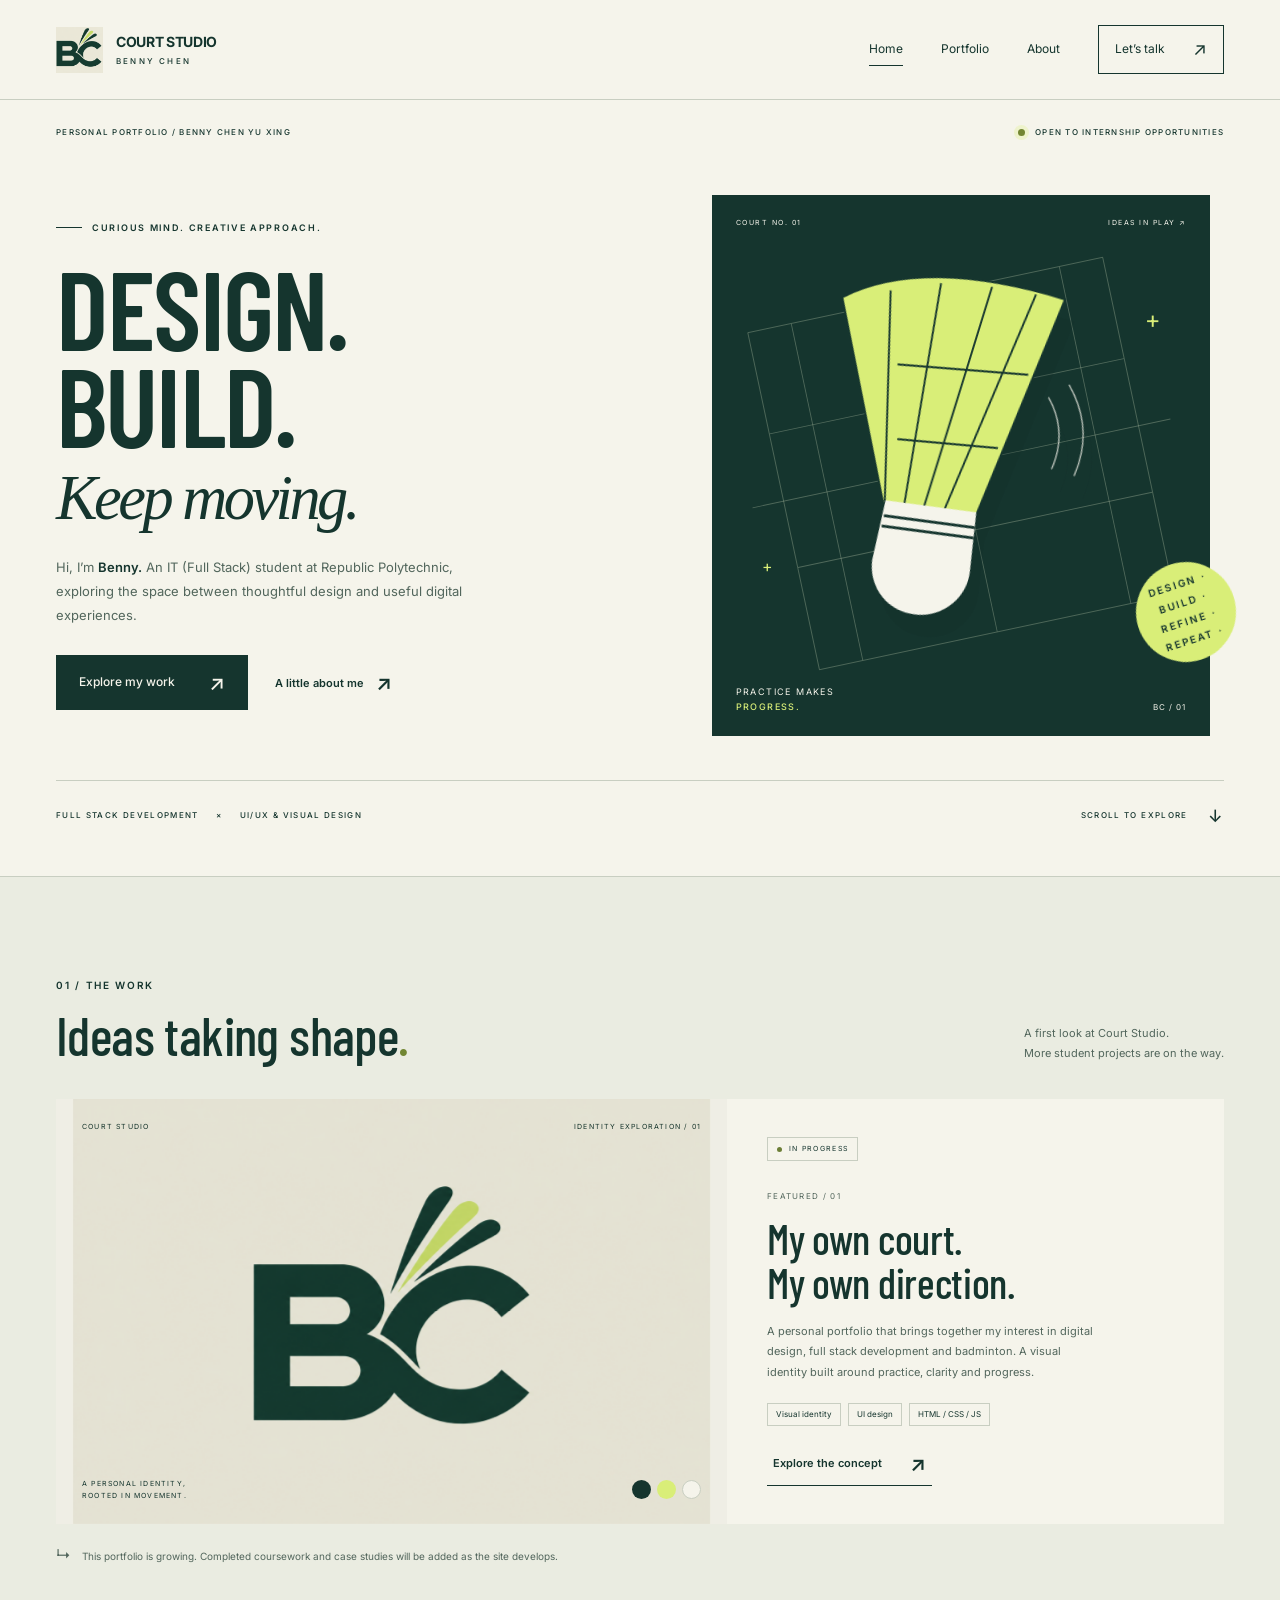
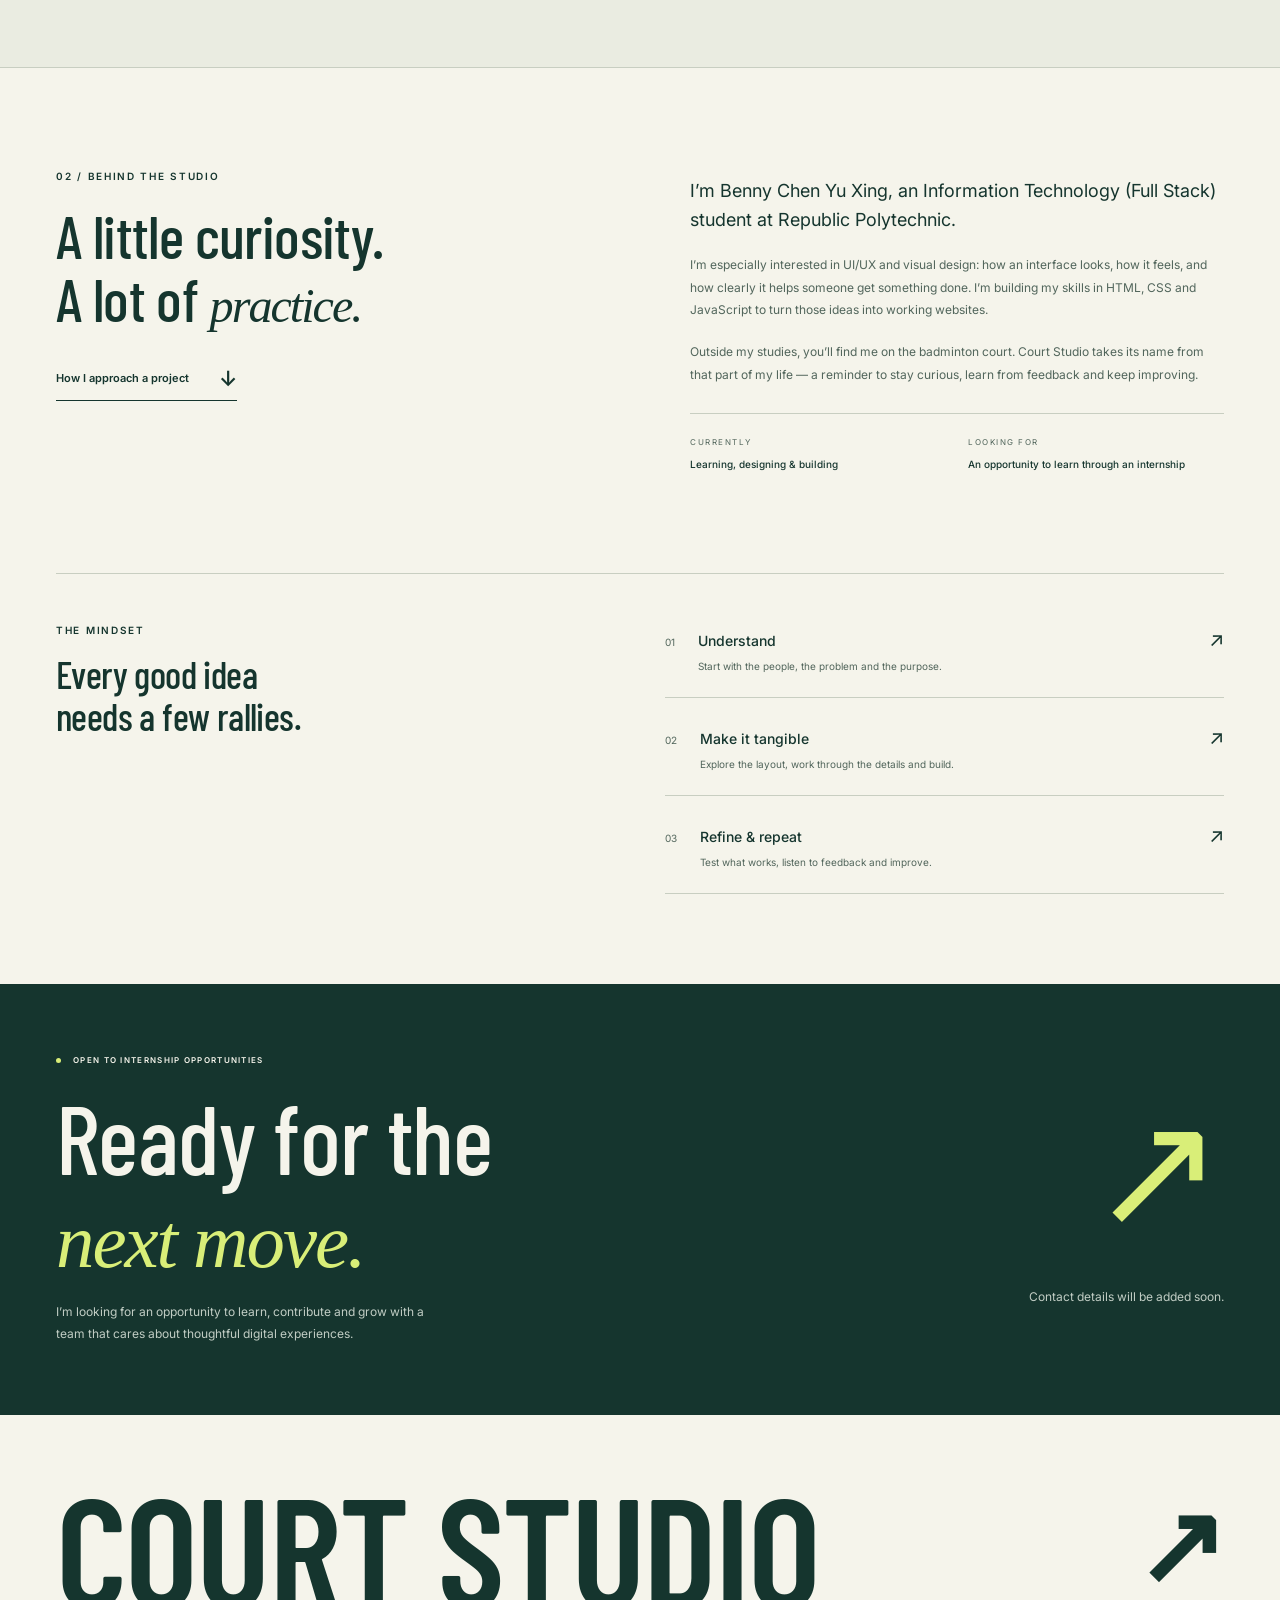
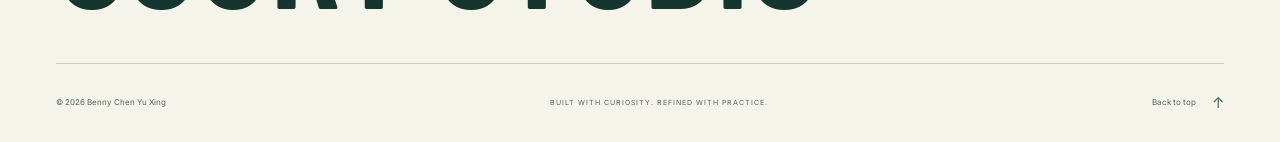
==== index.html @ bcc705fa "Add files via upload" ====
<!DOCTYPE html>
<html lang="en">
<head>
  <meta charset="UTF-8">
  <meta name="viewport" content="width=device-width, initial-scale=1">
  <meta name="theme-color" content="#15352e">
  <meta name="description" content="Meet Benny Chen Yu Xing, an Information Technology (Full Stack) student at Republic Polytechnic with an interest in UI/UX and visual design. Welcome to Court Studio.">
  <title>Benny Chen | Court Studio</title>
  <link rel="icon" href="favicon.svg" type="image/svg+xml">
  <link rel="preconnect" href="https://fonts.googleapis.com">
  <link rel="preconnect" href="https://fonts.gstatic.com" crossorigin>
  <link href="https://fonts.googleapis.com/css2?family=Barlow+Condensed:wght@500;600;700&family=Inter:wght@400;500;600;700&display=swap" rel="stylesheet">
  <link rel="stylesheet" href="styles.css">
  <script src="main.js" defer></script>
</head>
<body>
  <a class="skip-link" href="#main">Skip to content</a>

  <header class="site-header">
    <div class="container header-inner">
      <a class="brand" href="#home" aria-label="Court Studio, home">
        <span class="logo-crop"><img src="benny-chen-logo.png" alt="" width="1536" height="1024"></span>
        <span class="brand-name">COURT STUDIO<span>BENNY CHEN</span></span>
      </a>
      <button class="menu-toggle" type="button" aria-expanded="false" aria-controls="primary-nav">
        <span class="menu-label">Menu</span><span class="menu-icon" aria-hidden="true"></span>
      </button>
      <nav class="primary-nav" id="primary-nav" aria-label="Main navigation">
        <a href="#home" aria-current="location">Home</a>
        <a href="#work">Portfolio</a>
        <a href="#about">About</a>
        <a class="nav-contact" href="#contact">Let’s talk <span aria-hidden="true">↗</span></a>
      </nav>
    </div>
  </header>

  <main id="main">
    <section class="hero container" id="home" aria-labelledby="hero-title">
      <div class="hero-topline"><p>PERSONAL PORTFOLIO / BENNY CHEN YU XING</p><p><span class="status-dot" aria-hidden="true"></span> OPEN TO INTERNSHIP OPPORTUNITIES</p></div>
      <div class="hero-grid">
        <div class="hero-copy">
          <p class="eyebrow"><span class="small-rule"></span> CURIOUS MIND. CREATIVE APPROACH.</p>
          <h1 id="hero-title">DESIGN.<br>BUILD.<br><span>Keep moving.</span></h1>
          <p class="hero-description">Hi, I’m <strong>Benny.</strong> An IT (Full Stack) student at Republic Polytechnic, exploring the space between thoughtful design and useful digital experiences.</p>
          <div class="hero-actions">
            <a class="button button-dark" href="#work">Explore my work <span aria-hidden="true">↗</span></a>
            <a class="text-link" href="#about">A little about me <span aria-hidden="true">↗</span></a>
          </div>
        </div>

        <div class="hero-art" role="img" aria-label="An abstract shuttlecock above a badminton court, representing ideas and continuous practice">
          <div class="art-label"><span>COURT NO. 01</span><span>IDEAS IN PLAY ↗</span></div>
          <div class="court-lines" aria-hidden="true"><span class="court-center"></span><span class="court-service top"></span><span class="court-service bottom"></span><span class="court-net"></span></div>
          <svg class="shuttle" viewBox="0 0 360 420" fill="none" aria-hidden="true">
            <path d="M143 292 34 89Q104 22 261 22L236 286Z" fill="#D9EE78"/>
            <path d="M143 292 34 89Q104 22 261 22L236 286Z" stroke="#15352E" stroke-width="2"/>
            <path d="m143 292-62-225m82 226L130 44m52 246 1-258m19 257 28-263m-96 190 105-22m-128-54 136-30" stroke="#15352E" stroke-width="2"/>
            <path d="m141 282 96-16 12 63c5 29-16 56-44 60-28 5-54-14-59-42Z" fill="#F5F4EB"/>
            <path d="m144 298 96-16m-95 27 97-16" stroke="#15352E" stroke-width="3"/>
            <path d="M275 127q30 29 25 71M292 108q39 37 33 90" stroke="#F5F4EB" stroke-width="1.5" stroke-linecap="round" opacity=".7"/>
          </svg>
          <span class="art-cross cross-one" aria-hidden="true">+</span><span class="art-cross cross-two" aria-hidden="true">+</span>
          <div class="art-caption"><span>PRACTICE MAKES<br><strong>PROGRESS.</strong></span><span class="art-index">BC / 01</span></div>
          <span class="orbit-label" aria-hidden="true">DESIGN · BUILD · REFINE · REPEAT ·</span>
        </div>
      </div>
      <div class="hero-bottom"><p>FULL STACK DEVELOPMENT <span>×</span> UI/UX & VISUAL DESIGN</p><a href="#work">SCROLL TO EXPLORE <span aria-hidden="true">↓</span></a></div>
    </section>

    <section class="work-section section-pad" id="work" aria-labelledby="work-title">
      <div class="container">
        <div class="section-heading"><div><p class="eyebrow">01 / THE WORK</p><h2 id="work-title">Ideas taking shape<span class="accent-period">.</span></h2></div><p class="section-intro">A first look at Court Studio.<br>More student projects are on the way.</p></div>
        <article class="featured-project">
          <div class="project-visual">
            <div class="project-visual-top"><span>COURT STUDIO</span><span>IDENTITY EXPLORATION / 01</span></div>
            <img class="project-logo" src="benny-chen-logo.png" alt="Court Studio identity: a BC monogram with three shuttlecock-inspired feather strokes" width="1536" height="1024" loading="lazy">
            <div class="project-visual-bottom"><span>A PERSONAL IDENTITY,<br>ROOTED IN MOVEMENT.</span><span class="colour-swatches" aria-label="Forest green, lime and ivory palette"><i></i><i></i><i></i></span></div>
          </div>
          <div class="project-copy"><span class="project-status"><span aria-hidden="true"></span> IN PROGRESS</span><p class="project-number">FEATURED / 01</p><h3>My own court.<br>My own direction.</h3><p>A personal portfolio that brings together my interest in digital design, full stack development and badminton. A visual identity built around practice, clarity and progress.</p><ul class="tags" aria-label="Project areas"><li>Visual identity</li><li>UI design</li><li>HTML / CSS / JS</li></ul><button class="text-link project-button" type="button" data-open-project>Explore the concept <span aria-hidden="true">↗</span></button></div>
        </article>
        <p class="work-note"><span aria-hidden="true">↳</span> This portfolio is growing. Completed coursework and case studies will be added as the site develops.</p>
      </div>
    </section>

    <section class="about-section section-pad container" id="about" aria-labelledby="about-title">
      <div class="about-heading"><p class="eyebrow">02 / BEHIND THE STUDIO</p><h2 id="about-title">A little curiosity.<br>A lot of <em>practice.</em></h2><a class="text-link" href="#approach">How I approach a project <span aria-hidden="true">↓</span></a></div>
      <div class="about-copy"><p class="lead">I’m Benny Chen Yu Xing, an Information Technology (Full Stack) student at Republic Polytechnic.</p><p>I’m especially interested in UI/UX and visual design: how an interface looks, how it feels, and how clearly it helps someone get something done. I’m building my skills in HTML, CSS and JavaScript to turn those ideas into working websites.</p><p>Outside my studies, you’ll find me on the badminton court. Court Studio takes its name from that part of my life — a reminder to stay curious, learn from feedback and keep improving.</p><div class="about-details"><div><span>CURRENTLY</span><strong>Learning, designing & building</strong></div><div><span>LOOKING FOR</span><strong>An opportunity to learn through an internship</strong></div></div></div>
    </section>

    <section class="approach-section container" id="approach" aria-labelledby="approach-title">
      <div class="approach-heading"><p class="eyebrow">THE MINDSET</p><h2 id="approach-title">Every good idea<br>needs a few rallies.</h2></div>
      <ol class="approach-steps"><li><span class="step-number">01</span><div><h3>Understand</h3><p>Start with the people, the problem and the purpose.</p></div><span aria-hidden="true">↗</span></li><li><span class="step-number">02</span><div><h3>Make it tangible</h3><p>Explore the layout, work through the details and build.</p></div><span aria-hidden="true">↗</span></li><li><span class="step-number">03</span><div><h3>Refine & repeat</h3><p>Test what works, listen to feedback and improve.</p></div><span aria-hidden="true">↗</span></li></ol>
    </section>

    <section class="contact-section" id="contact" aria-labelledby="contact-title"><div class="container contact-inner"><div><p class="eyebrow"><span class="status-dot" aria-hidden="true"></span> OPEN TO INTERNSHIP OPPORTUNITIES</p><h2 id="contact-title">Ready for the<br><em>next move.</em></h2><p>I’m looking for an opportunity to learn, contribute and grow with a team that cares about thoughtful digital experiences.</p></div><div class="contact-action"><span class="contact-arrow" aria-hidden="true">↗</span><p class="contact-pending">Contact details will be added soon.</p></div></div></section>
  </main>

  <footer class="site-footer container"><a class="footer-wordmark" href="#home" aria-label="Court Studio, back to top">COURT STUDIO<span aria-hidden="true">↗</span></a><div class="footer-bottom"><p>© <span data-year>2026</span> Benny Chen Yu Xing</p><p>BUILT WITH CURIOSITY. REFINED WITH PRACTICE.</p><a href="#home">Back to top <span aria-hidden="true">↑</span></a></div></footer>

  <dialog class="project-dialog" aria-labelledby="dialog-title"><div class="dialog-content"><button class="dialog-close" type="button" data-close-project aria-label="Close project concept">Close <span aria-hidden="true">×</span></button><p class="eyebrow">COURT STUDIO / CONCEPT IN PROGRESS</p><h2 id="dialog-title">A personal identity.<br>A clear purpose.</h2><p class="lead">An internship portfolio that connects my technical studies with my interest in UI/UX and visual design.</p><div class="concept-details"><div><h3>The idea</h3><p>“Court” comes from my interest in badminton. “Studio” represents a space to explore ideas, make things and keep improving.</p></div><div><h3>The visual direction</h3><p>Forest green, ivory and a lime accent. Court lines create structure, while a BC monogram gives the portfolio a personal signature.</p></div><div><h3>The build</h3><p>This first home page is built with HTML, CSS and JavaScript. Project case studies and the remaining portfolio pages are the next stage.</p></div></div><p class="dialog-note">Current stage: home page and visual identity. Coursework examples will be added separately.</p></div></dialog>
</body>
</html>
---- styles.css ----
/* Court Studio: shared colours and type. Change these first to adjust the look. */
:root {
  --ivory: #f5f4eb;
  --pine: #15352e;
  --lime: #d9ee78;
  --muted: #52665c;
  --line: #c8cec1;
  --pale: #e4e8d7;
  --body-font: 'Inter', Arial, sans-serif;
  --heading-font: 'Barlow Condensed', 'Arial Narrow', Impact, sans-serif;
}

* { box-sizing: border-box; }
html { scroll-behavior: smooth; scroll-padding-top: 100px; }
body { margin: 0; color: var(--pine); background: var(--ivory); font-family: var(--body-font); font-size: 15px; line-height: 1.7; -webkit-font-smoothing: antialiased; }
::selection { background: var(--lime); color: var(--pine); }
button, a { -webkit-tap-highlight-color: transparent; }
button { font: inherit; color: inherit; cursor: pointer; }
a { color: inherit; text-decoration: none; }
button, a { touch-action: manipulation; }
button:focus-visible, a:focus-visible { outline: 3px solid #6f8326; outline-offset: 6px; }
img, svg { display: block; max-width: 100%; }
p, h1, h2, h3 { margin: 0; }
button { border-radius: 0; }
[hidden] { display: none !important; }
.container { width: min(1280px, calc(100% - 112px)); margin-inline: auto; }
.section-pad { padding-block: 100px; }
.skip-link { position: fixed; z-index: 20; top: 10px; left: 10px; width: 1px; height: 1px; overflow: hidden; clip-path: inset(50%); white-space: nowrap; background: var(--pine); color: var(--ivory); }
.skip-link:focus { width: auto; height: auto; padding: 10px 18px; clip-path: none; }
.eyebrow { font-size: 10px; font-weight: 600; letter-spacing: 1.7px; line-height: 1.6; }
.status-dot { width: 7px; height: 7px; display: inline-block; flex-shrink: 0; border-radius: 50%; background: #738632; box-shadow: 0 0 0 4px #d9ee7845; }
.text-link { display: inline-flex; align-items: center; gap: 26px; min-height: 44px; padding-block: 8px; border: 0; border-bottom: 1px solid var(--pine); background: transparent; font-size: 12px; font-weight: 600; line-height: 1.5; }
.text-link span, .button span { font-size: 21px; line-height: 1; transition: transform .2s; }
.text-link:hover span, .button:hover span { transform: translate(3px, -3px); }
.button { min-height: 52px; display: inline-flex; align-items: center; justify-content: space-between; gap: 34px; padding: 16px 22px; font-size: 12px; font-weight: 500; line-height: 1.4; transition: background .2s, color .2s; }
.button-dark { color: var(--ivory); background: var(--pine); border: 1px solid var(--pine); }
.button-dark:hover { color: var(--pine); background: var(--lime); }

/* Header: the original logo is framed with CSS to remove the excess canvas. */
.site-header { background: var(--ivory); border-bottom: 1px solid var(--line); position: relative; z-index: 10; }
.header-inner { min-height: 99px; display: flex; justify-content: space-between; align-items: center; gap: 24px; }
.brand { display: inline-flex; align-items: center; gap: 13px; }
.logo-crop { display: block; position: relative; width: 47px; height: 46px; overflow: hidden; mix-blend-mode: multiply; }
.logo-crop img { width: 104px; max-width: none; height: auto; position: absolute; left: -29px; top: -13px; }
.brand-name { display: block; font-size: 14px; font-weight: 700; line-height: 1.3; letter-spacing: -.35px; }
.brand-name > span { display: block; font-size: 8px; font-weight: 500; letter-spacing: 2.2px; margin-top: 5px; }
.primary-nav { display: flex; align-items: center; gap: 38px; font-size: 12px; }
.primary-nav a { min-height: 44px; display: inline-flex; align-items: center; position: relative; }
.primary-nav a:not(.nav-contact)::after { content: ''; position: absolute; left: 0; bottom: 6px; width: 100%; height: 1px; background: var(--pine); transform: scaleX(0); transform-origin: left; transition: transform .2s; }
.primary-nav a:hover::after, .primary-nav a[aria-current]::after { transform: scaleX(1); }
.primary-nav .nav-contact { gap: 28px; border: 1px solid var(--pine); padding: 8px 16px; }
.nav-contact:hover { background: var(--lime); }
.nav-contact span { font-size: 18px; }
.menu-toggle { display: none; }

/* Home: editorial type paired with a court illustration drawn in SVG/CSS. */
.hero { padding-top: 26px; }
.hero-topline { display: flex; justify-content: space-between; gap: 20px; font-size: 8px; font-weight: 500; letter-spacing: 1.25px; }
.hero-topline p:last-child { display: flex; align-items: center; gap: 10px; }
.hero-grid { display: grid; grid-template-columns: 1.13fr 1fr; gap: clamp(35px, 6vw, 88px); padding-block: 55px 44px; align-items: center; }
.hero-copy .eyebrow { display: flex; align-items: center; gap: 10px; font-size: 9px; }
.small-rule { width: 26px; height: 1px; background: var(--pine); }
h1 { font-family: var(--heading-font); font-size: clamp(80px, 8.7vw, 126px); font-weight: 600; line-height: .87; letter-spacing: -1.8px; margin: 24px 0 25px; }
h1 > span { display: block; margin-top: 12px; font-family: Georgia, 'Times New Roman', serif; font-size: .56em; font-style: italic; font-weight: 400; line-height: 1.05; letter-spacing: -3.5px; white-space: nowrap; }
.hero-description { max-width: 410px; color: var(--muted); font-size: 13px; line-height: 1.85; }
.hero-description strong { color: var(--pine); font-weight: 600; }
.hero-actions { display: flex; align-items: center; gap: 27px; margin-top: 28px; }
.hero-actions .text-link { font-size: 11px; border: 0; gap: 12px; }
.hero-art { aspect-ratio: .92; background: var(--pine); color: var(--ivory); position: relative; isolation: isolate; min-width: 0; margin-right: 14px; }
.art-label { position: absolute; inset: 22px 24px auto; display: flex; justify-content: space-between; gap: 10px; font-size: 7px; letter-spacing: 1.5px; }
.court-lines { position: absolute; inset: 70px 40px 75px; border: 1px solid #b7c6a85c; transform: rotate(-12deg) scale(.87); }
.court-lines::before, .court-lines::after { content: ''; position: absolute; top: 0; bottom: 0; border-left: 1px solid #b7c6a85c; }
.court-lines::before { left: 12%; }.court-lines::after { right: 12%; }
.court-center { position: absolute; left: 50%; top: 0; bottom: 0; border-left: 1px solid #b7c6a85c; }
.court-service { position: absolute; left: 0; right: 0; border-top: 1px solid #b7c6a85c; }.court-service.top { top: 30%; }.court-service.bottom { bottom: 30%; }
.court-net { position: absolute; left: -9%; right: -9%; top: 50%; border-top: 1px solid #b7c6a85c; }
.shuttle { width: 68%; height: 81%; position: absolute; top: 6%; left: 12%; transform: rotate(17deg); filter: drop-shadow(15px 19px 0 #0d292338); animation: shuttle-entry .9s ease both; }
.art-cross { position: absolute; font-size: 24px; font-weight: 400; line-height: 1; color: var(--lime); }.cross-one { top: 21%; right: 10%; }.cross-two { bottom: 30%; left: 10%; font-size: 16px; }
.art-caption { position: absolute; inset: auto 24px 22px; display: flex; align-items: end; justify-content: space-between; font-size: 9px; line-height: 1.6; letter-spacing: 1.4px; }.art-caption strong { font-weight: 500; color: var(--lime); }.art-index { font-size: 8px; letter-spacing: 1px; }
.orbit-label { position: absolute; bottom: 74px; right: -26px; width: 100px; height: 100px; padding: 22px 16px; display: flex; align-items: center; text-align: center; border-radius: 50%; background: var(--lime); color: var(--pine); font-size: 10px; font-weight: 600; line-height: 1.9; letter-spacing: 2px; transform: rotate(-18deg); }
.hero-bottom { display: flex; justify-content: space-between; align-items: center; gap: 24px; border-top: 1px solid var(--line); padding-block: 20px; font-size: 8px; font-weight: 500; letter-spacing: 1.35px; }.hero-bottom p span { padding-inline: 14px; }.hero-bottom a { display: inline-flex; align-items: center; gap: 20px; min-height: 30px; }.hero-bottom a span { font-size: 17px; }
@keyframes shuttle-entry { from { opacity: 0; transform: translate(15px, 20px) rotate(23deg); } to { opacity: 1; transform: translate(0, 0) rotate(17deg); } }

/* Current work: a real concept in progress rather than invented case studies. */
.work-section { margin-top: 25px; background: #eaece1; border-block: 1px solid var(--line); }
.section-heading { display: flex; justify-content: space-between; align-items: end; gap: 30px; margin-bottom: 35px; }
h2 { font-family: var(--heading-font); font-size: clamp(40px, 4.2vw, 60px); font-weight: 500; line-height: 1.05; letter-spacing: -.6px; }.section-heading h2 { margin-top: 14px; }.accent-period { color: #718632; }
.section-intro { max-width: 300px; color: var(--muted); font-size: 11px; line-height: 1.8; }
.featured-project { display: grid; grid-template-columns: 1.35fr 1fr; background: var(--ivory); }
.project-visual { position: relative; min-height: 392px; background: #efeee5; overflow: hidden; display: flex; align-items: center; justify-content: center; }
.project-logo { width: 95%; height: auto; mix-blend-mode: multiply; }
.project-visual-top, .project-visual-bottom { position: absolute; left: 26px; right: 26px; display: flex; justify-content: space-between; align-items: center; gap: 20px; font-size: 7px; letter-spacing: 1.2px; line-height: 1.7; }.project-visual-top { top: 22px; }.project-visual-bottom { bottom: 22px; }
.colour-swatches { display: flex; gap: 6px; }.colour-swatches i { width: 19px; height: 19px; border-radius: 50%; background: var(--pine); }.colour-swatches i:nth-child(2) { background: var(--lime); }.colour-swatches i:nth-child(3) { background: var(--ivory); border: 1px solid var(--line); }
.project-copy { padding: 35px 40px; position: relative; }.project-status { display: inline-flex; align-items: center; gap: 7px; font-size: 7px; letter-spacing: 1.3px; border: 1px solid var(--line); padding: 5px 9px; }.project-status > span { width: 5px; height: 5px; background: #6c7e36; border-radius: 50%; }.project-number { margin-top: 29px; font-size: 8px; letter-spacing: 1.3px; color: var(--muted); }.project-copy h3 { font-family: var(--heading-font); font-weight: 500; font-size: 42px; line-height: 1.05; margin: 12px 0 17px; letter-spacing: -.3px; }.project-copy > p:not(.project-number) { color: var(--muted); font-size: 11px; line-height: 1.85; max-width: 330px; }
.tags { display: flex; flex-wrap: wrap; list-style: none; gap: 7px; padding: 0; margin: 21px 0 16px; }.tags li { padding: 4px 8px; border: 1px solid var(--line); font-size: 8px; line-height: 1.6; }.project-button { font-size: 11px; gap: 28px; }.work-note { font-size: 10px; color: var(--muted); margin-top: 18px; }.work-note > span { padding-right: 8px; font-size: 15px; }

/* Personal background and working approach. */
.about-section { display: grid; grid-template-columns: 1fr 1fr; gap: 100px; }
.about-heading h2 { margin-block: 20px 25px; font-size: clamp(42px, 4.7vw, 67px); }.about-heading em, .contact-inner em { font-family: Georgia, 'Times New Roman', serif; font-weight: 400; letter-spacing: -2px; font-size: .8em; }.about-heading .text-link { font-size: 11px; gap: 30px; }
.about-copy { padding-top: 9px; }.about-copy > p { font-size: 12px; color: var(--muted); margin-top: 19px; line-height: 1.9; }.about-copy > .lead, .lead { color: var(--pine); font-size: 18px; line-height: 1.6; margin-top: 0; }.about-details { margin-top: 26px; padding-top: 22px; border-top: 1px solid var(--line); display: grid; grid-template-columns: 1fr 1fr; gap: 22px; }.about-details span { display: block; font-size: 8px; letter-spacing: 1.5px; margin-bottom: 6px; color: var(--muted); }.about-details strong { display: block; font-size: 10px; font-weight: 500; line-height: 1.8; }
.approach-section { border-top: 1px solid var(--line); padding-block: 48px 90px; display: grid; grid-template-columns: 1fr 1.1fr; gap: 100px; }.approach-heading h2 { margin-top: 16px; font-size: 38px; line-height: 1.1; }.approach-steps { list-style: none; padding: 0; margin: 0; }.approach-steps li { display: flex; gap: 23px; align-items: baseline; padding: 22px 0; border-bottom: 1px solid var(--line); }.approach-steps li:first-child { padding-top: 0; }.step-number { font-size: 10px; color: var(--muted); }.approach-steps li > span:last-child { margin-left: auto; font-size: 20px; }.approach-steps h3 { font-size: 14px; font-weight: 500; }.approach-steps p { font-size: 10px; color: var(--muted); margin-top: 5px; }

/* Contact is ready for a real email; no fictional details or inactive button. */
.contact-section { background: var(--pine); color: var(--ivory); }.contact-inner { display: grid; grid-template-columns: 1fr .65fr; align-items: center; gap: 70px; padding-block: 70px; }.contact-inner .eyebrow { display: flex; align-items: center; gap: 12px; font-size: 8px; letter-spacing: 1.3px; }.contact-inner .status-dot { background: var(--lime); box-shadow: none; width: 5px; height: 5px; }.contact-inner h2 { margin: 25px 0 22px; font-size: clamp(65px, 7.5vw, 104px); font-weight: 500; line-height: .95; }.contact-inner em { color: var(--lime); font-size: .8em; }.contact-inner > div > p:last-child { max-width: 390px; color: #c1cdc4; font-size: 12px; line-height: 1.85; }.contact-action { justify-self: end; text-align: right; }.contact-arrow { display: block; font-family: Arial, sans-serif; font-size: 160px; font-weight: 400; line-height: 1; color: var(--lime); }.contact-pending { margin-top: 35px; color: #c1cdc4; font-size: 11px; }.button-lime { background: var(--lime); color: var(--pine); margin-top: 25px; }.button-lime:hover { background: var(--ivory); }.social-links { display: flex; justify-content: end; gap: 24px; margin-top: 18px; }.social-links a { font-size: 12px; border-bottom: 1px solid #7e9b8b; padding-block: 6px; }

/* Footer and project detail dialog. */
.site-footer { padding-top: 42px; }.footer-wordmark { display: flex; justify-content: space-between; align-items: center; gap: 20px; font-family: var(--heading-font); font-weight: 600; font-size: clamp(70px, 12.2vw, 173px); letter-spacing: -2px; line-height: 1.15; }.footer-wordmark span { font-family: Arial, sans-serif; font-size: .7em; }.footer-bottom { display: flex; align-items: center; justify-content: space-between; gap: 20px; border-top: 1px solid var(--line); margin-top: 26px; padding-block: 24px; font-size: 8px; color: var(--muted); }.footer-bottom p:nth-child(2) { letter-spacing: 1px; font-size: 7px; }.footer-bottom a { display: flex; align-items: center; gap: 16px; min-height: 30px; }.footer-bottom a span { font-size: 15px; }
.dialog-open { overflow: hidden; }.project-dialog { width: min(760px, calc(100% - 36px)); max-height: 85dvh; border: 1px solid var(--line); padding: 0; background: var(--ivory); color: var(--pine); }.project-dialog::backdrop { background: #0b241dcc; backdrop-filter: blur(4px); }.dialog-content { padding: 50px; }.dialog-close { display: flex; align-items: center; gap: 22px; margin: -20px -20px 32px auto; padding: 6px 12px; border: 1px solid var(--line); background: transparent; font-size: 11px; min-height: 44px; }.dialog-close span { font-size: 24px; }.dialog-content h2 { font-size: 52px; margin-block: 15px 22px; }.dialog-content .lead { font-size: 16px; }.concept-details { display: grid; gap: 22px; margin-top: 28px; }.concept-details h3 { font-size: 13px; margin-bottom: 6px; }.concept-details p { font-size: 12px; color: var(--muted); }.dialog-note { padding-top: 20px; margin-top: 28px; border-top: 1px solid var(--line); color: var(--muted); font-size: 10px; }

/* Tablet sizes. */
@media (min-width: 1600px) { .hero-grid { gap: 115px; } }
@media (max-width: 1100px) {
  .container { width: calc(100% - 72px); }.primary-nav { gap: 28px; }.hero-grid { gap: 35px; padding-top: 45px; }h1 { font-size: 100px; }.hero-actions { gap: 16px; }.hero-art { margin-right: 10px; }.hero-topline { font-size: 7px; letter-spacing: .9px; }.hero-copy .eyebrow { font-size: 8px; }.hero-description { font-size: 12px; }.hero-actions .button { padding-inline: 17px; gap: 24px; }.hero-actions .text-link { font-size: 10px; }.orbit-label { width: 82px; height: 82px; padding: 14px 12px; font-size: 8px; }.project-copy { padding: 30px; }.project-visual { min-height: 380px; }.about-section, .approach-section { gap: 60px; }.section-pad { padding-block: 75px; }
}
@media (min-width: 761px) and (max-width: 900px) {
  .hero-topline p:first-child { max-width: 200px; }.hero-grid { gap: 25px; }h1 { font-size: 84px; }.hero-copy .eyebrow { letter-spacing: 1px; }.hero-actions { gap: 12px; flex-wrap: wrap; margin-top: 20px; }.hero-art { aspect-ratio: .7; }.art-label { inset-inline: 18px; font-size: 6px; letter-spacing: .7px; }.art-caption { inset-inline: 18px; }.hero-bottom { font-size: 6px; }.project-copy h3 { font-size: 35px; }.project-copy { padding: 26px; }.project-visual { min-height: 410px; }.project-logo { width: 125%; max-width: none; }.project-visual-top span:last-child { display: none; }.about-section, .approach-section { gap: 35px; }.about-details { grid-template-columns: 1fr; gap: 15px; }
}

/* Mobile: navigation stays usable even if JavaScript is unavailable. */
@media (max-width: 760px) {
  html { scroll-padding-top: 28px; }.container { width: calc(100% - 40px); }.section-pad { padding-block: 58px; }.header-inner { min-height: 82px; flex-wrap: wrap; }.brand { gap: 9px; }.brand-name { font-size: 12px; }.brand-name > span { font-size: 7px; }.logo-crop { width: 39px; height: 42px; }.logo-crop img { width: 93px; left: -27px; top: -10px; }.primary-nav { width: 100%; justify-content: space-between; gap: 15px; padding-bottom: 18px; font-size: 11px; }.primary-nav .nav-contact { gap: 12px; padding-inline: 11px; }.js .menu-toggle { display: inline-flex; align-items: center; gap: 13px; min-height: 44px; padding: 5px 0 5px 12px; background: transparent; border: 0; font-size: 11px; }.menu-icon { width: 21px; height: 12px; position: relative; }.menu-icon::before, .menu-icon::after { content: ''; position: absolute; width: 21px; height: 1px; background: var(--pine); left: 0; transition: transform .2s; }.menu-icon::before { top: 2px; }.menu-icon::after { bottom: 2px; }.menu-toggle[aria-expanded="true"] .menu-icon::before { transform: translateY(3.5px) rotate(45deg); }.menu-toggle[aria-expanded="true"] .menu-icon::after { transform: translateY(-3.5px) rotate(-45deg); }.js .primary-nav { display: none; }.js .primary-nav.is-open { display: flex; }
  .hero { padding-top: 22px; }.hero-topline { font-size: 6px; line-height: 1.7; gap: 18px; letter-spacing: .7px; }.hero-topline p { max-width: 46%; }.hero-topline p:last-child { gap: 9px; }.status-dot { width: 5px; height: 5px; }.hero-grid { grid-template-columns: 1fr; gap: 38px; padding-block: 37px 28px; }.hero-copy .eyebrow { font-size: 8px; letter-spacing: 1.4px; }h1 { font-size: clamp(93px, 19vw, 140px); line-height: .85; letter-spacing: -1.5px; margin: 25px 0 25px; }h1 > span { font-size: .53em; letter-spacing: -2.4px; margin-top: 14px; }.hero-description { font-size: 12px; max-width: 410px; }.hero-actions { gap: 22px; margin-top: 24px; }.hero-actions .text-link { font-size: 10px; gap: 9px; }.hero-actions .button { padding: 15px 17px; font-size: 11px; gap: 23px; }.hero-art { aspect-ratio: 1.12; margin-right: 14px; width: calc(100% - 14px); }.shuttle { width: 58%; height: 93%; top: -5%; left: 19%; }.court-lines { inset: 55px 60px; }.art-label { font-size: 6px; }.art-caption { font-size: 8px; inset-inline: 22px; }.art-index { font-size: 7px; }.orbit-label { bottom: 45px; right: -23px; }.hero-bottom { gap: 14px; padding-block: 15px; font-size: 6px; letter-spacing: .7px; align-items: start; }.hero-bottom p { max-width: 200px; }.hero-bottom p span { padding-inline: 5px; }.hero-bottom a { gap: 7px; min-height: 28px; margin-top: -5px; flex-shrink: 0; font-size: 6px; }.hero-bottom a span { font-size: 14px; }
  .work-section { margin-top: 15px; }.section-heading { display: block; margin-bottom: 25px; }.eyebrow { font-size: 8px; letter-spacing: 1.5px; }h2 { font-size: 43px; }.section-heading h2 { margin-top: 12px; }.section-intro { margin-top: 14px; font-size: 11px; }.section-intro br { display: none; }.featured-project { grid-template-columns: 1fr; }.project-visual { min-height: 0; aspect-ratio: 1.17; }.project-logo { width: 100%; }.project-visual-top, .project-visual-bottom { inset-inline: 21px; font-size: 6px; }.project-visual-top { top: 19px; }.project-visual-bottom { bottom: 19px; }.project-copy { padding: 28px; }.project-number { margin-top: 23px; }.project-copy h3 { font-size: 39px; margin-top: 12px; }.project-copy > p:not(.project-number) { max-width: none; font-size: 12px; }.tags li { font-size: 9px; }.project-button { font-size: 11px; }.work-note { font-size: 9px; line-height: 1.8; }
  .about-section { grid-template-columns: 1fr; gap: 30px; }.about-heading h2 { font-size: 53px; margin-block: 16px; }.about-heading .text-link { font-size: 10px; }.about-copy { padding-top: 0; }.about-copy > .lead { font-size: 18px; }.about-copy > p { font-size: 12px; }.about-details { gap: 20px; margin-top: 23px; }.about-details strong { font-size: 10px; }.approach-section { padding-block: 35px 55px; grid-template-columns: 1fr; gap: 30px; }.approach-heading h2 { font-size: 36px; }.approach-steps li { gap: 18px; padding-block: 20px; }.approach-steps h3 { font-size: 14px; }.approach-steps p { font-size: 11px; }.approach-steps li > span:last-child { font-size: 18px; }
  .contact-inner { grid-template-columns: 1fr; padding-block: 50px; gap: 26px; }.contact-inner .eyebrow { font-size: 7px; letter-spacing: 1px; }.contact-inner h2 { font-size: 76px; margin-block: 23px; }.contact-inner > div > p:last-child { font-size: 12px; }.contact-action { justify-self: start; text-align: left; }.contact-arrow { display: none; }.contact-pending { margin-top: 0; font-size: 11px; }.social-links { justify-content: start; }.site-footer { padding-top: 27px; }.footer-wordmark { font-size: clamp(53px, 13.4vw, 95px); letter-spacing: -1px; gap: 12px; }.footer-bottom { flex-wrap: wrap; gap: 12px; margin-top: 22px; padding-block: 18px; font-size: 7px; }.footer-bottom p:nth-child(2) { order: 3; width: 100%; font-size: 6px; letter-spacing: .8px; }.footer-bottom a { margin-left: auto; }
  .dialog-content { padding: 30px 24px; }.dialog-close { margin: -10px -6px 25px auto; }.dialog-content h2 { font-size: 40px; }.dialog-content .lead { font-size: 14px; }.concept-details p { font-size: 11px; }
}
@media (max-width: 360px) {
  .container { width: calc(100% - 32px); }.hero-actions { gap: 15px; }.hero-actions .button { gap: 17px; padding-inline: 13px; }.hero-actions .text-link { font-size: 9px; }.hero-topline { font-size: 5.5px; }.hero-bottom p { max-width: 160px; }h1 { font-size: 88px; }.project-copy { padding: 24px; }.project-visual-top span:last-child { max-width: 100px; text-align: right; }.contact-inner h2 { font-size: 68px; }
}
@media (prefers-reduced-motion: reduce) {
  html { scroll-behavior: auto; }*, *::before, *::after { animation: none !important; transition: none !important; }
}
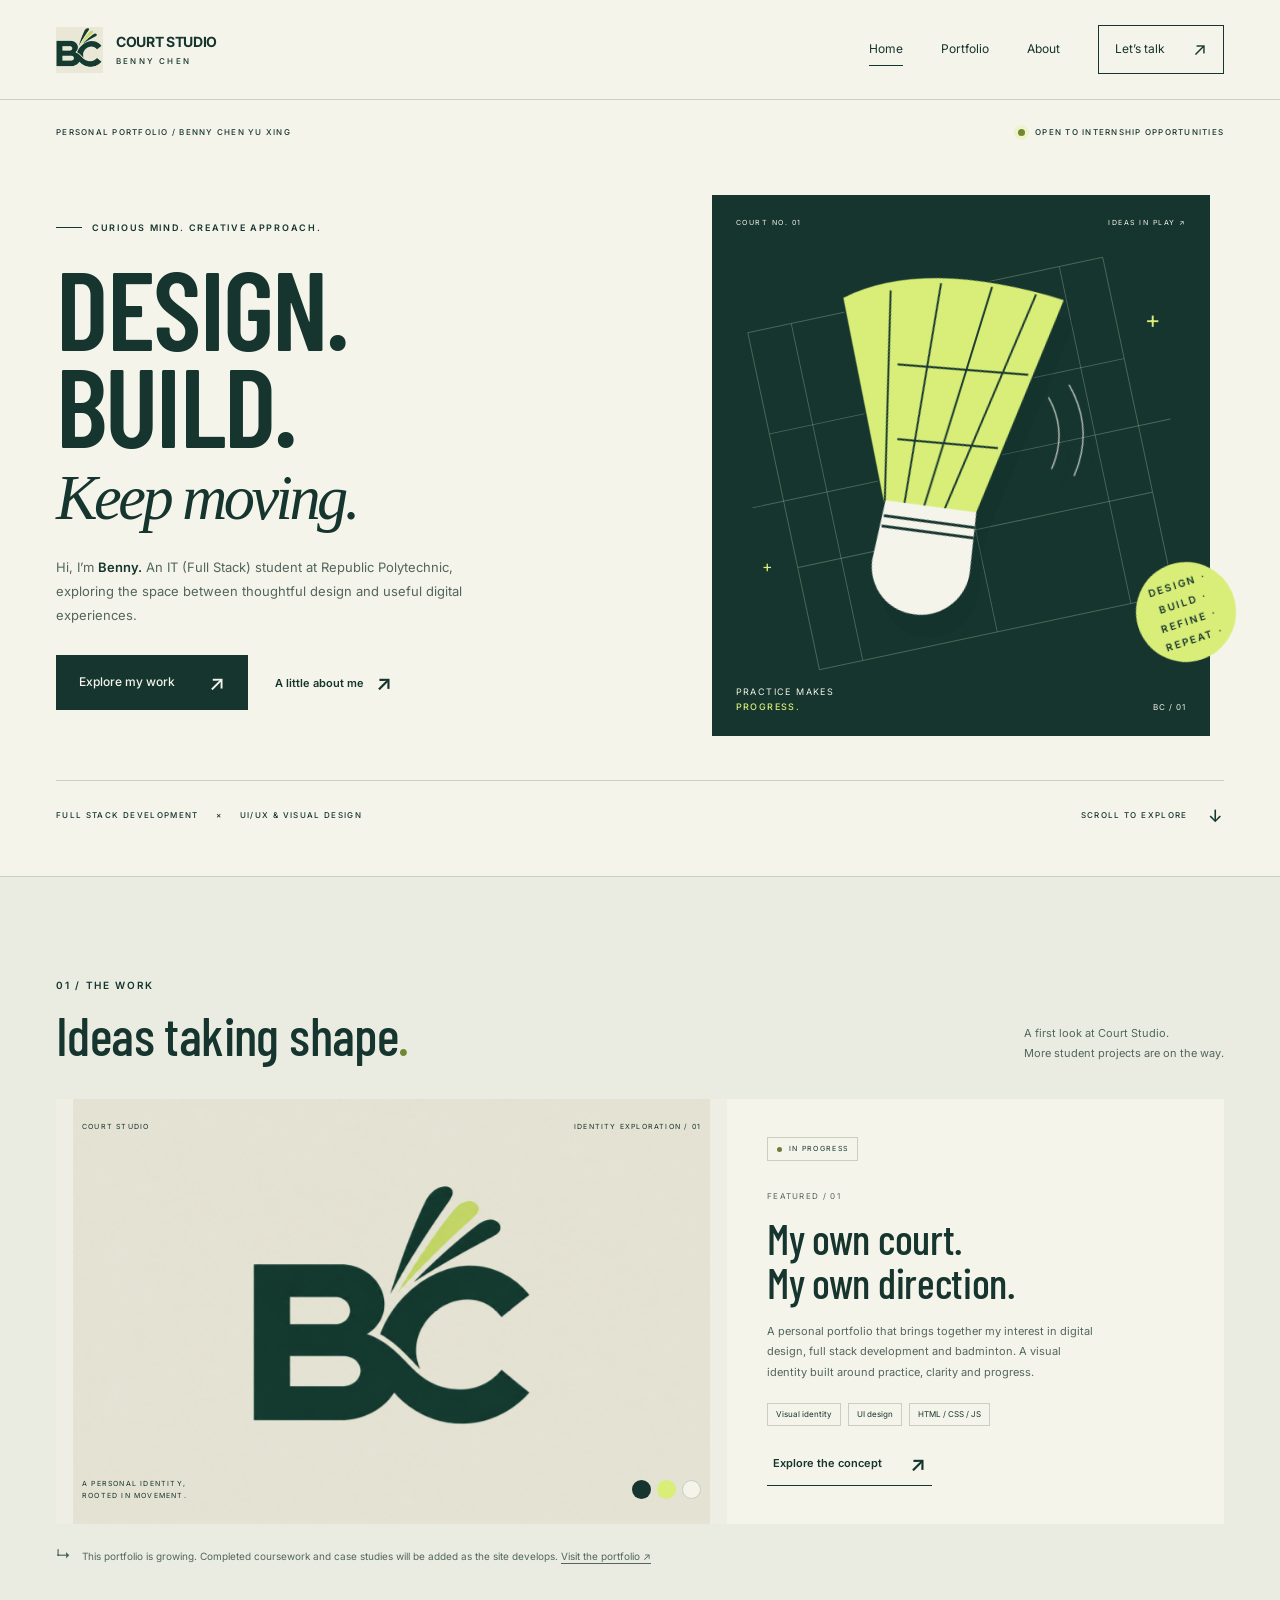
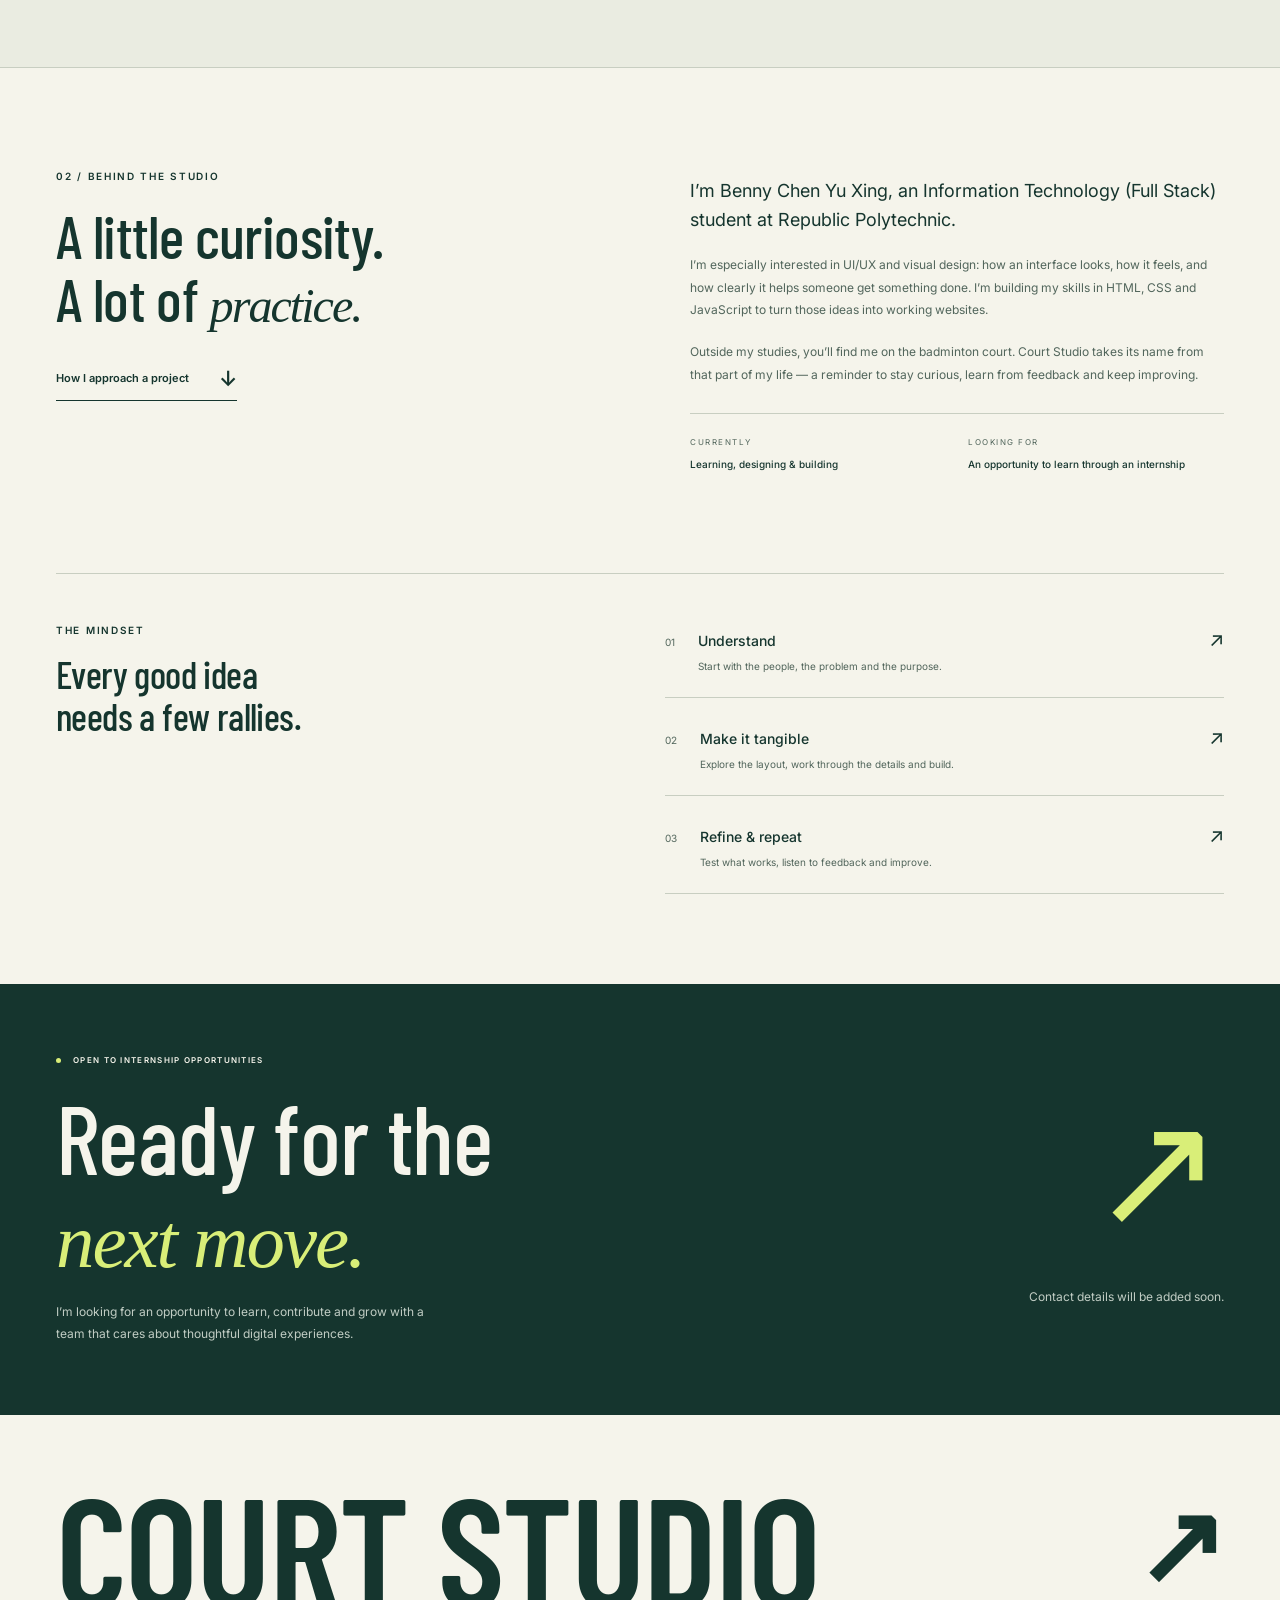
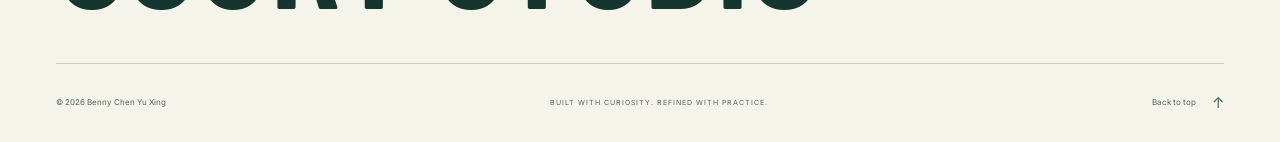
==== commit 2b730bbf: "Add files via upload" ====
--- a/index.html
+++ b/index.html
@@ -11,7 +11,7 @@
   <link rel="preconnect" href="https://fonts.gstatic.com" crossorigin>
   <link href="https://fonts.googleapis.com/css2?family=Barlow+Condensed:wght@500;600;700&family=Inter:wght@400;500;600;700&display=swap" rel="stylesheet">
   <link rel="stylesheet" href="styles.css">
-  <script src="main.js" defer></script>
+  <script src="main.js?v=20261026-portfolio" defer></script>
 </head>
 <body>
   <a class="skip-link" href="#main">Skip to content</a>
@@ -26,8 +26,8 @@
         <span class="menu-label">Menu</span><span class="menu-icon" aria-hidden="true"></span>
       </button>
       <nav class="primary-nav" id="primary-nav" aria-label="Main navigation">
-        <a href="#home" aria-current="location">Home</a>
-        <a href="#work">Portfolio</a>
+        <a href="index.html" aria-current="page">Home</a>
+        <a href="portfolio.html">Portfolio</a>
         <a href="#about">About</a>
         <a class="nav-contact" href="#contact">Let’s talk <span aria-hidden="true">↗</span></a>
       </nav>
@@ -43,7 +43,7 @@
           <h1 id="hero-title">DESIGN.<br>BUILD.<br><span>Keep moving.</span></h1>
           <p class="hero-description">Hi, I’m <strong>Benny.</strong> An IT (Full Stack) student at Republic Polytechnic, exploring the space between thoughtful design and useful digital experiences.</p>
           <div class="hero-actions">
-            <a class="button button-dark" href="#work">Explore my work <span aria-hidden="true">↗</span></a>
+            <a class="button button-dark" href="portfolio.html">Explore my work <span aria-hidden="true">↗</span></a>
             <a class="text-link" href="#about">A little about me <span aria-hidden="true">↗</span></a>
           </div>
         </div>
@@ -78,7 +78,7 @@
           </div>
           <div class="project-copy"><span class="project-status"><span aria-hidden="true"></span> IN PROGRESS</span><p class="project-number">FEATURED / 01</p><h3>My own court.<br>My own direction.</h3><p>A personal portfolio that brings together my interest in digital design, full stack development and badminton. A visual identity built around practice, clarity and progress.</p><ul class="tags" aria-label="Project areas"><li>Visual identity</li><li>UI design</li><li>HTML / CSS / JS</li></ul><button class="text-link project-button" type="button" data-open-project>Explore the concept <span aria-hidden="true">↗</span></button></div>
         </article>
-        <p class="work-note"><span aria-hidden="true">↳</span> This portfolio is growing. Completed coursework and case studies will be added as the site develops.</p>
+        <p class="work-note"><span aria-hidden="true">↳</span> This portfolio is growing. Completed coursework and case studies will be added as the site develops. <a href="portfolio.html" style="text-decoration:underline;text-underline-offset:3px">Visit the portfolio ↗</a></p>
       </div>
     </section>
 
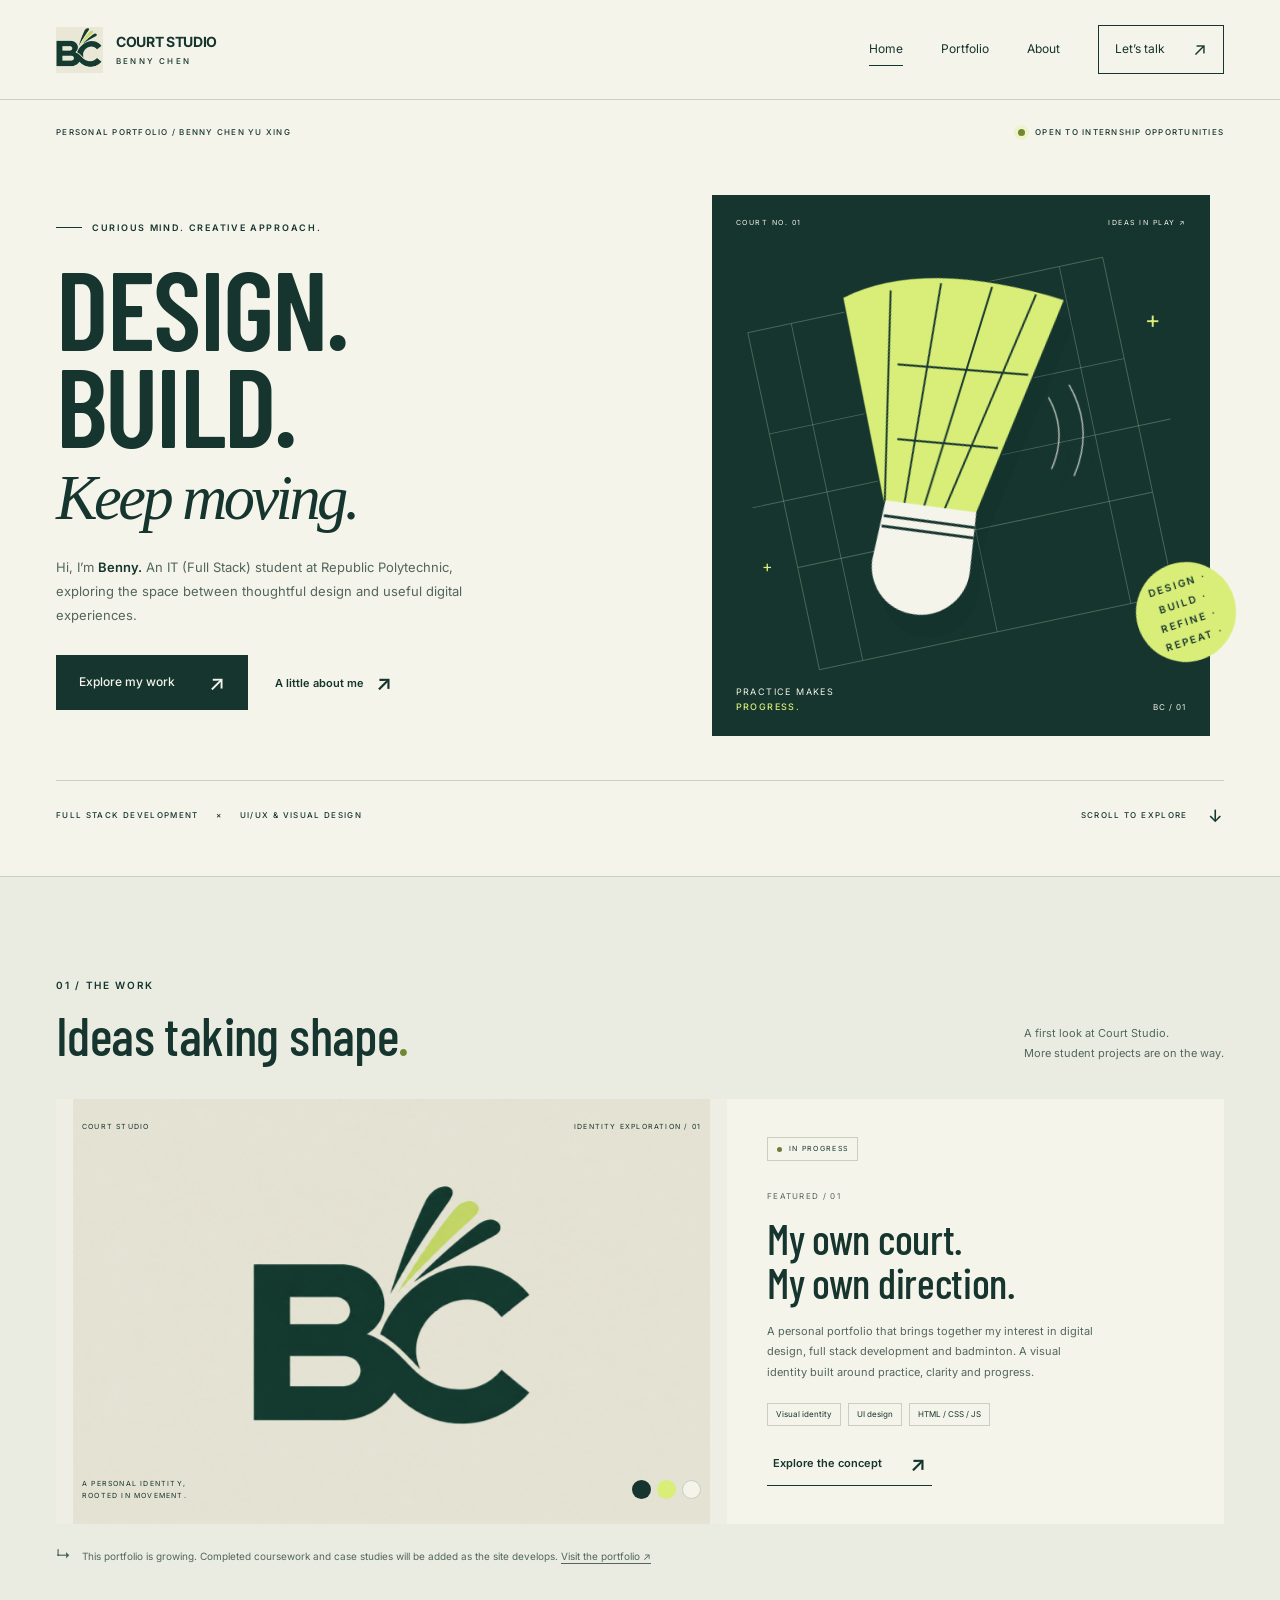
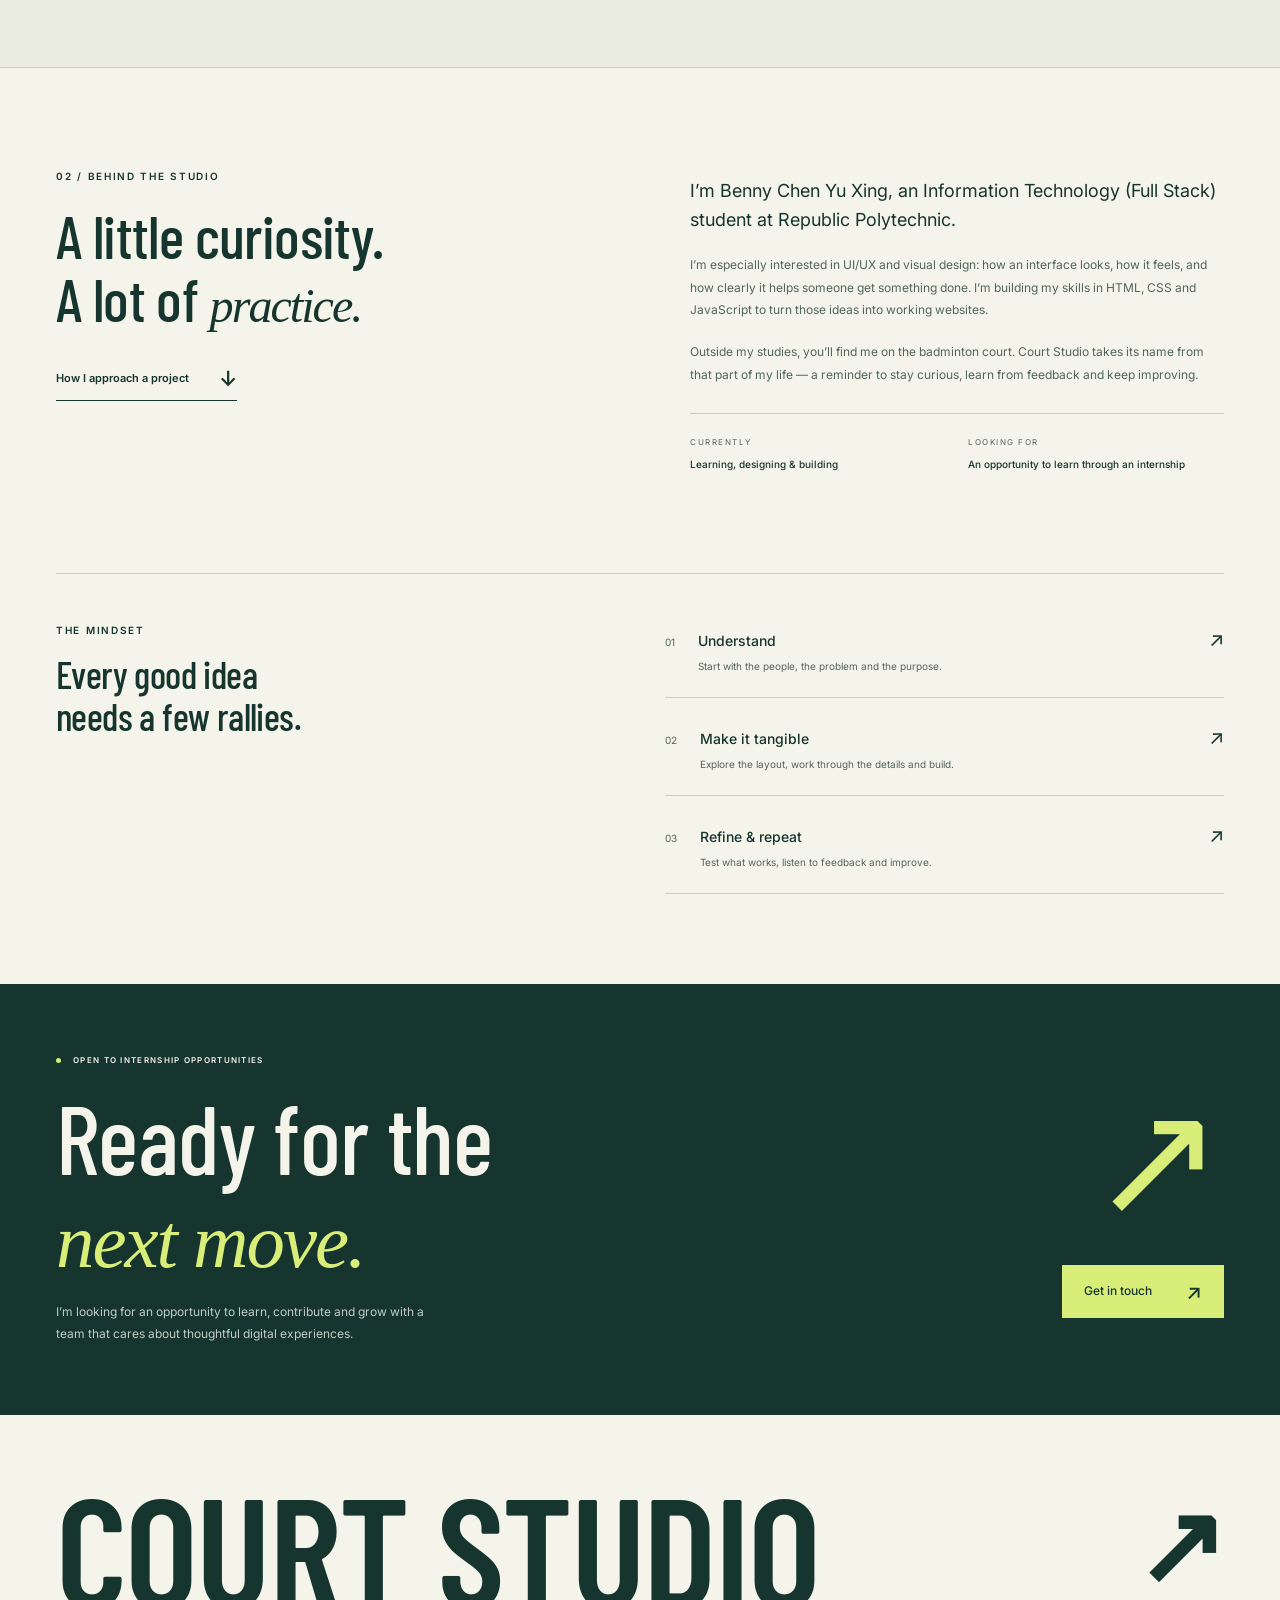
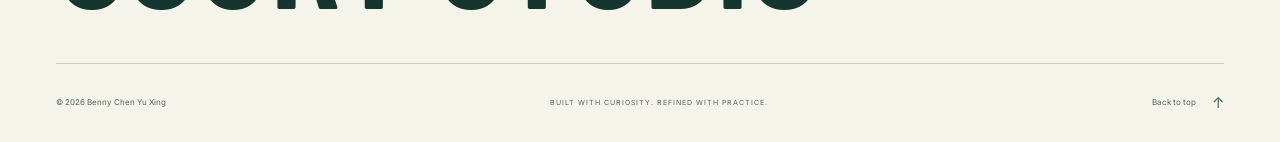
==== commit af22fe23: "Add files via upload" ====
--- a/index.html
+++ b/index.html
@@ -28,8 +28,8 @@
       <nav class="primary-nav" id="primary-nav" aria-label="Main navigation">
         <a href="index.html" aria-current="page">Home</a>
         <a href="portfolio.html">Portfolio</a>
-        <a href="#about">About</a>
-        <a class="nav-contact" href="#contact">Let’s talk <span aria-hidden="true">↗</span></a>
+        <a href="about.html">About</a>
+        <a class="nav-contact" href="contact.html">Let’s talk <span aria-hidden="true">↗</span></a>
       </nav>
     </div>
   </header>
@@ -44,7 +44,7 @@
           <p class="hero-description">Hi, I’m <strong>Benny.</strong> An IT (Full Stack) student at Republic Polytechnic, exploring the space between thoughtful design and useful digital experiences.</p>
           <div class="hero-actions">
             <a class="button button-dark" href="portfolio.html">Explore my work <span aria-hidden="true">↗</span></a>
-            <a class="text-link" href="#about">A little about me <span aria-hidden="true">↗</span></a>
+            <a class="text-link" href="about.html">A little about me <span aria-hidden="true">↗</span></a>
           </div>
         </div>
 
@@ -92,12 +92,12 @@
       <ol class="approach-steps"><li><span class="step-number">01</span><div><h3>Understand</h3><p>Start with the people, the problem and the purpose.</p></div><span aria-hidden="true">↗</span></li><li><span class="step-number">02</span><div><h3>Make it tangible</h3><p>Explore the layout, work through the details and build.</p></div><span aria-hidden="true">↗</span></li><li><span class="step-number">03</span><div><h3>Refine & repeat</h3><p>Test what works, listen to feedback and improve.</p></div><span aria-hidden="true">↗</span></li></ol>
     </section>
 
-    <section class="contact-section" id="contact" aria-labelledby="contact-title"><div class="container contact-inner"><div><p class="eyebrow"><span class="status-dot" aria-hidden="true"></span> OPEN TO INTERNSHIP OPPORTUNITIES</p><h2 id="contact-title">Ready for the<br><em>next move.</em></h2><p>I’m looking for an opportunity to learn, contribute and grow with a team that cares about thoughtful digital experiences.</p></div><div class="contact-action"><span class="contact-arrow" aria-hidden="true">↗</span><p class="contact-pending">Contact details will be added soon.</p></div></div></section>
+    <section class="contact-section" id="contact" aria-labelledby="contact-title"><div class="container contact-inner"><div><p class="eyebrow"><span class="status-dot" aria-hidden="true"></span> OPEN TO INTERNSHIP OPPORTUNITIES</p><h2 id="contact-title">Ready for the<br><em>next move.</em></h2><p>I’m looking for an opportunity to learn, contribute and grow with a team that cares about thoughtful digital experiences.</p></div><div class="contact-action"><span class="contact-arrow" aria-hidden="true">↗</span><a class="button button-lime" href="contact.html">Get in touch <span aria-hidden="true">↗</span></a></div></div></section>
   </main>
 
   <footer class="site-footer container"><a class="footer-wordmark" href="#home" aria-label="Court Studio, back to top">COURT STUDIO<span aria-hidden="true">↗</span></a><div class="footer-bottom"><p>© <span data-year>2026</span> Benny Chen Yu Xing</p><p>BUILT WITH CURIOSITY. REFINED WITH PRACTICE.</p><a href="#home">Back to top <span aria-hidden="true">↑</span></a></div></footer>
 
-  <dialog class="project-dialog" aria-labelledby="dialog-title"><div class="dialog-content"><button class="dialog-close" type="button" data-close-project aria-label="Close project concept">Close <span aria-hidden="true">×</span></button><p class="eyebrow">COURT STUDIO / CONCEPT IN PROGRESS</p><h2 id="dialog-title">A personal identity.<br>A clear purpose.</h2><p class="lead">An internship portfolio that connects my technical studies with my interest in UI/UX and visual design.</p><div class="concept-details"><div><h3>The idea</h3><p>“Court” comes from my interest in badminton. “Studio” represents a space to explore ideas, make things and keep improving.</p></div><div><h3>The visual direction</h3><p>Forest green, ivory and a lime accent. Court lines create structure, while a BC monogram gives the portfolio a personal signature.</p></div><div><h3>The build</h3><p>This first home page is built with HTML, CSS and JavaScript. Project case studies and the remaining portfolio pages are the next stage.</p></div></div><p class="dialog-note">Current stage: home page and visual identity. Coursework examples will be added separately.</p></div></dialog>
+  <dialog class="project-dialog" aria-labelledby="dialog-title"><div class="dialog-content"><button class="dialog-close" type="button" data-close-project aria-label="Close project concept">Close <span aria-hidden="true">×</span></button><p class="eyebrow">COURT STUDIO / CONCEPT IN PROGRESS</p><h2 id="dialog-title">A personal identity.<br>A clear purpose.</h2><p class="lead">An internship portfolio that connects my technical studies with my interest in UI/UX and visual design.</p><div class="concept-details"><div><h3>The idea</h3><p>“Court” comes from my interest in badminton. “Studio” represents a space to explore ideas, make things and keep improving.</p></div><div><h3>The visual direction</h3><p>Forest green, ivory and a lime accent. Court lines create structure, while a BC monogram gives the portfolio a personal signature.</p></div><div><h3>The build</h3><p>This portfolio is built with HTML, CSS and JavaScript. The Home, Portfolio, About and Contact pages share a consistent visual identity. Coursework case studies and personal content are being added.</p></div></div><p class="dialog-note">Current stage: developing the portfolio and adding coursework. More project examples will be added separately.</p></div></dialog>
 </body>
 </html>
 
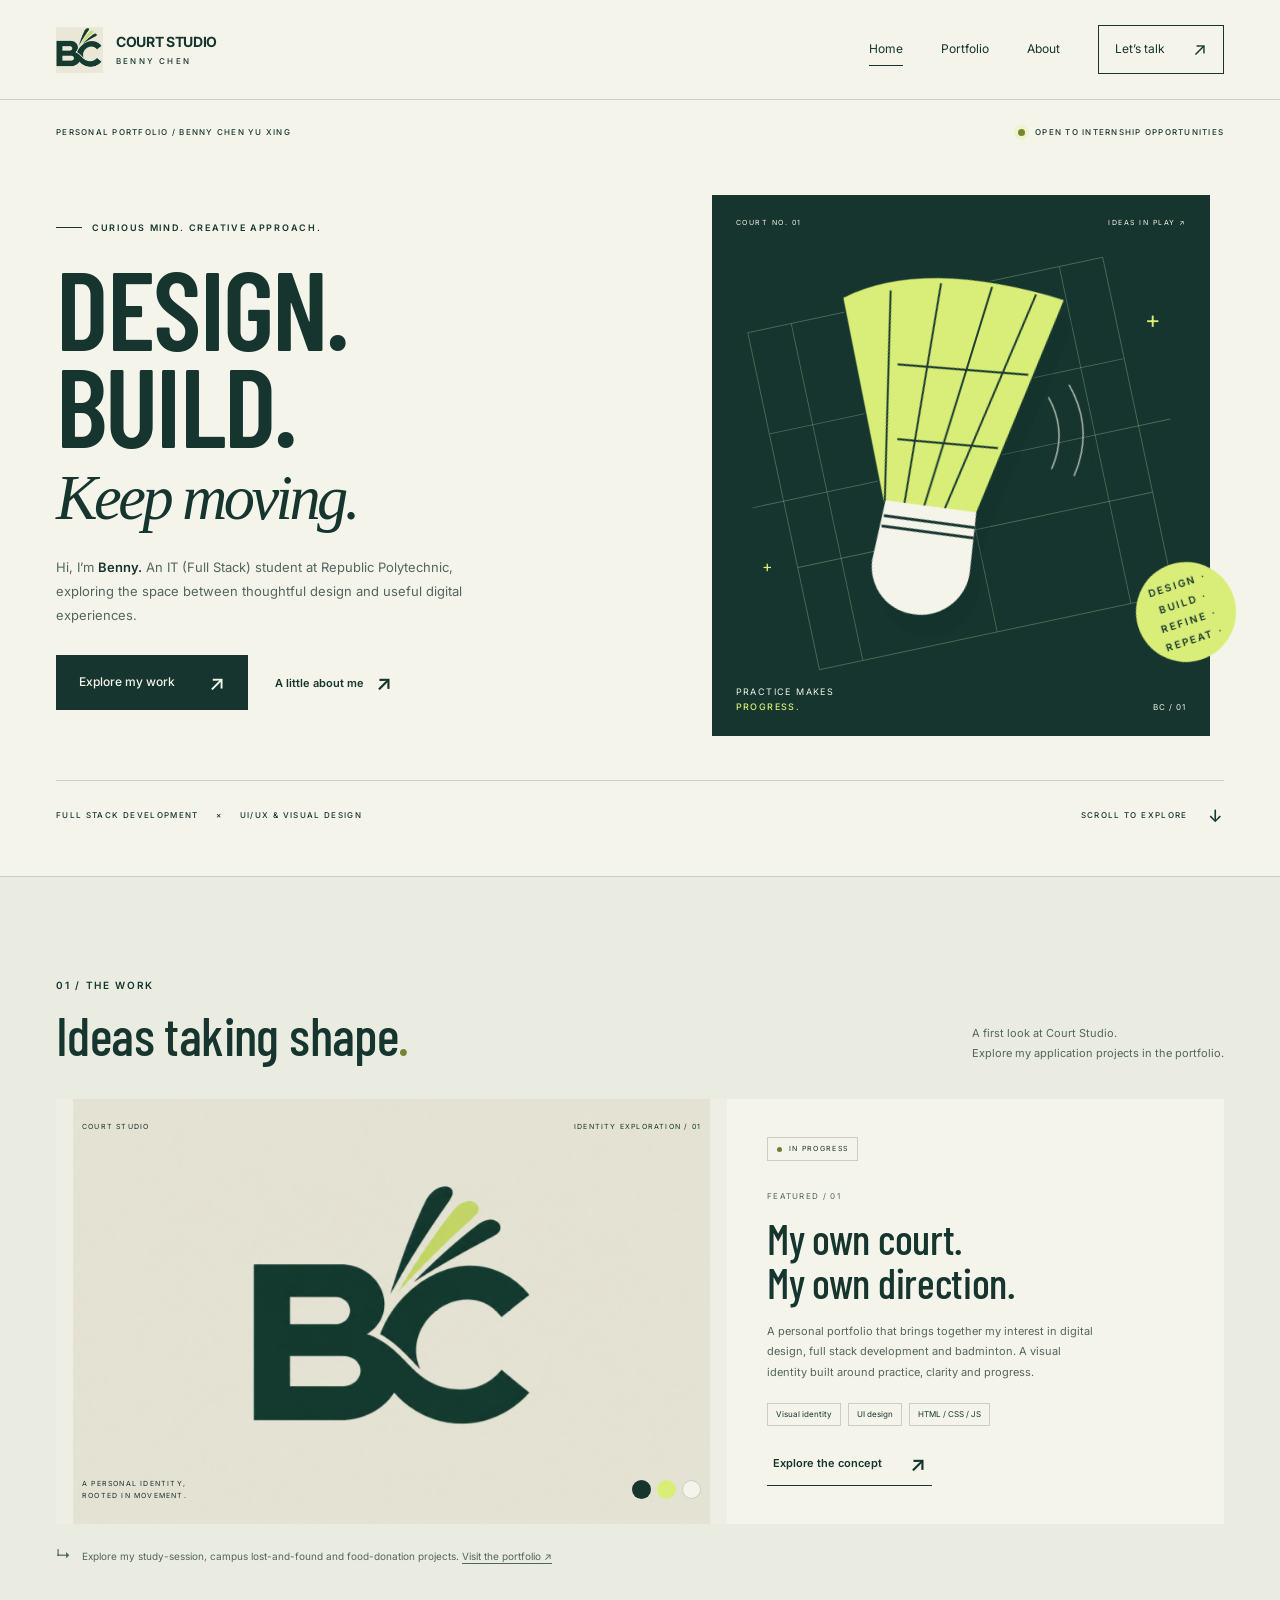
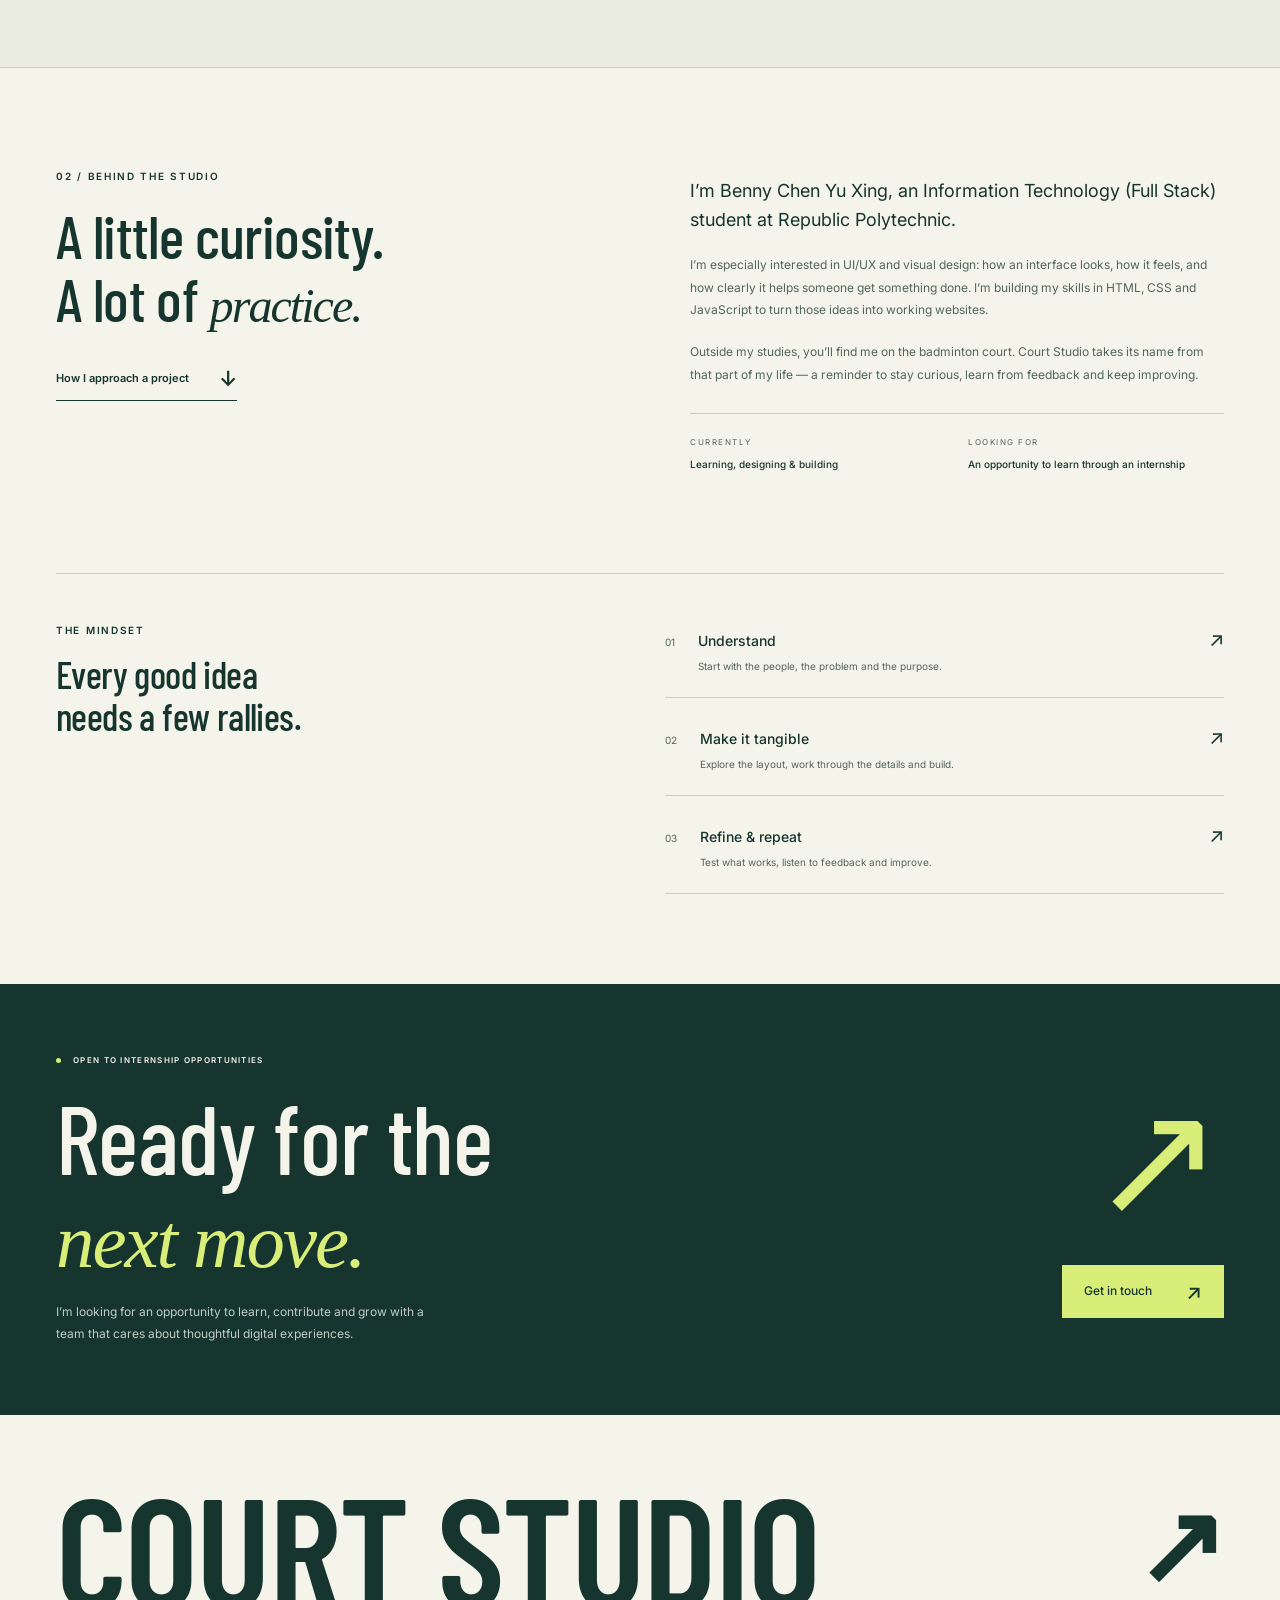
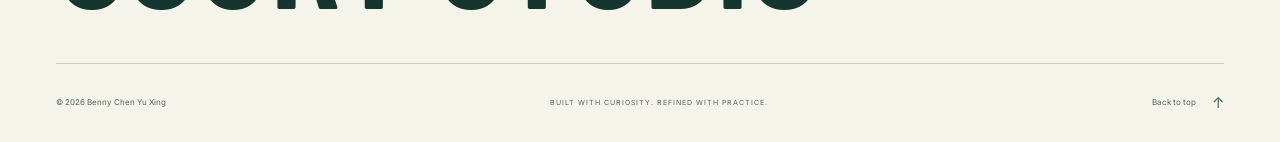
==== commit 348732c8: "Add files via upload" ====
--- a/index.html
+++ b/index.html
@@ -11,7 +11,7 @@
   <link rel="preconnect" href="https://fonts.gstatic.com" crossorigin>
   <link href="https://fonts.googleapis.com/css2?family=Barlow+Condensed:wght@500;600;700&family=Inter:wght@400;500;600;700&display=swap" rel="stylesheet">
   <link rel="stylesheet" href="styles.css">
-  <script src="main.js?v=20261026-portfolio" defer></script>
+  <script src="main.js?v=20261027-projects" defer></script>
 </head>
 <body>
   <a class="skip-link" href="#main">Skip to content</a>
@@ -69,7 +69,7 @@
 
     <section class="work-section section-pad" id="work" aria-labelledby="work-title">
       <div class="container">
-        <div class="section-heading"><div><p class="eyebrow">01 / THE WORK</p><h2 id="work-title">Ideas taking shape<span class="accent-period">.</span></h2></div><p class="section-intro">A first look at Court Studio.<br>More student projects are on the way.</p></div>
+        <div class="section-heading"><div><p class="eyebrow">01 / THE WORK</p><h2 id="work-title">Ideas taking shape<span class="accent-period">.</span></h2></div><p class="section-intro">A first look at Court Studio.<br>Explore my application projects in the portfolio.</p></div>
         <article class="featured-project">
           <div class="project-visual">
             <div class="project-visual-top"><span>COURT STUDIO</span><span>IDENTITY EXPLORATION / 01</span></div>
@@ -78,7 +78,7 @@
           </div>
           <div class="project-copy"><span class="project-status"><span aria-hidden="true"></span> IN PROGRESS</span><p class="project-number">FEATURED / 01</p><h3>My own court.<br>My own direction.</h3><p>A personal portfolio that brings together my interest in digital design, full stack development and badminton. A visual identity built around practice, clarity and progress.</p><ul class="tags" aria-label="Project areas"><li>Visual identity</li><li>UI design</li><li>HTML / CSS / JS</li></ul><button class="text-link project-button" type="button" data-open-project>Explore the concept <span aria-hidden="true">↗</span></button></div>
         </article>
-        <p class="work-note"><span aria-hidden="true">↳</span> This portfolio is growing. Completed coursework and case studies will be added as the site develops. <a href="portfolio.html" style="text-decoration:underline;text-underline-offset:3px">Visit the portfolio ↗</a></p>
+        <p class="work-note"><span aria-hidden="true">↳</span> Explore my study-session, campus lost-and-found and food-donation projects. <a href="portfolio.html" style="text-decoration:underline;text-underline-offset:3px">Visit the portfolio ↗</a></p>
       </div>
     </section>
 
@@ -97,7 +97,7 @@
 
   <footer class="site-footer container"><a class="footer-wordmark" href="#home" aria-label="Court Studio, back to top">COURT STUDIO<span aria-hidden="true">↗</span></a><div class="footer-bottom"><p>© <span data-year>2026</span> Benny Chen Yu Xing</p><p>BUILT WITH CURIOSITY. REFINED WITH PRACTICE.</p><a href="#home">Back to top <span aria-hidden="true">↑</span></a></div></footer>
 
-  <dialog class="project-dialog" aria-labelledby="dialog-title"><div class="dialog-content"><button class="dialog-close" type="button" data-close-project aria-label="Close project concept">Close <span aria-hidden="true">×</span></button><p class="eyebrow">COURT STUDIO / CONCEPT IN PROGRESS</p><h2 id="dialog-title">A personal identity.<br>A clear purpose.</h2><p class="lead">An internship portfolio that connects my technical studies with my interest in UI/UX and visual design.</p><div class="concept-details"><div><h3>The idea</h3><p>“Court” comes from my interest in badminton. “Studio” represents a space to explore ideas, make things and keep improving.</p></div><div><h3>The visual direction</h3><p>Forest green, ivory and a lime accent. Court lines create structure, while a BC monogram gives the portfolio a personal signature.</p></div><div><h3>The build</h3><p>This portfolio is built with HTML, CSS and JavaScript. The Home, Portfolio, About and Contact pages share a consistent visual identity. Coursework case studies and personal content are being added.</p></div></div><p class="dialog-note">Current stage: developing the portfolio and adding coursework. More project examples will be added separately.</p></div></dialog>
+  <dialog class="project-dialog" aria-labelledby="dialog-title"><div class="dialog-content"><button class="dialog-close" type="button" data-close-project aria-label="Close project concept">Close <span aria-hidden="true">×</span></button><p class="eyebrow">COURT STUDIO / CONCEPT IN PROGRESS</p><h2 id="dialog-title">A personal identity.<br>A clear purpose.</h2><p class="lead">An internship portfolio that connects my technical studies with my interest in UI/UX and visual design.</p><div class="concept-details"><div><h3>The idea</h3><p>“Court” comes from my interest in badminton. “Studio” represents a space to explore ideas, make things and keep improving.</p></div><div><h3>The visual direction</h3><p>Forest green, ivory and a lime accent. Court lines create structure, while a BC monogram gives the portfolio a personal signature.</p></div><div><h3>The build</h3><p>This portfolio is built with HTML, CSS and JavaScript. The Home, Portfolio, About and Contact pages share a consistent visual identity. The Portfolio page presents my application development coursework and contributions.</p></div></div><p class="dialog-note">Current stage: expanding the project case studies and adding personal content.</p></div></dialog>
 </body>
 </html>
 
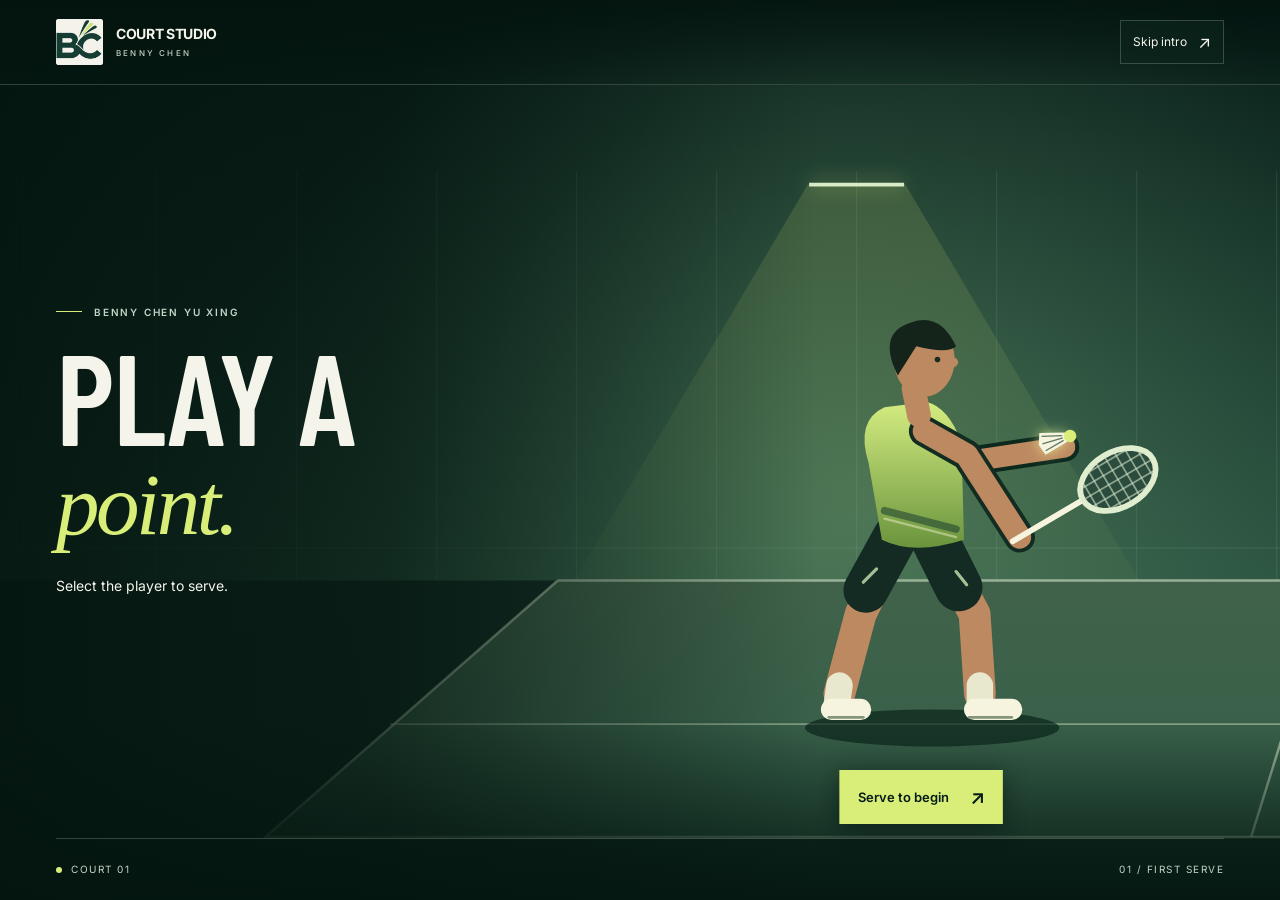
==== commit 46f94730: "Add files via upload" ====
--- a/index.html
+++ b/index.html
@@ -1,5 +1,5 @@
 <!DOCTYPE html>
-<html lang="en">
+<html lang="en" class="court-tour">
 <head>
   <meta charset="UTF-8">
   <meta name="viewport" content="width=device-width, initial-scale=1">
@@ -11,93 +11,425 @@
   <link rel="preconnect" href="https://fonts.gstatic.com" crossorigin>
   <link href="https://fonts.googleapis.com/css2?family=Barlow+Condensed:wght@500;600;700&family=Inter:wght@400;500;600;700&display=swap" rel="stylesheet">
   <link rel="stylesheet" href="styles.css">
+  <link rel="stylesheet" href="portfolio.css?v=scroll-tour">
+  <link rel="stylesheet" href="court-scenes.css?v=scroll-tour">
+  <link rel="stylesheet" href="rally-home.css?v=play-the-rally">
   <script src="main.js?v=20261027-projects" defer></script>
+  <script src="court-scenes.js?v=scroll-tour" defer></script>
+  <script src="rally-home.js?v=play-the-rally" defer></script>
+  <script src="court-tour.js?v=play-the-rally" defer></script>
 </head>
-<body>
-  <a class="skip-link" href="#main">Skip to content</a>
-
-  <header class="site-header">
+<body class="rally-page scene-page">
+  <a class="skip-link" href="#profile-title" data-rally-skip-link>Skip to content</a>
+
+  <header class="site-header rally-header">
     <div class="container header-inner">
       <a class="brand" href="#home" aria-label="Court Studio, home">
         <span class="logo-crop"><img src="benny-chen-logo.png" alt="" width="1536" height="1024"></span>
         <span class="brand-name">COURT STUDIO<span>BENNY CHEN</span></span>
       </a>
+      <button class="rally-skip" type="button" data-rally-skip hidden>Skip intro <span aria-hidden="true">↗</span></button>
       <button class="menu-toggle" type="button" aria-expanded="false" aria-controls="primary-nav">
         <span class="menu-label">Menu</span><span class="menu-icon" aria-hidden="true"></span>
       </button>
-      <nav class="primary-nav" id="primary-nav" aria-label="Main navigation">
-        <a href="index.html" aria-current="page">Home</a>
-        <a href="portfolio.html">Portfolio</a>
-        <a href="about.html">About</a>
-        <a class="nav-contact" href="contact.html">Let’s talk <span aria-hidden="true">↗</span></a>
+      <nav class="primary-nav" id="primary-nav" aria-label="Main navigation" data-tour-nav>
+        <a href="#home" aria-current="location">Home</a>
+        <a href="#work">Portfolio</a>
+        <a href="#about">About</a>
+        <a class="nav-contact" href="#contact">Let’s talk <span aria-hidden="true">↗</span></a>
       </nav>
     </div>
   </header>
 
   <main id="main">
-    <section class="hero container" id="home" aria-labelledby="hero-title">
-      <div class="hero-topline"><p>PERSONAL PORTFOLIO / BENNY CHEN YU XING</p><p><span class="status-dot" aria-hidden="true"></span> OPEN TO INTERNSHIP OPPORTUNITIES</p></div>
-      <div class="hero-grid">
-        <div class="hero-copy">
-          <p class="eyebrow"><span class="small-rule"></span> CURIOUS MIND. CREATIVE APPROACH.</p>
-          <h1 id="hero-title">DESIGN.<br>BUILD.<br><span>Keep moving.</span></h1>
-          <p class="hero-description">Hi, I’m <strong>Benny.</strong> An IT (Full Stack) student at Republic Polytechnic, exploring the space between thoughtful design and useful digital experiences.</p>
-          <div class="hero-actions">
-            <a class="button button-dark" href="portfolio.html">Explore my work <span aria-hidden="true">↗</span></a>
-            <a class="text-link" href="about.html">A little about me <span aria-hidden="true">↗</span></a>
-          </div>
-        </div>
-
-        <div class="hero-art" role="img" aria-label="An abstract shuttlecock above a badminton court, representing ideas and continuous practice">
-          <div class="art-label"><span>COURT NO. 01</span><span>IDEAS IN PLAY ↗</span></div>
-          <div class="court-lines" aria-hidden="true"><span class="court-center"></span><span class="court-service top"></span><span class="court-service bottom"></span><span class="court-net"></span></div>
-          <svg class="shuttle" viewBox="0 0 360 420" fill="none" aria-hidden="true">
-            <path d="M143 292 34 89Q104 22 261 22L236 286Z" fill="#D9EE78"/>
-            <path d="M143 292 34 89Q104 22 261 22L236 286Z" stroke="#15352E" stroke-width="2"/>
-            <path d="m143 292-62-225m82 226L130 44m52 246 1-258m19 257 28-263m-96 190 105-22m-128-54 136-30" stroke="#15352E" stroke-width="2"/>
-            <path d="m141 282 96-16 12 63c5 29-16 56-44 60-28 5-54-14-59-42Z" fill="#F5F4EB"/>
-            <path d="m144 298 96-16m-95 27 97-16" stroke="#15352E" stroke-width="3"/>
-            <path d="M275 127q30 29 25 71M292 108q39 37 33 90" stroke="#F5F4EB" stroke-width="1.5" stroke-linecap="round" opacity=".7"/>
-          </svg>
-          <span class="art-cross cross-one" aria-hidden="true">+</span><span class="art-cross cross-two" aria-hidden="true">+</span>
-          <div class="art-caption"><span>PRACTICE MAKES<br><strong>PROGRESS.</strong></span><span class="art-index">BC / 01</span></div>
-          <span class="orbit-label" aria-hidden="true">DESIGN · BUILD · REFINE · REPEAT ·</span>
+    <section class="rally-hero" id="home" data-court-scene data-rally-hero aria-label="Court Studio badminton court" tabindex="-1">
+      <canvas data-rally-court aria-hidden="true" hidden></canvas>
+      <div class="container rally-inner">
+        <div class="rally-copy rally-opening" data-rally-opening hidden>
+          <p class="eyebrow rally-kicker"><span aria-hidden="true"></span> BENNY CHEN YU XING</p>
+          <h1>PLAY A<span>point.</span></h1>
+          <p class="rally-description">Select the player to serve.</p>
+        </div>
+        <div class="rally-copy rally-profile" data-rally-profile>
+          <p class="eyebrow rally-kicker"><span aria-hidden="true"></span> ABOUT ME</p>
+          <h1 id="profile-title" tabindex="-1">HI, I’M<span>Benny.</span></h1>
+          <p class="rally-description">I’m an Information Technology (Full Stack) student at Republic Polytechnic with an interest in UI/UX and visual design.</p>
+          <p class="rally-hint" data-rally-hint hidden>Click the waiting player to return the shuttle.</p>
+          <div class="rally-actions">
+            <a class="text-link rally-about-link" href="#work">View portfolio <span aria-hidden="true">↗</span></a>
+            <a class="text-link rally-about-link" href="#about">More about me <span aria-hidden="true">↗</span></a>
+          </div>
+        </div>
+        <div class="rally-copy rally-shot-copy" data-rally-shot-copy hidden>
+          <p class="eyebrow rally-kicker"><span aria-hidden="true"></span><span data-rally-destination>RALLY / PORTFOLIO</span></p>
+          <h2><span data-rally-cue-title>YOUR</span> <em data-rally-cue-accent>shot.</em></h2>
+          <p class="rally-description" data-rally-instruction>Click the player to return the shuttle.</p>
         </div>
       </div>
-      <div class="hero-bottom"><p>FULL STACK DEVELOPMENT <span>×</span> UI/UX & VISUAL DESIGN</p><a href="#work">SCROLL TO EXPLORE <span aria-hidden="true">↓</span></a></div>
+      <button class="rally-serve" type="button" data-rally-serve hidden>
+        <span class="rally-serve-label">Serve to begin <span aria-hidden="true">↗</span></span>
+      </button>
+      <button class="rally-serve rally-return" type="button" data-rally-return hidden>
+        <span class="rally-serve-label">Return the shot <span aria-hidden="true">↗</span></span>
+      </button>
+      <a class="rally-shuttle-target" href="#work" data-rally-shuttle hidden>
+        <span class="rally-shuttle-label"><span data-rally-shuttle-text>Open Portfolio</span><span aria-hidden="true">↗</span></span>
+      </a>
+      <div class="container rally-bottom">
+        <p class="rally-court-id"><span aria-hidden="true"></span> COURT 01</p>
+        <p class="rally-chapter" data-rally-chapter hidden>01 / FIRST SERVE</p>
+        <button type="button" class="rally-replay" data-rally-replay hidden>Replay serve <span aria-hidden="true">↺</span></button>
+        <button type="button" class="rally-replay" data-rally-cancel hidden>Back to room <span aria-hidden="true">←</span></button>
+      </div>
+      <p class="rally-announcement" data-rally-status aria-live="polite"></p>
     </section>
 
-    <section class="work-section section-pad" id="work" aria-labelledby="work-title">
-      <div class="container">
-        <div class="section-heading"><div><p class="eyebrow">01 / THE WORK</p><h2 id="work-title">Ideas taking shape<span class="accent-period">.</span></h2></div><p class="section-intro">A first look at Court Studio.<br>Explore my application projects in the portfolio.</p></div>
-        <article class="featured-project">
-          <div class="project-visual">
-            <div class="project-visual-top"><span>COURT STUDIO</span><span>IDENTITY EXPLORATION / 01</span></div>
-            <img class="project-logo" src="benny-chen-logo.png" alt="Court Studio identity: a BC monogram with three shuttlecock-inspired feather strokes" width="1536" height="1024" loading="lazy">
-            <div class="project-visual-bottom"><span>A PERSONAL IDENTITY,<br>ROOTED IN MOVEMENT.</span><span class="colour-swatches" aria-label="Forest green, lime and ivory palette"><i></i><i></i><i></i></span></div>
-          </div>
-          <div class="project-copy"><span class="project-status"><span aria-hidden="true"></span> IN PROGRESS</span><p class="project-number">FEATURED / 01</p><h3>My own court.<br>My own direction.</h3><p>A personal portfolio that brings together my interest in digital design, full stack development and badminton. A visual identity built around practice, clarity and progress.</p><ul class="tags" aria-label="Project areas"><li>Visual identity</li><li>UI design</li><li>HTML / CSS / JS</li></ul><button class="text-link project-button" type="button" data-open-project>Explore the concept <span aria-hidden="true">↗</span></button></div>
-        </article>
-        <p class="work-note"><span aria-hidden="true">↳</span> Explore my study-session, campus lost-and-found and food-donation projects. <a href="portfolio.html" style="text-decoration:underline;text-underline-offset:3px">Visit the portfolio ↗</a></p>
+    <div>
+      <section id="work" data-court-scene class="room-scene gallery-room" aria-labelledby="portfolio-title" tabindex="-1">
+        <div class="container room-frame">
+          <div class="room-heading">
+            <div>
+              <p class="room-kicker"><span>02</span> PORTFOLIO / COURT STUDIO</p>
+              <h2 id="portfolio-title">THE <em>gallery.</em></h2>
+            </div>
+            <div class="room-heading-guide">
+              <p class="room-intro">Choose a project poster to see what I built, the tools I used, and my part in the work.</p>
+              <a class="room-rally-link" href="#about" data-rally-next><span>Next shot</span> Play to About <span aria-hidden="true">↗</span></a>
+            </div>
+          </div>
+          <div class="gallery-board" data-gallery>
+            <aside class="gallery-picker" aria-label="Project selection" data-gallery-picker hidden>
+              <div class="gallery-picker-head"><h3>Project lineup</h3><span aria-hidden="true">01–04</span></div>
+              <div class="room-pills gallery-filters" role="group" aria-label="Filter projects by category">
+                <button type="button" data-gallery-filter="all" aria-pressed="true" aria-controls="portfolio-grid">All</button>
+                <button type="button" data-gallery-filter="development" aria-pressed="false" aria-controls="portfolio-grid">Development</button>
+                <button type="button" data-gallery-filter="design" aria-pressed="false" aria-controls="portfolio-grid">UI/UX &amp; design</button>
+              </div>
+              <div class="poster-grid" role="group" aria-label="Project posters">
+                <button type="button" class="project-poster poster-study" data-poster="project-study" aria-controls="project-study" aria-pressed="true">
+                  <span class="poster-art" aria-hidden="true"><span>01</span><svg viewBox="0 0 120 65" fill="none"><rect x="32" y="12" width="56" height="43" rx="3"/><path d="M32 23h56m-43-16v10M75 7v10M44 34h6m8 0h6m8 0h6M44 43h6m8 0h6m8 0h6"/></svg></span>
+                  <span class="poster-caption">Study Session Tracker</span>
+                </button>
+                <button type="button" class="project-poster poster-lawn" data-poster="project-lawn" aria-controls="project-lawn" aria-pressed="false">
+                  <span class="poster-art" aria-hidden="true"><span>02</span><svg viewBox="0 0 120 65" fill="none"><path d="M25 20l23-9 25 9 23-9v34l-23 9-25-9-23 9zM48 12v32m25-24v34"/><path d="M69 33c0 6-9 13-9 13s-9-7-9-13a9 9 0 1 1 18 0z"/><circle cx="60" cy="32" r="2.5"/></svg></span>
+                  <span class="poster-caption">Lawn &amp; Found</span>
+                </button>
+                <button type="button" class="project-poster poster-share" data-poster="project-share" aria-controls="project-share" aria-pressed="false">
+                  <span class="poster-art" aria-hidden="true"><span>03</span><svg viewBox="0 0 120 65" fill="none"><circle cx="61" cy="33" r="21"/><circle cx="61" cy="33" r="14"/><path d="M31 13v38m-5-38v13c0 4 10 4 10 0V13m61 38V13c-7 5-9 14-9 22h9M56 33l4 4 7-8"/></svg></span>
+                  <span class="poster-caption">SharePlate</span>
+                </button>
+                <button type="button" class="project-poster poster-court" data-poster="project-court" aria-controls="project-court" aria-pressed="false">
+                  <span class="poster-art" aria-hidden="true"><span>04</span><svg viewBox="0 0 120 65" fill="none"><path d="M37 12h47l11 42H25zM61 12v42M31 34h58m-52-6h47m-48 12h49"/><path d="m70 17-7 10 3 4 11-6zm-7 10-5 5 3 4 5-5"/></svg></span>
+                  <span class="poster-caption">Court Studio</span>
+                </button>
+              </div>
+            </aside>
+            <div class="gallery-screen">
+              <div class="gallery-display-label"><span><i aria-hidden="true"></i> PROJECT SHOWCASE</span><p data-gallery-status role="status" aria-live="polite">Selected work</p></div>
+              <div class="portfolio-grid" id="portfolio-grid">
+                <article class="work-card work-card-featured coursework-card" id="project-study" data-work-card data-category="development" aria-labelledby="study-card-title">
+                  <div class="work-card-art coursework-art study-art" role="img" aria-label="Feature map for Study Session Tracker: add, view, edit and delete study session records">
+                    <div class="work-art-label"><span>STUDY SESSION TRACKER</span><span>FEATURE MAP / 01</span></div>
+                    <div class="study-map" aria-hidden="true">
+                      <span class="map-kicker">STUDY SESSIONS</span>
+                      <strong>A little more<br><em>structure.</em></strong>
+                      <div class="crud-grid"><span><i>01</i>ADD</span><span><i>02</i>VIEW</span><span><i>03</i>EDIT</span><span><i>04</i>DELETE</span></div>
+                      <div class="map-connection"><span></span><p>EXPRESS ROUTES <b>↔</b> EJS TEMPLATES</p></div>
+                    </div>
+                    <div class="work-art-footer"><span>INDIVIDUAL WEB APPLICATION</span><span>NODE.JS / EJS / BOOTSTRAP</span></div>
+                  </div>
+                  <div class="work-card-copy">
+                    <div class="work-card-meta"><p class="eyebrow">01 / APPLICATION DEVELOPMENT</p><span class="project-status">INDIVIDUAL PROJECT</span></div>
+                    <h3 id="study-card-title">Study Session Tracker</h3>
+                    <p class="work-card-type">A web app for organising study sessions</p>
+                    <p>I built a study session manager with the ability to add, view, edit and delete records. Express routes and EJS templates display session information, with responsive layouts styled in Bootstrap.</p>
+                    <ul class="tags" aria-label="Study Session Tracker technologies"><li>Node.js</li><li>Express.js</li><li>EJS</li><li>JavaScript</li><li>HTML</li><li>Bootstrap</li></ul>
+                    <button class="text-link" type="button" data-open-project="study-session-case">Read case study <span aria-hidden="true">↗</span></button>
+                  </div>
+                </article>
+                <article class="work-card work-card-standard coursework-card" id="project-lawn" data-work-card data-category="development" aria-labelledby="lawn-card-title">
+                  <div class="work-card-art coursework-art lost-found-art" role="img" aria-label="Feature map for Lawn and Found: lost and found reports, notifications and owner verification">
+                    <div class="work-art-label"><span>LAWN &amp; FOUND</span><span>FEATURE MAP / 02</span></div>
+                    <div class="lost-found-map" aria-hidden="true"><span class="map-kicker">CAMPUS LOST &amp; FOUND</span><strong>Lost.<br><em>Found.</em></strong><div class="report-flow"><span>REPORT</span><i>→</i><span>NOTIFY</span><i>→</i><span>RECOVER</span></div><p>REPORTS + MESSAGES + OWNER CHECKS</p></div>
+                    <div class="work-art-footer"><span>GROUP WEB APPLICATION</span><span>MYSQL / AZURE</span></div>
+                  </div>
+                  <div class="work-card-copy">
+                    <div class="work-card-meta"><p class="eyebrow">02 / APPLICATION DEVELOPMENT</p><span class="project-status">GROUP PROJECT</span></div>
+                    <h3 id="lawn-card-title">Lawn &amp; Found</h3>
+                    <p class="work-card-type">A campus lost-and-found application</p>
+                    <p>My work covered report creation and viewing, MySQL queries, found-item notifications and backend ownership checks. I also built EJS views that adapt actions to the report status and user permissions.</p>
+                    <ul class="tags" aria-label="Lawn and Found technologies"><li>Node.js</li><li>Express.js</li><li>EJS</li><li>JavaScript</li><li>MySQL (Azure)</li><li>HTML</li></ul>
+                    <div class="work-card-actions"><button class="text-link" type="button" data-open-project="lawn-found-case">Read case study <span aria-hidden="true">↗</span></button><a class="text-link" href="https://github.com/xavlkh/Lawn-n-Found" target="_blank" rel="noopener noreferrer" aria-label="Source on GitHub for Lawn &amp; Found (opens in a new tab)">Source on GitHub <span aria-hidden="true">↗</span></a></div>
+                  </div>
+                </article>
+                <article class="work-card work-card-standard coursework-card" id="project-share" data-work-card data-category="development" aria-labelledby="shareplate-card-title">
+                  <div class="work-card-art coursework-art shareplate-art" role="img" aria-label="Feature map for SharePlate: donation APIs, data validation and Jenkins security scans with Trivy">
+                    <div class="work-art-label"><span>SHAREPLATE</span><span>FEATURE MAP / 03</span></div>
+                    <div class="donation-map" aria-hidden="true"><span class="map-kicker">FOOD DONATIONS</span><strong>SharePlate<span>+</span></strong><div class="api-lines"><span><b>GET</b> /api/donations</span><span><b>POST</b> /api/donations</span></div><div class="pipeline-flow"><span>JENKINS</span><i>→</i><span>TRIVY SCANS</span></div></div>
+                    <div class="work-art-footer"><span>GROUP WEB APPLICATION</span><span>DATA / APIS / DEVSECOPS</span></div>
+                  </div>
+                  <div class="work-card-copy">
+                    <div class="work-card-meta"><p class="eyebrow">03 / APPLICATION DEVELOPMENT</p><span class="project-status">GROUP PROJECT</span></div>
+                    <h3 id="shareplate-card-title">SharePlate</h3>
+                    <p class="work-card-type">A food-donation web application</p>
+                    <p>I worked on donation schemas and REST APIs, client- and server-side validation, and automated security gates using Jenkins and Trivy to scan code, dependencies and Docker images before release.</p>
+                    <ul class="tags" aria-label="Selected SharePlate technologies"><li>React</li><li>Express.js</li><li>MongoDB Atlas</li><li>Mongoose</li><li>Jenkins</li><li>Trivy</li><li>Docker</li></ul>
+                    <div class="work-card-actions"><button class="text-link" type="button" data-open-project="shareplate-case">Read case study <span aria-hidden="true">↗</span></button><a class="text-link" href="https://github.com/25039766-AmirBak/C270-DevOps-FinalProject" target="_blank" rel="noopener noreferrer" aria-label="Source on GitHub for SharePlate (opens in a new tab)">Source on GitHub <span aria-hidden="true">↗</span></a></div>
+                  </div>
+                </article>
+                <article class="work-card work-card-featured" id="project-court" data-work-card data-category="development" aria-labelledby="court-card-title">
+                  <div class="work-card-art website-art" role="img" aria-label="A stylised preview of the Court Studio homepage with the Play a point headline and badminton court artwork">
+                    <div class="work-art-label"><span>PERSONAL PORTFOLIO</span><span>04 / WEB DEVELOPMENT</span></div>
+                    <div class="browser-preview" aria-hidden="true"><div class="browser-preview-bar"><span class="browser-dots"><i></i><i></i><i></i></span><span>court-studio / home</span><span>↗</span></div><div class="mini-page"><div class="mini-nav"><strong>COURT STUDIO</strong><span>HOME&nbsp;&nbsp; WORK&nbsp;&nbsp; ABOUT</span></div><div class="mini-hero"><div><strong>PLAY A</strong><em>point.</em><span class="mini-copy"></span><span class="mini-copy short"></span><span class="mini-button">SERVE TO BEGIN ↗</span></div><div class="mini-court"><span class="mini-court-line"></span><svg viewBox="0 0 150 200" fill="none"><path d="M40 128 12 32Q68 7 133 25L88 141Z" fill="#D9EE78"/><path d="m40 128-6-104m23 110L63 17m9 119 24-117m-9 120 35-117M30 88l72 9" stroke="#15352E" stroke-width="1.2"/><path d="m40 128 48 13-8 29c-4 15-17 22-30 18s-21-17-17-30Z" fill="#F5F4EB"/><path d="m38 136 47 13" stroke="#15352E" stroke-width="2"/></svg></div></div><div class="mini-footer">FULL STACK DEVELOPMENT × UI/UX & VISUAL DESIGN</div></div></div>
+                    <div class="work-art-footer"><span>BUILT WITH CURIOSITY.</span><span>HTML / CSS / JAVASCRIPT</span></div>
+                  </div>
+                  <div class="work-card-copy"><div class="work-card-meta"><p class="eyebrow">04 / APPLICATION DEVELOPMENT</p><span class="project-status"><span aria-hidden="true"></span> IN PROGRESS</span></div><h3 id="court-card-title">Court Studio</h3><p class="work-card-type">Personal portfolio website</p><p>My portfolio brings together full stack development, UI/UX and my interest in badminton. An animated serve on the homepage opens the portfolio.</p><ul class="tags" aria-label="Technologies used"><li>HTML</li><li>CSS</li><li>JavaScript</li><li>Responsive design</li></ul><button class="text-link" type="button" data-open-project="court-studio-case">Read case study <span aria-hidden="true">↗</span></button></div>
+                </article>
+                <div class="portfolio-empty" data-gallery-empty hidden><span class="eyebrow">UI/UX &amp; VISUAL DESIGN</span><h3>Projects coming soon.</h3><p>I’ll add design work here as I develop it.</p><button class="button button-dark" type="button" data-gallery-reset>Show all projects <span aria-hidden="true">↗</span></button></div>
+              </div>
+              <noscript><p class="portfolio-note">All projects are shown. Enable JavaScript to use the poster selector and case studies.</p></noscript>
+            </div>
+          </div>
+          <nav class="room-links" aria-label="From the gallery"><a href="#home"><span aria-hidden="true">←</span> Back to court</a><a href="#about" data-rally-next>Next shot · About <span aria-hidden="true">↗</span></a></nav>
+        </div>
+      </section>
+
+      <section id="about" data-court-scene class="room-scene locker-room" aria-labelledby="about-title" tabindex="-1" data-locker-scene>
+        <div class="container room-frame">
+          <div class="room-heading">
+            <div>
+              <p class="room-kicker"><span>03</span> ABOUT / COURT STUDIO</p>
+              <h2 id="about-title">MEET <em>Benny.</em></h2>
+            </div>
+            <div class="room-heading-guide">
+              <p class="room-intro">Open a locker tab to explore what I study, how I practise, and what I’ve achieved.</p>
+              <a class="room-rally-link" href="#contact" data-rally-next><span>Next shot</span> Play to Contact <span aria-hidden="true">↗</span></a>
+            </div>
+          </div>
+
+          <div class="locker-layout">
+            <figure class="locker-display" aria-label="Court Studio locker with a badminton jersey and racket">
+              <div class="locker-display-top"><span>PLAYER LOCKER</span><span>BC / 03</span></div>
+              <svg class="jersey-art" viewBox="0 0 430 320" fill="none" aria-hidden="true">
+                <defs>
+                  <linearGradient id="locker-wall" x1="54" y1="38" x2="373" y2="297" gradientUnits="userSpaceOnUse"><stop stop-color="#2B5544"/><stop offset="1" stop-color="#0D281E"/></linearGradient>
+                  <linearGradient id="jersey-light" x1="136" y1="80" x2="275" y2="288" gradientUnits="userSpaceOnUse"><stop stop-color="#E2F493"/><stop offset=".52" stop-color="#B3D467"/><stop offset="1" stop-color="#789A4B"/></linearGradient>
+                  <pattern id="locker-mesh" width="6" height="6" patternUnits="userSpaceOnUse"><path d="M0 0h6v6" stroke="#D5E4BF" stroke-opacity=".55" stroke-width=".7"/></pattern>
+                </defs>
+                <path d="M49 30h332v260H49z" fill="url(#locker-wall)" stroke="#7AA487" stroke-opacity=".55"/>
+                <path d="M49 30l35 22h262l35-22M49 290l35-26h262l35 26M84 52v212m262-212v212" stroke="#9AC09F" stroke-opacity=".45"/>
+                <path d="M109 53v210m36-210v210m36-210v210m36-210v210m36-210v210m36-210v210m36-210v210" stroke="#AACAB1" stroke-opacity=".12"/>
+                <path d="M105 53h220" stroke="#BDDBB0" stroke-width="4"/>
+                <path d="M113 60h203l27 178H85z" fill="#D9EE78" fill-opacity=".075"/>
+                <g transform="rotate(20 335 201)">
+                  <ellipse cx="334" cy="151" rx="21" ry="30" fill="url(#locker-mesh)" stroke="#DAE6CC" stroke-width="3"/>
+                  <path d="M334 182v76" stroke="#CFDEC3" stroke-width="3"/>
+                  <path d="M334 232v29" stroke="#C5DD70" stroke-width="8" stroke-linecap="round"/>
+                  <path d="m331 240 6-2m-6 7 6-2m-6 7 6-2" stroke="#244734"/>
+                </g>
+                <g class="locker-entrance"><g class="locker-jersey">
+                  <path d="M210 61c0-8 12-11 16-5 4 7-7 10-7 17v5l-59 29h119l-60-29" stroke="#DCE6C9" stroke-width="3" stroke-linejoin="round"/>
+                  <path d="M174 95l-43 19-24 42 33 17 15-22v110c45 11 85 11 127 0V151l16 22 33-17-24-42-43-19c-7 17-22 25-45 25-22 0-39-9-45-25Z" transform="translate(4 6)" fill="#061B13" fill-opacity=".55"/>
+                  <path d="M174 95l-43 19-24 42 33 17 15-22v110c45 11 85 11 127 0V151l16 22 33-17-24-42-43-19c-7 17-22 25-45 25-22 0-39-9-45-25Z" fill="url(#jersey-light)" stroke="#EAF5BA" stroke-width="1.5" stroke-linejoin="round"/>
+                  <path d="M115 143l32 17-7 13-33-17zm176 17 32-17 8 13-33 17z" fill="#224D34"/>
+                  <path d="M172 98c9 17 25 26 47 26 23 0 39-9 46-26M155 251c40 11 87 11 127 0" stroke="#305B3D" stroke-width="5"/>
+                  <path d="M159 222c39-1 78-14 120-32v15c-41 17-83 31-120 31z" fill="#315B3E" fill-opacity=".65"/>
+                  <text x="219" y="186" text-anchor="middle" font-family="Arial, sans-serif" font-size="46" font-weight="bold" fill="#16352B">BC</text>
+                  <text x="219" y="203" text-anchor="middle" font-family="Arial, sans-serif" font-size="8.5" letter-spacing="2.2" fill="#16352B">COURT STUDIO</text>
+                </g></g>
+                <path d="M49 290h332v9H49z" fill="#18382A" stroke="#7AA487" stroke-opacity=".55"/>
+                <path d="M75 279h38m217 0h24" stroke="#A1C1A4" stroke-opacity=".4"/>
+              </svg>
+              <figcaption><span>BENNY CHEN YU XING</span><span data-locker-plate>PROFILE</span></figcaption>
+            </figure>
+
+            <div class="locker-console" data-locker>
+              <div class="locker-tabs room-pills" role="tablist" aria-label="About Benny" data-locker-tabs hidden>
+                <button type="button" role="tab" id="tab-profile" aria-selected="true" aria-controls="education">Profile</button>
+                <button type="button" role="tab" id="tab-toolkit" aria-selected="false" aria-controls="skills" tabindex="-1">Toolkit</button>
+                <button type="button" role="tab" id="tab-off-court" aria-selected="false" aria-controls="beyond-code" tabindex="-1">Off court</button>
+                <button type="button" role="tab" id="tab-honours" aria-selected="false" aria-controls="achievements" tabindex="-1">Honours</button>
+              </div>
+
+              <section class="locker-panel" id="education" data-locker-panel aria-labelledby="education-title">
+                <p class="room-index">01 / PROFILE</p>
+                <h3 id="education-title">A little about me.</h3>
+                <p class="locker-lead">I’m Benny Chen Yu Xing, an IT student at Republic Polytechnic. I like seeing how a thoughtful design becomes a working experience.</p>
+                <dl class="locker-facts">
+                  <div><dt>Studying</dt><dd>Diploma in Information Technology (Full Stack)</dd></div>
+                  <div><dt>Exploring</dt><dd>Web development, UI/UX and visual design</dd></div>
+                  <div><dt>Looking for</dt><dd>An internship where I can contribute and learn through real projects</dd></div>
+                </dl>
+                <a class="button button-dark" href="#work">Explore my work <span aria-hidden="true">↗</span></a>
+              </section>
+
+              <section class="locker-panel" id="skills" data-locker-panel aria-labelledby="skills-title">
+                <p class="room-index">02 / TOOLKIT</p>
+                <h3 id="skills-title">What I work with.</h3>
+                <p class="locker-lead">Tools I’ve used in my studies and coursework, alongside the design interests I’m developing.</p>
+                <div class="toolkit-stack">
+                  <div><h4>Front end</h4><ul class="toolkit-tags" aria-label="Frontend tools"><li>HTML</li><li>CSS</li><li>JavaScript</li></ul></div>
+                  <div><h4>Server side</h4><ul class="toolkit-tags" aria-label="Server-side tools"><li>Node.js</li><li>Express</li><li>EJS</li></ul></div>
+                  <div><h4>Design interests</h4><ul class="toolkit-tags" aria-label="Design interests"><li>UI/UX</li><li>Visual design</li></ul></div>
+                </div>
+              </section>
+
+              <section class="locker-panel" id="beyond-code" data-locker-panel aria-labelledby="interest-title">
+                <p class="room-index">03 / OFF COURT</p>
+                <h3 id="interest-title">A different kind of practice.</h3>
+                <p class="locker-lead">Badminton is the personal inspiration behind Court Studio. “Court” comes from the sport. “Studio” is a place to explore, make things and improve.</p>
+                <p>I like learning from each attempt and making the next one better. I bring that mindset to design and development, too.</p>
+                <ol class="locker-practice" id="approach"><li>Understand who the project is for and what they need.</li><li>Explore the layout and build a working version.</li><li>Test it and refine it with feedback.</li></ol>
+                <a class="text-link" href="#home">See the opening serve <span aria-hidden="true">↗</span></a>
+              </section>
+
+              <section class="locker-panel" id="achievements" data-locker-panel aria-labelledby="achievements-title">
+                <p class="room-index">04 / HONOURS</p>
+                <h3 id="achievements-title">On the honour roll.</h3>
+                <p class="locker-lead">Recognised on the Director’s Roll of Honour in three semesters at Republic Polytechnic.</p>
+                <div class="award-book" data-award-book>
+                  <div class="room-pills award-picker" role="group" aria-label="Choose an award semester" data-award-picker hidden>
+                    <button type="button" data-award-select="award-2026-1" aria-controls="award-2026-1" aria-pressed="true">AY2026 · Sem 1</button>
+                    <button type="button" data-award-select="award-2025-2" aria-controls="award-2025-2" aria-pressed="false">AY2025 · Sem 2</button>
+                    <button type="button" data-award-select="award-2025-1" aria-controls="award-2025-1" aria-pressed="false">AY2025 · Sem 1</button>
+                  </div>
+                  <article class="award-entry" id="award-2026-1" data-award-entry aria-labelledby="award-01-title">
+                    <a class="award-image" href="director-roll-honour-2026-sem-1.pdf" target="_blank" rel="noopener noreferrer" aria-label="View AY2026 Semester 1 certificate (PDF)"><img src="director-roll-honour-2026-sem-1.jpg" alt="Director’s Roll of Honour certificate" width="849" height="1200" loading="lazy"></a>
+                    <div><p class="room-index">AY2026 / SEMESTER 1</p><h4 id="award-01-title">Director’s Roll of Honour</h4><p>Republic Polytechnic</p><a class="text-link" href="director-roll-honour-2026-sem-1.pdf" target="_blank" rel="noopener noreferrer">View certificate <span aria-hidden="true">↗</span></a></div>
+                  </article>
+                  <article class="award-entry" id="award-2025-2" data-award-entry aria-labelledby="award-02-title">
+                    <a class="award-image" href="director-roll-honour-2025-sem-2.pdf" target="_blank" rel="noopener noreferrer" aria-label="View AY2025 Semester 2 certificate (PDF)"><img src="director-roll-honour-2025-sem-2.jpg" alt="Director’s Roll of Honour certificate" width="849" height="1200" loading="lazy"></a>
+                    <div><p class="room-index">AY2025 / SEMESTER 2</p><h4 id="award-02-title">Director’s Roll of Honour</h4><p>Republic Polytechnic</p><a class="text-link" href="director-roll-honour-2025-sem-2.pdf" target="_blank" rel="noopener noreferrer">View certificate <span aria-hidden="true">↗</span></a></div>
+                  </article>
+                  <article class="award-entry" id="award-2025-1" data-award-entry aria-labelledby="award-03-title">
+                    <a class="award-image" href="director-roll-honour-2025-sem-1.pdf" target="_blank" rel="noopener noreferrer" aria-label="View AY2025 Semester 1 certificate (PDF)"><img src="director-roll-honour-2025-sem-1.jpg" alt="Director’s Roll of Honour certificate" width="849" height="1200" loading="lazy"></a>
+                    <div><p class="room-index">AY2025 / SEMESTER 1</p><h4 id="award-03-title">Director’s Roll of Honour</h4><p>Republic Polytechnic</p><a class="text-link" href="director-roll-honour-2025-sem-1.pdf" target="_blank" rel="noopener noreferrer">View certificate <span aria-hidden="true">↗</span></a></div>
+                  </article>
+                </div>
+                <p class="locker-note" id="certifications">Skills certifications will appear here as I complete them.</p>
+              </section>
+            </div>
+          </div>
+
+          <nav class="room-links" aria-label="From the locker"><a href="#work"><span aria-hidden="true">←</span> Back to the gallery</a><a href="#contact" data-rally-next>Next shot · Contact <span aria-hidden="true">↗</span></a></nav>
+        </div>
+      </section>
+
+      <section id="contact" data-court-scene class="room-scene contact-room" aria-labelledby="contact-title" tabindex="-1" data-contact-room data-topic="internship">
+        <div class="container room-frame">
+          <div class="contact-room-layout">
+            <div class="contact-court">
+              <div class="room-heading">
+                <div>
+                  <p class="room-kicker"><span>04</span> CONTACT / COURT STUDIO</p>
+                  <h2 id="contact-title">YOUR <em>turn.</em></h2>
+                </div>
+                <p class="room-intro">I’m Benny Chen Yu Xing, a Full Stack IT student at Republic Polytechnic. I’d love to learn about internship opportunities and hear what you think of my work.</p>
+              </div>
+              <svg class="contact-flight-art" viewBox="0 0 540 290" fill="none" aria-hidden="true">
+                <defs>
+                  <linearGradient id="contact-court-fill" x1="271" y1="132" x2="271" y2="284" gradientUnits="userSpaceOnUse"><stop stop-color="#437658"/><stop offset="1" stop-color="#19372D"/></linearGradient>
+                  <linearGradient id="contact-shuttle-fill" x1="29" y1="28" x2="136" y2="123" gradientUnits="userSpaceOnUse"><stop stop-color="#F3F4CE"/><stop offset="1" stop-color="#C2DC68"/></linearGradient>
+                </defs>
+                <path d="M122 147h295l100 126H20z" fill="url(#contact-court-fill)" stroke="#B5D1AA" stroke-opacity=".75"/>
+                <path d="M96 178h347M65 217h410M270 147v126M153 147l-72 126m305-126 73 126" stroke="#B5D1AA" stroke-opacity=".6"/>
+                <path d="M169 108h204v70H169z" fill="#19372D" fill-opacity=".85" stroke="#B5D1AA" stroke-opacity=".8"/>
+                <path d="M169 124h204m-204 18h204m-204 18h204m-184-51v69m21-69v69m20-69v69m21-69v69m20-69v69m21-69v69m20-69v69m21-69v69m20-69v69" stroke="#B5D1AA" stroke-opacity=".28"/>
+                <path d="M169 109h204" stroke="#DFE7C9" stroke-width="2.5"/>
+                <path class="contact-arc arc-internship" d="M83 155c47-61 135-101 208-92" stroke="#D8F381" stroke-width="2" stroke-dasharray="5 7" stroke-linecap="round"/>
+                <path class="contact-arc arc-project" d="M107 159c84-74 171-107 251-106" stroke="#D8F381" stroke-width="2" stroke-dasharray="5 7" stroke-linecap="round"/>
+                <path class="contact-arc arc-feedback" d="M108 149c65-56 133-90 225-59" stroke="#D8F381" stroke-width="2" stroke-dasharray="5 7" stroke-linecap="round"/>
+                <g class="contact-shuttle"><g class="contact-shuttle-entrance">
+                  <g transform="translate(244 4) rotate(-23 75 72)">
+                    <path d="M31 22c33-8 59-5 88 9l-20 72-40 1z" fill="url(#contact-shuttle-fill)" stroke="#EAF0BA" stroke-width="2"/>
+                    <path d="m43 21 24 82m-9-85 17 85m1-84 7 84m11-80-4 80m17-76-10 76M43 56l67 10M51 78l53 6" stroke="#3A613B" stroke-opacity=".85" stroke-width="1.5"/>
+                    <path d="M59 101h40l3 16a22 22 0 0 1-44 0z" fill="#F1F0DB"/>
+                    <path d="M59 104h41v5H58z" fill="#2C543B"/>
+                  </g>
+                </g></g>
+                <circle cx="83" cy="155" r="4" fill="#D9EE78"/>
+                <path d="M27 267h37m415 0h32" stroke="#D9EE78" stroke-opacity=".8" stroke-width="2"/>
+              </svg>
+              <p class="contact-court-note"><span aria-hidden="true"></span> OPEN TO INTERNSHIP OPPORTUNITIES</p>
+            </div>
+
+            <section class="contact-console" id="contact-details" aria-labelledby="message-heading">
+              <div class="contact-console-top"><p class="room-index">MESSAGE STATION</p><span aria-hidden="true">↗</span></div>
+              <h3 id="message-heading">Start a conversation.</h3>
+              <div data-contact-composer hidden>
+                <p class="contact-console-lead">Pick a topic, make the draft yours, then copy it.</p>
+                <fieldset class="draft-topics">
+                  <legend>What’s on your mind?</legend>
+                  <div class="draft-topic-options">
+                    <label><input type="radio" name="draft-topic" value="internship" checked><span>Internship</span></label>
+                    <label><input type="radio" name="draft-topic" value="project"><span>Project question</span></label>
+                    <label><input type="radio" name="draft-topic" value="feedback"><span>Portfolio feedback</span></label>
+                  </div>
+                </fieldset>
+                <label class="draft-label" for="draft-message">Your message draft</label>
+                <textarea id="draft-message" data-draft-message rows="6" aria-describedby="draft-hint"></textarea>
+                <p class="draft-hint" id="draft-hint" data-draft-hint></p>
+                <div class="draft-actions"><button class="button button-dark" type="button" data-copy-draft>Copy draft <span aria-hidden="true">↗</span></button><p data-draft-status role="status" aria-live="polite"></p></div>
+              </div>
+              <div class="contact-channel" id="email-contact">
+                <a href="https://github.com/25032311-BennyChen" target="_blank" rel="noopener noreferrer"><span><strong>Find me on GitHub</strong><small>25032311-BennyChen</small></span><span aria-hidden="true">↗</span></a>
+                <p>Email address to be added.</p>
+              </div>
+            </section>
+          </div>
+
+          <section class="room-faq" aria-labelledby="questions-title">
+            <h3 id="questions-title">Before we connect.</h3>
+            <details><summary>What should I include in my message?</summary><p>A quick introduction and a few details about the opportunity or project are a great starting point. For an internship, include the team, role and relevant dates.</p></details>
+            <details><summary>Where can I see your work and skills?</summary><p>Explore my <a href="#work">Portfolio</a> for project case studies or <a href="#skills">Toolkit</a> for the tools I’ve used.</p></details>
+          </section>
+          <nav class="room-links" aria-label="From the message station"><a href="#about"><span aria-hidden="true">←</span> Back to About</a><a href="#home" data-rally-next>Play back to court <span aria-hidden="true">↗</span></a></nav>
+        </div>
+      </section>
+    </div>
+  </main>
+
+  <footer class="site-footer container" data-rally-footer><a class="footer-wordmark" href="#home" aria-label="Court Studio, home">COURT STUDIO<span aria-hidden="true">↗</span></a><div class="footer-bottom"><p>© <span data-year>2026</span> Benny Chen Yu Xing</p><p>BUILT WITH CURIOSITY. REFINED WITH PRACTICE.</p><a href="#home" data-room-top>Back to top <span aria-hidden="true">↑</span></a></div></footer>
+
+  <dialog class="project-dialog portfolio-dialog coursework-dialog" id="study-session-case" aria-labelledby="study-case-title">
+    <div class="dialog-content">
+      <button class="dialog-close" type="button" data-close-project aria-label="Close project details">Close <span aria-hidden="true">×</span></button>
+      <p class="eyebrow">01 / APPLICATION DEVELOPMENT / INDIVIDUAL PROJECT</p>
+      <h2 id="study-case-title">Study Session Tracker</h2>
+      <p class="lead">A web application for managing and organising study session records.</p>
+      <dl class="case-facts"><div><dt>PROJECT TYPE</dt><dd>Individual web application development project</dd></div><div><dt>TECHNOLOGIES</dt><dd>Node.js, Express.js, EJS, JavaScript, HTML and Bootstrap</dd></div></dl>
+      <div class="concept-details">
+        <div><h3>The purpose</h3><p>Keep study session records in one application, with controls to create, read, update and delete them.</p></div>
+        <div><h3>What I built</h3><ul class="case-bullets"><li>CRUD functionality to add, view, edit and delete study session records.</li><li>Express.js routes and EJS templates to display session information dynamically.</li><li>A user interface styled with Bootstrap cards, layouts and responsive styling.</li></ul></div>
       </div>
-    </section>
-
-    <section class="about-section section-pad container" id="about" aria-labelledby="about-title">
-      <div class="about-heading"><p class="eyebrow">02 / BEHIND THE STUDIO</p><h2 id="about-title">A little curiosity.<br>A lot of <em>practice.</em></h2><a class="text-link" href="#approach">How I approach a project <span aria-hidden="true">↓</span></a></div>
-      <div class="about-copy"><p class="lead">I’m Benny Chen Yu Xing, an Information Technology (Full Stack) student at Republic Polytechnic.</p><p>I’m especially interested in UI/UX and visual design: how an interface looks, how it feels, and how clearly it helps someone get something done. I’m building my skills in HTML, CSS and JavaScript to turn those ideas into working websites.</p><p>Outside my studies, you’ll find me on the badminton court. Court Studio takes its name from that part of my life — a reminder to stay curious, learn from feedback and keep improving.</p><div class="about-details"><div><span>CURRENTLY</span><strong>Learning, designing & building</strong></div><div><span>LOOKING FOR</span><strong>An opportunity to learn through an internship</strong></div></div></div>
-    </section>
-
-    <section class="approach-section container" id="approach" aria-labelledby="approach-title">
-      <div class="approach-heading"><p class="eyebrow">THE MINDSET</p><h2 id="approach-title">Every good idea<br>needs a few rallies.</h2></div>
-      <ol class="approach-steps"><li><span class="step-number">01</span><div><h3>Understand</h3><p>Start with the people, the problem and the purpose.</p></div><span aria-hidden="true">↗</span></li><li><span class="step-number">02</span><div><h3>Make it tangible</h3><p>Explore the layout, work through the details and build.</p></div><span aria-hidden="true">↗</span></li><li><span class="step-number">03</span><div><h3>Refine & repeat</h3><p>Test what works, listen to feedback and improve.</p></div><span aria-hidden="true">↗</span></li></ol>
-    </section>
-
-    <section class="contact-section" id="contact" aria-labelledby="contact-title"><div class="container contact-inner"><div><p class="eyebrow"><span class="status-dot" aria-hidden="true"></span> OPEN TO INTERNSHIP OPPORTUNITIES</p><h2 id="contact-title">Ready for the<br><em>next move.</em></h2><p>I’m looking for an opportunity to learn, contribute and grow with a team that cares about thoughtful digital experiences.</p></div><div class="contact-action"><span class="contact-arrow" aria-hidden="true">↗</span><a class="button button-lime" href="contact.html">Get in touch <span aria-hidden="true">↗</span></a></div></div></section>
-  </main>
-
-  <footer class="site-footer container"><a class="footer-wordmark" href="#home" aria-label="Court Studio, back to top">COURT STUDIO<span aria-hidden="true">↗</span></a><div class="footer-bottom"><p>© <span data-year>2026</span> Benny Chen Yu Xing</p><p>BUILT WITH CURIOSITY. REFINED WITH PRACTICE.</p><a href="#home">Back to top <span aria-hidden="true">↑</span></a></div></footer>
-
-  <dialog class="project-dialog" aria-labelledby="dialog-title"><div class="dialog-content"><button class="dialog-close" type="button" data-close-project aria-label="Close project concept">Close <span aria-hidden="true">×</span></button><p class="eyebrow">COURT STUDIO / CONCEPT IN PROGRESS</p><h2 id="dialog-title">A personal identity.<br>A clear purpose.</h2><p class="lead">An internship portfolio that connects my technical studies with my interest in UI/UX and visual design.</p><div class="concept-details"><div><h3>The idea</h3><p>“Court” comes from my interest in badminton. “Studio” represents a space to explore ideas, make things and keep improving.</p></div><div><h3>The visual direction</h3><p>Forest green, ivory and a lime accent. Court lines create structure, while a BC monogram gives the portfolio a personal signature.</p></div><div><h3>The build</h3><p>This portfolio is built with HTML, CSS and JavaScript. The Home, Portfolio, About and Contact pages share a consistent visual identity. The Portfolio page presents my application development coursework and contributions.</p></div></div><p class="dialog-note">Current stage: expanding the project case studies and adding personal content.</p></div></dialog>
+    </div>
+  </dialog>
+  <dialog class="project-dialog portfolio-dialog coursework-dialog" id="lawn-found-case" aria-labelledby="lawn-case-title">
+    <div class="dialog-content">
+      <button class="dialog-close" type="button" data-close-project aria-label="Close project details">Close <span aria-hidden="true">×</span></button>
+      <p class="eyebrow">02 / APPLICATION DEVELOPMENT / GROUP PROJECT</p>
+      <h2 id="lawn-case-title">Lawn &amp; Found</h2>
+      <p class="lead">A campus lost-and-found application where authenticated users can submit reports and browse active listings.</p>
+      <dl class="case-facts"><div><dt>PROJECT TYPE</dt><dd>Group web application development project</dd></div><div><dt>TECHNOLOGIES</dt><dd>Node.js, Express.js, EJS, JavaScript, MySQL (Azure) and HTML</dd></div></dl>
+      <div class="concept-details">
+        <div><h3>My contribution to the group project</h3><ul class="case-bullets"><li>Developed the core report creation and viewing features for Lost/Found reports and active campus listings.</li><li>Implemented MySQL INSERT, SELECT and UPDATE queries, including JOINs to retrieve reports with their category and location information.</li><li>Built a Lost Item Found Notification workflow so finders can notify report owners with a message and an optional image.</li><li>Added backend ownership verification and report status updates so only the report owner can confirm recovery or mark their own lost item as recovered.</li><li>Created dynamic EJS templates with conditional action buttons based on report type, status and the logged-in user’s permissions.</li></ul></div>
+      </div>
+      <div class="case-links"><a class="button button-dark" href="https://github.com/xavlkh/Lawn-n-Found" target="_blank" rel="noopener noreferrer" aria-label="Source on GitHub for Lawn &amp; Found (opens in a new tab)">Source on GitHub <span aria-hidden="true">↗</span></a></div>
+    </div>
+  </dialog>
+  <dialog class="project-dialog portfolio-dialog coursework-dialog" id="shareplate-case" aria-labelledby="shareplate-case-title">
+    <div class="dialog-content">
+      <button class="dialog-close" type="button" data-close-project aria-label="Close project details">Close <span aria-hidden="true">×</span></button>
+      <p class="eyebrow">03 / APPLICATION DEVELOPMENT / GROUP PROJECT</p>
+      <h2 id="shareplate-case-title">SharePlate</h2>
+      <p class="lead">A group food-donation web application, with my work focused on donation data, validation and automated security checks.</p>
+      <dl class="case-facts"><div><dt>PROJECT TYPE</dt><dd>Group web application</dd></div><div><dt>TECHNOLOGIES &amp; WORKFLOW</dt><dd>React, Node.js, Express.js, MongoDB Atlas, Mongoose, Jenkins, Trivy, Docker and DevSecOps</dd></div></dl>
+      <div class="concept-details">
+        <div><h3>My contribution to the group project</h3><ul class="case-bullets"><li>Designed Mongoose database schemas and REST API endpoints, including <code>GET /api/donations</code> and <code>POST /api/donations</code>, to store, validate and retrieve donation records.</li><li>Implemented client- and server-side validation for food names, positive whole-number quantities, location text and food expiry dates.</li><li>Integrated automated security gates into the Jenkins CI/CD pipeline using Trivy to scan repository code, dependencies and Docker images before release.</li></ul></div>
+      </div>
+      <div class="case-links"><a class="button button-dark" href="https://github.com/25039766-AmirBak/C270-DevOps-FinalProject" target="_blank" rel="noopener noreferrer" aria-label="Source on GitHub for SharePlate (opens in a new tab)">Source on GitHub <span aria-hidden="true">↗</span></a></div>
+    </div>
+  </dialog>
+  <dialog class="project-dialog portfolio-dialog" id="court-studio-case" aria-labelledby="case-title"><div class="dialog-content"><button class="dialog-close" type="button" data-close-project aria-label="Close project details">Close <span aria-hidden="true">×</span></button><p class="eyebrow">COURT STUDIO / PERSONAL PROJECT / IN PROGRESS</p><h2 id="case-title">A personal portfolio.<br>A clear direction.</h2><p class="lead">Connecting my full stack studies, interest in design and love of badminton in one place.</p><dl class="case-facts"><div><dt>PROJECT TYPE</dt><dd>Personal portfolio</dd></div><div><dt>TECHNOLOGIES</dt><dd>HTML, CSS & JavaScript</dd></div><div><dt>CURRENT STATUS</dt><dd>In development</dd></div></dl><div class="concept-details"><div><h3>The purpose</h3><p>Introduce myself to potential internship employers and create a place to share my projects, my contribution and the learning behind each piece of work.</p></div><div><h3>The design direction</h3><p>Forest green court lighting, lime accents and ivory display boards connect the pages. The opening serve, gallery posters and player locker give each part of the venue its own activity.</p></div><div><h3>The build so far</h3><p>The homepage opens with an animated serve. Visitors return the shot and select the shuttle to open the Gallery. The same rally carries them between the Gallery, Locker and Contact. Each room is also available directly from the menu. The site uses plain HTML, CSS and JavaScript.</p></div><div><h3>What comes next</h3><p>Expand the project case studies with screenshots and repository links, add design work as I develop it, and add my personal photo and skills certifications. Court Studio is an ongoing personal project.</p></div></div><div class="case-links"><a class="button button-dark" href="#home" data-close-project>Back to the court <span aria-hidden="true">↗</span></a><a class="text-link" href="https://github.com/25032311-BennyChen/court-studio" target="_blank" rel="noopener noreferrer">Source on GitHub <span aria-hidden="true">↗</span></a></div></div></dialog>
 </body>
 </html>
-
--- a/portfolio.css
+++ b/portfolio.css
@@ -0,0 +1,182 @@
+/* Portfolio page additions. Shared colours, header and footer are in styles.css. */
+.portfolio-topline { display: flex; justify-content: space-between; gap: 24px; padding-top: 27px; }
+.portfolio-topline .eyebrow { font-size: 8px; letter-spacing: 1.2px; }
+.portfolio-topline .eyebrow:first-child { display: flex; gap: 14px; }
+.portfolio-topline a { color: var(--muted); }
+.portfolio-topline a:hover { text-decoration: underline; text-underline-offset: 4px; }
+.portfolio-intro-grid { display: grid; grid-template-columns: 1.2fr .8fr; gap: 100px; align-items: center; padding-block: 62px 63px; }
+.portfolio-intro-grid > div > .eyebrow { display: flex; align-items: center; gap: 11px; font-size: 9px; }
+.portfolio-intro h1 { margin: 25px 0 0; font-size: clamp(90px, 10vw, 142px); font-weight: 600; line-height: .85; }
+.portfolio-intro h1 > span { font-size: .78em; margin: 0 0 0 95px; line-height: 1.1; letter-spacing: -4px; }
+.portfolio-intro-copy { position: relative; padding-top: 7px; }
+.portfolio-cross { position: absolute; right: 0; top: 2px; color: #78913c; font-family: Arial, sans-serif; font-size: 32px; line-height: 1; }
+.portfolio-intro-copy h2 { font-size: 36px; line-height: 1.08; font-weight: 500; padding-right: 30px; }
+.portfolio-intro-copy > p { font-size: 12px; line-height: 1.9; color: var(--muted); margin-top: 18px; max-width: 355px; }
+.portfolio-intro-meta { display: flex; justify-content: space-between; flex-wrap: wrap; gap: 12px; border-top: 1px solid var(--line); margin-top: 25px; padding-top: 14px; font-size: 7px; letter-spacing: 1.2px; }
+
+/* Filter buttons stay hidden until the shared script is ready. */
+.portfolio-toolbar { border-block: 1px solid var(--line); padding-block: 20px; display: flex; align-items: center; justify-content: space-between; gap: 20px; margin-bottom: 32px; }
+.portfolio-filters { display: flex; gap: 7px; flex-wrap: wrap; }
+.portfolio-filters button { min-height: 44px; padding: 11px 15px; display: flex; align-items: center; gap: 16px; border: 1px solid var(--line); background: transparent; font-size: 10px; line-height: 1.6; transition: background .2s, border-color .2s; }
+.portfolio-filters button > span { font-size: 8px; opacity: .65; }
+.portfolio-filters button:hover { background: var(--pale); border-color: var(--pine); }
+.portfolio-filters button[aria-pressed="true"] { background: var(--pine); color: var(--ivory); border-color: var(--pine); }
+.portfolio-result { font-size: 9px; line-height: 1.7; color: var(--muted); max-width: 170px; }
+.portfolio-grid { display: grid; grid-template-columns: 1fr 1fr; gap: 25px; align-items: start; }
+.work-card { min-width: 0; }
+.work-card-featured { grid-column: 1 / -1; display: grid; grid-template-columns: 1.2fr 1fr; border: 1px solid var(--line); }
+.work-card-art { position: relative; min-height: 400px; background: var(--pale); display: grid; align-content: center; padding: 62px 38px; overflow: hidden; }
+.work-art-label, .work-art-footer { position: absolute; left: 25px; right: 25px; display: flex; justify-content: space-between; gap: 15px; font-size: 7px; letter-spacing: 1.1px; line-height: 1.6; }
+.work-art-label { top: 24px; }.work-art-footer { bottom: 24px; font-size: 6px; }
+.browser-preview { width: 100%; background: var(--ivory); border: 1px solid #a8b4a5; transform: rotate(-3deg); box-shadow: 10px 13px 0 #c6cebb; }
+.browser-preview-bar { display: flex; justify-content: space-between; align-items: center; gap: 10px; background: #d9ddcf; padding: 8px 11px; font-size: 5px; color: var(--muted); border-bottom: 1px solid #b7c2ad; }
+.browser-dots { display: flex; gap: 3px; }.browser-dots i { width: 3px; height: 3px; border-radius: 50%; background: #82947c; }
+.mini-page { padding: 17px 20px 0; }
+.mini-nav { display: flex; align-items: center; justify-content: space-between; gap: 8px; padding-bottom: 12px; border-bottom: 1px solid var(--line); font-size: 6px; }.mini-nav strong { font-size: 7px; letter-spacing: -.2px; }.mini-nav > span { font-size: 4px; }
+.mini-hero { display: grid; grid-template-columns: 1.1fr 1fr; gap: 20px; padding-block: 18px; align-items: center; }
+.mini-hero > div:first-child > strong { display: block; font-family: var(--heading-font); font-size: clamp(38px, 4.1vw, 60px); font-weight: 600; line-height: .87; letter-spacing: -.5px; }
+.mini-hero em { display: block; font-family: Georgia, serif; font-size: clamp(14px, 1.75vw, 24px); line-height: 1.2; margin-block: 7px 14px; white-space: nowrap; letter-spacing: -.8px; }
+.mini-copy { display: block; height: 2px; background: #a0ac99; width: 92%; margin-top: 4px; }.mini-copy.short { width: 65%; }
+.mini-button { display: inline-block; background: var(--pine); color: var(--ivory); padding: 6px 8px; margin-top: 12px; font-size: 4px; }
+.mini-court { min-height: 180px; aspect-ratio: .8; background: var(--pine); position: relative; overflow: hidden; display: grid; align-content: center; }
+.mini-court::before { content: ''; position: absolute; inset: 20% 15%; border: 1px solid #d3dfc147; transform: rotate(-12deg); }.mini-court::after { content: ''; position: absolute; height: 1px; width: 90%; background: #d3dfc147; top: 50%; left: 5%; transform: rotate(-12deg); }.mini-court-line { position: absolute; top: 19%; bottom: 19%; left: 50%; width: 1px; background: #d3dfc147; transform: rotate(-12deg); }.mini-court svg { width: 75%; margin-inline: auto; position: relative; z-index: 1; transform: rotate(13deg); }
+.mini-footer { border-top: 1px solid var(--line); padding-block: 10px; font-size: 4px; letter-spacing: .5px; }
+.work-card-copy { padding: 36px; align-self: center; }
+.work-card-meta { display: flex; align-items: center; justify-content: space-between; flex-wrap: wrap; gap: 14px; }
+.work-card-meta .eyebrow { font-size: 7px; letter-spacing: 1px; }
+.work-card-copy h3 { display: flex; align-items: center; justify-content: space-between; gap: 20px; font-size: 55px; margin-top: 30px; }
+.work-card-copy h3 > span { font-family: Arial, sans-serif; font-size: 28px; font-weight: 400; color: #80923c; }
+.work-card-copy .work-card-type { margin-top: 7px; color: var(--pine); font-size: 12px; font-weight: 500; }
+.work-card-copy > p:not(.work-card-type) { margin-top: 18px; color: var(--muted); font-size: 12px; line-height: 1.9; }
+.work-card-copy .tags { margin-block: 23px 15px; }.work-card-copy .tags li { font-size: 9px; }
+.work-card-copy .text-link { font-size: 11px; gap: 40px; }
+
+/* Reserved slots are intentionally distinct from actual project cards. */
+.work-card-placeholder { display: grid; grid-template-columns: 58px 1fr; gap: 22px; padding: 27px; border: 1px dashed #aab6a3; background: #eeefe5; }
+.placeholder-topline { grid-column: 1 / -1; display: flex; justify-content: space-between; gap: 14px; align-items: center; margin-bottom: 12px; }
+.placeholder-topline .eyebrow { font-size: 7px; letter-spacing: 1px; }.placeholder-topline > span:last-child { font-family: var(--heading-font); font-size: 21px; color: #788571; }
+.placeholder-mark { width: 55px; height: 67px; border: 1px solid #b2bca9; position: relative; margin-top: 4px; }
+.placeholder-mark > span:first-child { position: absolute; height: 1px; background: #b2bca9; left: 0; right: 0; top: 50%; }.placeholder-mark > span:nth-child(2) { position: absolute; width: 1px; background: #b2bca9; top: 0; bottom: 0; left: 50%; }.placeholder-mark > span:last-child { width: 27px; height: 27px; position: absolute; display: grid; place-items: center; background: var(--lime); right: -8px; bottom: -8px; color: var(--pine); border-radius: 50%; font-size: 19px; line-height: 1; }
+.design-placeholder { background: #f0eee3; }.design-placeholder .placeholder-mark { transform: rotate(-7deg); }.design-placeholder .placeholder-mark > span:last-child { background: var(--ivory); border: 1px solid #b2bca9; }
+.placeholder-label { display: block; font-size: 6px; letter-spacing: 1.5px; color: var(--muted); }
+.work-card-placeholder h2 { font-size: 30px; margin-top: 6px; line-height: 1.1; }
+.work-card-placeholder p { font-size: 10px; color: var(--muted); line-height: 1.8; margin-top: 10px; max-width: 310px; }
+.portfolio-note { margin-top: 23px; color: var(--muted); font-size: 10px; line-height: 1.8; }.portfolio-note > span { font-size: 15px; padding-right: 8px; }
+.portfolio-next { margin-top: 80px; background: var(--pale); border-block: 1px solid var(--line); }
+.portfolio-next-inner { display: grid; grid-template-columns: 1.1fr .9fr; align-items: center; gap: 100px; padding-block: 55px; }.portfolio-next h2 { margin-top: 15px; font-size: 52px; }.portfolio-next h2 em { font-family: Georgia, serif; font-size: .72em; font-weight: 400; letter-spacing: -1.7px; }.portfolio-next-inner > div:last-child > p { font-size: 12px; color: var(--muted); line-height: 1.9; max-width: 320px; }.portfolio-next .button { margin-top: 24px; }
+.portfolio-dialog { width: min(850px, calc(100% - 36px)); }
+.case-facts { margin: 28px 0; padding-block: 19px; border-block: 1px solid var(--line); display: grid; grid-template-columns: 1fr 1.2fr 1fr; gap: 20px; }.case-facts dt { font-size: 7px; letter-spacing: 1px; color: var(--muted); margin-bottom: 6px; }.case-facts dd { margin: 0; font-size: 11px; line-height: 1.8; }.case-links { display: flex; align-items: center; flex-wrap: wrap; gap: 26px; margin-top: 30px; }.case-links .button, .case-links .text-link { font-size: 11px; }
+
+/* These feature maps describe the projects; they are not application screenshots. */
+.work-card-standard { display: flex; flex-direction: column; align-self: stretch; border: 1px solid var(--line); }
+.work-card-standard .work-card-copy { display: flex; flex-direction: column; align-self: stretch; flex: 1; padding: 30px 32px 32px; }
+.work-card-standard .work-card-copy h3 { font-size: 47px; margin-top: 24px; }
+.work-card-standard .text-link { align-self: start; margin-top: auto; }
+.work-card-actions { display: flex; flex-wrap: wrap; align-items: center; gap: 8px 24px; }
+.work-card-standard .work-card-actions { margin-top: auto; }
+.work-card-copy .work-card-actions .text-link { gap: 14px; }
+.coursework-art { min-height: 450px; }
+.study-art { background: var(--pine); color: var(--ivory); }
+.study-art .work-art-label, .study-art .work-art-footer { color: #c1cdc4; }
+.map-kicker { display: block; font-size: 8px; letter-spacing: 1.6px; line-height: 1.7; }
+.study-map > strong { display: block; font-family: var(--heading-font); font-size: 72px; font-weight: 500; line-height: .98; margin-block: 17px 26px; letter-spacing: -1px; }
+.study-map > strong > em { font-family: Georgia, serif; font-size: .64em; font-weight: 400; color: var(--lime); }
+.crud-grid { display: grid; grid-template-columns: repeat(4, 1fr); border: 1px solid #a0b29466; }
+.crud-grid > span { border-left: 1px solid #a0b29466; padding: 15px 12px; font-size: 12px; letter-spacing: .7px; }
+.crud-grid > span:first-child { border-left: 0; }
+.crud-grid i { display: block; color: var(--lime); font-size: 7px; font-style: normal; margin-bottom: 9px; }
+.map-connection { display: flex; align-items: center; gap: 13px; margin-top: 20px; }
+.map-connection > span { height: 1px; width: 27px; background: var(--lime); }
+.map-connection p { font-size: 7px; letter-spacing: 1px; color: #c1cdc4; }
+.map-connection b { font-size: 13px; font-weight: 400; padding-inline: 5px; }
+.work-card-standard .coursework-art { min-height: 335px; padding-block: 65px; }
+.lost-found-art { background: #e8e9db; }
+.lost-found-map > strong { display: block; font-family: var(--heading-font); font-size: 67px; font-weight: 500; line-height: .88; margin-block: 15px 20px; }
+.lost-found-map > strong > em { font-family: Georgia, serif; font-size: .66em; font-weight: 400; padding-left: 48px; }
+.report-flow, .pipeline-flow { display: flex; align-items: center; gap: 9px; }
+.report-flow > span { padding: 8px 12px; border: 1px solid #9aa88b; font-size: 8px; letter-spacing: .6px; }
+.report-flow > i, .pipeline-flow > i { font-size: 14px; font-style: normal; }
+.lost-found-map > p { font-size: 6px; letter-spacing: 1px; margin-top: 13px; color: var(--muted); }
+.shareplate-art { background: #dce6b9; }
+.donation-map > strong { display: flex; align-items: start; gap: 17px; font-family: var(--heading-font); font-size: 65px; font-weight: 500; line-height: 1; margin-block: 16px 20px; letter-spacing: -1px; }
+.donation-map > strong > span { font-family: Arial, sans-serif; font-size: 28px; font-weight: 400; color: #526d35; }
+.api-lines { display: grid; border-block: 1px solid #aab791; padding-block: 9px; gap: 8px; }
+.api-lines > span { display: flex; align-items: center; gap: 13px; font-family: Consolas, monospace; font-size: 11px; }
+.api-lines b { font-family: var(--body-font); min-width: 33px; font-size: 7px; letter-spacing: .6px; }
+.pipeline-flow { margin-top: 16px; gap: 12px; }
+.pipeline-flow > span { font-size: 7px; letter-spacing: 1px; }
+.portfolio-empty { grid-column: 1 / -1; position: relative; padding: 48px; border: 1px solid var(--line); background: var(--pale); }
+.portfolio-empty h3 { font-size: 49px; margin-top: 19px; padding-right: 35px; }
+.portfolio-empty p { font-size: 12px; line-height: 1.9; color: var(--muted); margin-top: 17px; max-width: 400px; }
+.empty-court-mark { position: absolute; right: 30px; top: 30px; font-size: 32px; font-weight: 400; color: #74813b; }
+.coursework-dialog .case-facts { grid-template-columns: .8fr 1.2fr; }
+.case-bullets { padding-left: 18px; margin: 0; font-size: 12px; line-height: 1.9; color: var(--muted); }
+.case-bullets li + li { margin-top: 11px; }
+.case-bullets code { font-size: .95em; overflow-wrap: anywhere; }
+
+@media (max-width: 1100px) {
+  .portfolio-intro-grid { gap: 55px; padding-block: 50px; }.portfolio-intro h1 { font-size: 110px; }.portfolio-intro h1 > span { margin-left: 65px; }.portfolio-intro-copy h2 { font-size: 32px; }.portfolio-toolbar { flex-wrap: wrap; gap: 15px; }.portfolio-result { max-width: none; }.work-card-art { padding-inline: 29px; min-height: 390px; }.work-card-copy { padding: 30px; }.work-card-copy h3 { font-size: 47px; }.work-card-meta { gap: 10px; }.work-card-meta .eyebrow { font-size: 6px; }.mini-hero { gap: 13px; }.mini-page { padding-inline: 15px; }.mini-court { min-height: 145px; }.work-card-placeholder { padding: 23px; gap: 21px; }.work-card-placeholder h2 { font-size: 27px; }.portfolio-next-inner { gap: 70px; }
+}
+@media (min-width: 761px) and (max-width: 900px) {
+  .portfolio-intro-grid { gap: 35px; grid-template-columns: 1.1fr .9fr; }.portfolio-intro h1 { font-size: 93px; }.portfolio-intro h1 > span { margin-left: 50px; }.portfolio-intro-copy h2 { font-size: 30px; }.portfolio-intro-copy > p { font-size: 11px; }.portfolio-intro-meta { font-size: 6px; gap: 8px; }.work-card-featured { grid-template-columns: 1.05fr 1fr; }.work-card-copy { padding: 26px; }.work-card-copy h3 { font-size: 42px; }.work-card-copy > p:not(.work-card-type) { font-size: 11px; }.work-card-art { padding-inline: 22px; }.work-art-label, .work-art-footer { left: 17px; right: 17px; font-size: 5px; }.mini-page { padding-inline: 12px; }.mini-hero > div:first-child > strong { font-size: 36px; }.mini-hero em { font-size: 14px; }.mini-court { min-height: 125px; }.work-card-placeholder { grid-template-columns: 36px 1fr; gap: 18px; padding: 20px; }.placeholder-mark { width: 34px; height: 46px; }.work-card-placeholder h2 { font-size: 25px; }.work-card-placeholder p { font-size: 9px; }.portfolio-next h2 { font-size: 44px; }.portfolio-next-inner { gap: 45px; }
+}
+@media (max-width: 760px) {
+  .portfolio-topline { padding-top: 22px; gap: 15px; }.portfolio-topline .eyebrow { font-size: 6px; line-height: 1.8; letter-spacing: .7px; }.portfolio-topline .eyebrow:last-child { max-width: 140px; text-align: right; }.portfolio-topline .eyebrow:first-child { gap: 9px; }.portfolio-intro-grid { grid-template-columns: 1fr; gap: 35px; padding-block: 36px; }.portfolio-intro-grid > div > .eyebrow { font-size: 8px; }.portfolio-intro h1 { font-size: clamp(85px, 20vw, 123px); line-height: .9; margin-top: 22px; }.portfolio-intro h1 > span { font-size: .85em; margin-left: 70px; letter-spacing: -3px; }.portfolio-intro-copy { padding-top: 0; }.portfolio-intro-copy h2 { font-size: 33px; }.portfolio-intro-copy h2 br { display: none; }.portfolio-cross { font-size: 25px; top: 2px; }.portfolio-intro-copy > p { font-size: 12px; max-width: 450px; margin-top: 13px; }.portfolio-intro-meta { font-size: 6px; margin-top: 20px; padding-top: 12px; }
+  .portfolio-toolbar { padding-block: 17px; margin-bottom: 23px; gap: 13px; }.portfolio-filters { gap: 7px; width: 100%; }.portfolio-filters button { font-size: 9px; padding: 11px 12px; min-height: 44px; gap: 11px; }.portfolio-result { font-size: 9px; line-height: 1.8; }.portfolio-grid { grid-template-columns: 1fr; gap: 18px; }.work-card-featured { grid-template-columns: 1fr; }.work-card-art { min-height: 0; padding: 57px 33px; }.work-art-label, .work-art-footer { left: 20px; right: 20px; font-size: 6px; }.work-art-label { top: 20px; }.work-art-footer { bottom: 19px; font-size: 5px; }.mini-page { padding: 16px 17px 0; }.mini-nav { padding-bottom: 10px; }.mini-nav strong { font-size: 6px; }.mini-nav > span { font-size: 3.5px; }.mini-hero { padding-block: 17px; gap: 17px; }.mini-hero > div:first-child > strong { font-size: clamp(34px, 10.8vw, 67px); }.mini-hero em { font-size: clamp(14px, 4.2vw, 24px); margin-block: 7px 12px; }.mini-court { min-height: 0; }.mini-button { font-size: 3px; padding: 5px 7px; margin-top: 10px; }.mini-footer { font-size: 3px; padding-block: 8px; }
+  .work-card-copy { padding: 26px; }.work-card-meta .eyebrow { font-size: 6px; }.work-card-copy h3 { margin-top: 24px; font-size: 46px; }.work-card-copy h3 > span { font-size: 26px; }.work-card-copy .work-card-type { font-size: 12px; }.work-card-copy > p:not(.work-card-type) { font-size: 12px; margin-top: 14px; }.work-card-copy .tags { margin-top: 21px; }.work-card-copy .tags li { font-size: 9px; }.work-card-copy .text-link { font-size: 11px; }.work-card-placeholder { padding: 24px; gap: 22px; grid-template-columns: 48px 1fr; }.placeholder-topline { margin-bottom: 5px; }.placeholder-topline .eyebrow { font-size: 7px; }.placeholder-mark { width: 43px; height: 55px; }.work-card-placeholder h2 { font-size: 29px; }.work-card-placeholder p { font-size: 11px; }.portfolio-note { font-size: 9px; margin-top: 20px; }
+  .portfolio-next { margin-top: 48px; }.portfolio-next-inner { grid-template-columns: 1fr; gap: 24px; padding-block: 39px; }.portfolio-next h2 { font-size: 46px; line-height: 1.1; }.portfolio-next-inner > div:last-child > p { font-size: 12px; }.portfolio-next .button { margin-top: 20px; }.case-facts { grid-template-columns: 1fr; gap: 15px; padding-block: 20px; margin-block: 23px; }.case-facts dt { font-size: 7px; margin-bottom: 3px; }.case-facts dd { font-size: 11px; }.case-links { gap: 17px; }
+}
+@media (max-width: 360px) {
+  .portfolio-intro h1 { font-size: 80px; }.portfolio-intro h1 > span { margin-left: 55px; }.portfolio-intro-grid { gap: 29px; }.portfolio-intro-copy h2 { font-size: 29px; }.work-card-art { padding-inline: 25px; }.mini-page { padding-inline: 12px; }.mini-hero { gap: 12px; }.mini-hero > div:first-child > strong { font-size: 33px; }.mini-hero em { font-size: 13px; }.mini-nav strong { font-size: 5px; }.mini-nav > span { font-size: 3px; }.work-art-label, .work-art-footer { font-size: 5px; }.work-card-copy { padding: 23px; }.work-card-meta .project-status { font-size: 6px; }.work-card-copy h3 { font-size: 42px; }.work-card-placeholder { padding: 21px; grid-template-columns: 35px 1fr; gap: 19px; }.placeholder-mark { width: 33px; height: 46px; }.work-card-placeholder h2 { font-size: 25px; }.portfolio-next h2 { font-size: 41px; }
+}
+
+@media (max-width: 1100px) {
+  .coursework-art { padding-inline: 29px; }
+  .study-map > strong { font-size: 63px; }
+  .crud-grid > span { padding: 13px 9px; font-size: 10px; }
+  .work-card-standard .work-card-copy { padding: 27px; }
+  .work-card-standard .work-card-copy h3 { font-size: 43px; }
+  .report-flow { gap: 7px; }
+  .report-flow > span { padding-inline: 9px; font-size: 7px; }
+  .donation-map > strong { font-size: 57px; }
+}
+@media (min-width: 761px) and (max-width: 900px) {
+  .study-map > strong { font-size: 55px; }
+  .coursework-art { padding-inline: 22px; }
+  .crud-grid > span { padding-inline: 7px; font-size: 9px; }
+  .work-card-standard .work-card-copy { padding: 25px; }
+  .work-card-standard .work-card-copy h3 { font-size: 39px; }
+  .work-card-standard .coursework-art { min-height: 320px; }
+  .work-card-standard .work-card-meta { align-items: start; flex-direction: column; }
+  .report-flow { gap: 5px; }
+  .report-flow > span { padding-inline: 6px; font-size: 6px; }
+  .donation-map > strong { font-size: 51px; gap: 10px; }
+  .donation-map > strong > span { font-size: 23px; }
+}
+@media (max-width: 760px) {
+  .coursework-art { min-height: 365px; padding: 62px 27px; }
+  .study-map > strong { font-size: 59px; }
+  .crud-grid > span { font-size: 10px; padding: 13px 9px; }
+  .map-connection { gap: 9px; }
+  .map-connection p { font-size: 6px; letter-spacing: .6px; }
+  .work-card-standard .coursework-art { min-height: 340px; padding-inline: 27px; }
+  .work-card-standard .work-card-copy { padding: 26px; }
+  .work-card-standard .work-card-copy h3 { font-size: 46px; }
+  .report-flow { gap: 7px; }
+  .report-flow > span { padding-inline: 9px; font-size: 7px; }
+  .portfolio-empty { padding: 30px 25px; }
+  .portfolio-empty h3 { font-size: 39px; }
+  .empty-court-mark { right: 24px; top: 23px; font-size: 25px; }
+  .coursework-dialog .case-facts { grid-template-columns: 1fr; }
+  .case-bullets { font-size: 12px; }
+}
+@media (max-width: 360px) {
+  .coursework-art, .work-card-standard .coursework-art { padding-inline: 22px; }
+  .study-map > strong { font-size: 53px; }
+  .crud-grid > span { padding-inline: 7px; font-size: 9px; }
+  .work-card-standard .work-card-copy { padding: 23px; }
+  .work-card-standard .work-card-copy h3 { font-size: 41px; }
+  .report-flow { gap: 5px; }
+  .report-flow > span { padding-inline: 6px; font-size: 6px; }
+  .donation-map > strong { font-size: 51px; gap: 10px; }
+}
--- a/court-scenes.css
+++ b/court-scenes.css
@@ -0,0 +1,499 @@
+.scene-page {
+  --room-dark: #081c16;
+  --room-panel: #13352a;
+  --room-line: #abc6ab47;
+  --room-light: #d3e1d3;
+  --room-paper: #f4f4e9;
+  --room-ink: #16362b;
+  background: var(--room-dark);
+  color: var(--room-paper);
+}
+
+.scene-page .site-header {
+  background: #0b241b;
+  border-color: var(--room-line);
+  color: var(--room-paper);
+}
+.scene-page .header-inner { min-height: 78px; }
+.scene-page .logo-crop { background: var(--room-paper); mix-blend-mode: normal; border-radius: 3px; }
+.scene-page .brand-name > span { color: var(--room-light); }
+.scene-page .primary-nav a:not(.nav-contact)::after,
+.scene-page .menu-icon::before,
+.scene-page .menu-icon::after { background: var(--lime); }
+.scene-page .primary-nav .nav-contact { border-color: var(--room-line); }
+.scene-page .nav-contact:is(:hover, [aria-current]) { background: var(--lime); color: var(--room-dark); }
+.scene-page .site-footer { padding-top: 22px; }
+.scene-page .footer-wordmark { font-size: clamp(40px, 8vw, 98px); }
+.scene-page .footer-bottom { color: var(--room-light); border-color: var(--room-line); margin-top: 14px; }
+
+.room-scene {
+  position: relative;
+  isolation: isolate;
+  overflow: hidden;
+  min-height: calc(100svh - 78px);
+  border-bottom: 1px solid var(--room-line);
+  background:
+    radial-gradient(ellipse at 65% 24%, var(--room-glow, #365d44), transparent 64%),
+    linear-gradient(#0d2a21, #0a211a 65%, #081c16);
+}
+.room-scene::before,
+.room-scene::after {
+  content: "";
+  position: absolute;
+  z-index: -1;
+  pointer-events: none;
+}
+.room-scene::before {
+  inset: 0;
+  background: repeating-linear-gradient(90deg, transparent 0 119px, #dcebc81b 119px 120px);
+  mask-image: linear-gradient(transparent, #000 35%, #000 73%, transparent);
+}
+.room-scene::after {
+  inset: 64% -10% -45%;
+  transform: perspective(620px) rotateX(39deg);
+  transform-origin: center top;
+  background:
+    repeating-linear-gradient(90deg, transparent 0 169px, #a9cba35c 169px 171px),
+    repeating-linear-gradient(0deg, transparent 0 83px, #a9cba358 83px 85px),
+    linear-gradient(#2c5845, #0b271d);
+  border-top: 1px solid #a9cba35c;
+  opacity: .41;
+}
+.locker-room { --room-glow: #345745; }
+.contact-room { --room-glow: #315d46; }
+.room-frame { padding-block: clamp(27px, 4vw, 50px) 18px; }
+.room-heading {
+  display: flex;
+  justify-content: space-between;
+  align-items: end;
+  gap: 14px 35px;
+  margin-bottom: clamp(20px, 3vw, 34px);
+}
+.room-kicker {
+  display: flex;
+  align-items: center;
+  gap: 11px;
+  color: var(--room-light);
+  font-size: 10px;
+  font-weight: 600;
+  letter-spacing: .15em;
+  line-height: 1.5;
+}
+.room-kicker > span {
+  display: inline-grid;
+  place-items: center;
+  min-width: 27px;
+  min-height: 24px;
+  border: 1px solid #d9ee7880;
+  color: var(--lime);
+  letter-spacing: 0;
+}
+.room-heading h2 {
+  font-size: clamp(62px, 8.8vw, 124px);
+  font-weight: 600;
+  line-height: .83;
+  letter-spacing: -.022em;
+  margin: 15px 0 0;
+}
+.room-heading h2 em {
+  font: italic 400 .72em/1 Georgia, serif;
+  color: var(--lime);
+  letter-spacing: -.055em;
+}
+.room-intro { max-width: 360px; color: var(--room-light); font-size: 14px; line-height: 1.7; }
+.room-scene :is(.gallery-picker-head, .work-card-copy, .portfolio-empty, .locker-panel, .contact-console, .room-faq) h3 {
+  font-family: var(--heading-font);
+  font-weight: 500;
+  line-height: 1.05;
+  letter-spacing: -.6px;
+}
+.room-index { font-size: 10px; letter-spacing: .13em; font-weight: 600; line-height: 1.4; color: #4c6a58; }
+.room-links {
+  display: flex;
+  flex-wrap: wrap;
+  justify-content: space-between;
+  gap: 5px 16px;
+  margin-top: 26px;
+  padding-top: 6px;
+  border-top: 1px solid var(--room-line);
+}
+.room-links a {
+  display: inline-flex;
+  align-items: center;
+  gap: 10px;
+  min-height: 44px;
+  font-size: 13px;
+  font-weight: 600;
+}
+.room-links a:hover { color: var(--lime); }
+.room-links a > span { color: var(--lime); font-size: 17px; }
+.room-scene :is(a, button):focus-visible,
+.scene-page .site-header :is(a, button):focus-visible { outline-color: #bad763; outline-offset: 3px; }
+
+.room-pills { display: flex; flex-wrap: wrap; gap: 6px; }
+.room-pills button {
+  min-height: 42px;
+  padding: 6px 10px;
+  border: 1px solid var(--pills-border, #a5c4ab64);
+  background: transparent;
+  color: inherit;
+  font-size: 11px;
+  font-weight: 600;
+  line-height: 1.35;
+}
+.room-pills button:hover { background: var(--pills-hover, #b0d9af19); }
+.room-pills button[aria-pressed="true"],
+.room-pills button[aria-selected="true"] {
+  background: var(--pills-active, var(--lime));
+  border-color: var(--pills-active, var(--lime));
+  color: var(--pills-active-text, var(--room-dark));
+}
+
+/* The project posters control the showcase beside them. */
+.gallery-board[data-gallery-ready] {
+  display: grid;
+  grid-template-columns: minmax(0, .9fr) minmax(0, 2.12fr);
+  align-items: start;
+  gap: clamp(12px, 2vw, 25px);
+}
+.gallery-picker,
+.gallery-screen {
+  min-width: 0;
+  border: 1px solid var(--room-line);
+  background: #102d23;
+  box-shadow: 0 15px 36px #0619115e;
+}
+.gallery-picker { padding: clamp(12px, 1.5vw, 19px); }
+.gallery-picker-head {
+  display: flex;
+  justify-content: space-between;
+  align-items: center;
+  gap: 8px;
+}
+.gallery-picker-head h3 { font-size: 30px; }
+.gallery-picker-head > span { font-size: 10px; letter-spacing: .13em; color: var(--room-light); }
+.gallery-filters { margin: 12px 0; }
+.poster-grid { display: grid; grid-template-columns: repeat(2, minmax(0, 1fr)); gap: 9px; }
+.project-poster {
+  display: grid;
+  grid-template-rows: auto 1fr;
+  min-width: 0;
+  padding: 0;
+  border: 1px solid #7f9f8590;
+  background: #1b3c30;
+  color: var(--room-paper);
+  text-align: left;
+  transition: transform .2s, border-color .2s, background .2s;
+}
+.project-poster:hover { transform: translateY(-3px); border-color: var(--lime); }
+.project-poster[aria-pressed="true"] { border-color: var(--lime); background: var(--lime); color: var(--room-dark); }
+.poster-art {
+  position: relative;
+  display: grid;
+  place-items: center;
+  aspect-ratio: 1.75;
+  overflow: hidden;
+  background: radial-gradient(ellipse at 64% 37%, var(--poster-glow, #427450), var(--poster-base, #224638));
+  color: var(--poster-ink, #f0f2c9);
+}
+.poster-art::before {
+  content: "";
+  position: absolute;
+  inset: 0;
+  background: repeating-linear-gradient(45deg, transparent 0 12px, #f3f5cf22 12px 13px);
+}
+.poster-art > span {
+  position: absolute;
+  top: 4px;
+  left: 6px;
+  font-size: 9px;
+  letter-spacing: .1em;
+}
+.poster-art svg { position: relative; width: 86%; height: 75%; stroke: currentColor; stroke-width: 2.2; stroke-linecap: round; stroke-linejoin: round; }
+.poster-lawn { --poster-glow: #63867b; --poster-base: #2d514b; }
+.poster-share { --poster-glow: #a0b665; --poster-base: #5a783a; }
+.poster-court { --poster-glow: #6c8b54; --poster-base: #284638; }
+.poster-caption { display: flex; align-items: center; min-height: 40px; padding: 5px 7px; font-size: 11px; font-weight: 600; line-height: 1.3; }
+.gallery-screen { padding: clamp(8px, 1.2vw, 13px); }
+.gallery-display-label {
+  display: flex;
+  justify-content: space-between;
+  align-items: center;
+  gap: 12px;
+  min-height: 31px;
+  padding-bottom: 7px;
+  color: var(--room-light);
+  font-size: 10px;
+}
+.gallery-display-label > span { display: flex; align-items: center; gap: 7px; letter-spacing: .1em; }
+.gallery-display-label i,
+.contact-court-note > span { width: 6px; height: 6px; flex: 0 0 6px; border-radius: 50%; background: var(--lime); }
+.gallery-display-label > p { text-align: right; line-height: 1.4; }
+.gallery-screen .portfolio-grid { grid-template-columns: minmax(0, 1fr); gap: 14px; }
+.gallery-screen .work-card {
+  display: grid;
+  grid-template-columns: minmax(0, .93fr) minmax(0, 1.07fr);
+  min-height: 350px;
+  border: 0;
+  color: var(--room-ink);
+  background: var(--room-paper);
+}
+.gallery-screen .work-card-art { min-height: 0; padding: 49px clamp(12px, 2vw, 26px); }
+.gallery-screen .work-art-label,
+.gallery-screen .work-art-footer { inset-inline: 13px; font-size: 8px; gap: 8px; }
+.gallery-screen .work-art-label { top: 16px; }
+.gallery-screen .work-art-footer { bottom: 14px; }
+.gallery-screen :is(.study-map, .lost-found-map, .donation-map) > strong { font-size: clamp(34px, 4.1vw, 60px); }
+.gallery-screen .crud-grid { grid-template-columns: repeat(2, minmax(0, 1fr)); }
+.gallery-screen .report-flow,
+.gallery-screen .pipeline-flow { flex-wrap: wrap; }
+.gallery-screen .mini-court { min-height: 100px; }
+.gallery-screen .mini-hero > div:first-child > strong { font-size: clamp(25px, 2.8vw, 43px); }
+.gallery-screen .mini-hero em { font-size: clamp(10px, 1.3vw, 17px); }
+.gallery-screen .mini-hero { gap: 8px; }
+.gallery-screen .work-card-copy {
+  display: flex;
+  flex-direction: column;
+  align-items: start;
+  justify-content: center;
+  align-self: stretch;
+  min-width: 0;
+  padding: clamp(16px, 2.4vw, 31px);
+}
+.gallery-screen .work-card-meta { gap: 5px 9px; }
+.gallery-screen .work-card-copy h3 { font-size: clamp(33px, 3.6vw, 50px); margin-top: 10px; }
+.gallery-screen .work-card-copy > p { margin-top: 10px; font-size: 12px; line-height: 1.6; }
+.gallery-screen .work-card-copy .work-card-type { margin-top: 4px; }
+.gallery-screen .work-card-copy .tags { margin-block: 14px 12px; }
+.gallery-screen .work-card-actions { margin-top: 0; gap: 5px 14px; }
+.gallery-screen .work-card-copy .text-link { margin: 0; gap: 10px; }
+.gallery-screen [data-open-project] {
+  border: 1px solid var(--room-ink);
+  padding: 6px 10px;
+  background: var(--room-ink);
+  color: var(--room-paper);
+}
+.gallery-screen [data-open-project]:hover { background: var(--lime); color: var(--room-ink); }
+.gallery-screen .portfolio-empty { min-height: 250px; padding: clamp(24px, 5vw, 54px); color: var(--room-ink); }
+.gallery-screen .portfolio-empty > .button { margin-top: 16px; }
+.scene-page .project-dialog { background: var(--room-paper); color: var(--room-ink); }
+.scene-page .project-dialog::backdrop { background: #04160fe5; backdrop-filter: blur(4px); }
+
+/* The locker panels and certificate selector share the same controls. */
+.locker-layout {
+  display: grid;
+  grid-template-columns: minmax(0, .87fr) minmax(0, 1.32fr);
+  gap: clamp(12px, 2.8vw, 34px);
+  align-items: start;
+}
+.locker-display {
+  margin: 0;
+  display: flex;
+  flex-direction: column;
+  justify-content: space-between;
+  min-width: 0;
+  padding: clamp(12px, 1.6vw, 20px);
+  border: 1px solid var(--room-line);
+  background: radial-gradient(ellipse at 50% 40%, #305742, #122f24 72%);
+  box-shadow: 0 18px 38px #06191165;
+}
+.locker-display-top,
+.locker-display figcaption {
+  display: flex;
+  justify-content: space-between;
+  gap: 8px;
+  color: var(--room-light);
+  font-size: 10px;
+  line-height: 1.4;
+  letter-spacing: .13em;
+}
+.locker-display figcaption { padding: 10px 0 0; border-top: 1px solid var(--room-line); }
+.locker-display figcaption > span:last-child { color: var(--lime); text-align: right; }
+.jersey-art { width: 100%; max-height: 355px; }
+.locker-jersey { transform-origin: 219px 83px; transition: transform .45s ease; }
+[data-locker-current="skills"] .locker-jersey { transform: rotate(-3deg); }
+[data-locker-current="beyond-code"] .locker-jersey { transform: rotate(3deg); }
+[data-locker-current="achievements"] .locker-jersey { transform: translateY(-2px); }
+.locker-console,
+.contact-console {
+  --pills-border: #9cb09b;
+  --pills-hover: #dfe8d4;
+  --pills-active: var(--room-ink);
+  --pills-active-text: var(--room-paper);
+  min-width: 0;
+  color: var(--room-ink);
+  background: var(--room-paper);
+  border: 1px solid #d8dfcd;
+  box-shadow: 0 16px 46px #0619117a;
+}
+.locker-tabs { padding: 10px clamp(13px, 2.7vw, 30px); border-bottom: 1px solid #c5d0bd; background: #e9eddd; }
+.locker-panel { padding: clamp(18px, 2.9vw, 33px); }
+.locker-panel + .locker-panel { border-top: 1px solid #c5d0bd; }
+.locker-console[data-locker-ready] .locker-panel { border-top: 0; }
+.locker-panel h3,
+.contact-console h3 { margin: 6px 0 8px; font-size: clamp(34px, 4.3vw, 53px); }
+.locker-lead { margin-bottom: 12px; color: #39594b; font-size: 14px; line-height: 1.68; }
+.locker-facts { margin: 12px 0 16px; }
+.locker-facts > div {
+  display: grid;
+  grid-template-columns: minmax(78px, .4fr) minmax(0, 1.6fr);
+  gap: 8px 13px;
+  padding: 8px 0;
+  border-top: 1px solid #cbd5c3;
+  font-size: 13px;
+}
+.locker-facts dt { color: #446654; font-weight: 600; }
+.locker-facts dd { margin: 0; }
+.locker-panel .button { min-height: 46px; padding: 10px 13px; gap: 16px; }
+.toolkit-stack > div { padding: 9px 0; border-top: 1px solid #cbd5c3; }
+.toolkit-stack h4 { margin: 0; font-size: 13px; }
+.toolkit-tags { display: flex; flex-wrap: wrap; gap: 6px; list-style: none; margin: 6px 0 0; padding: 0; }
+.toolkit-tags li { padding: 4px 8px; background: #e6edda; border: 1px solid #c2d0b6; font-size: 12px; }
+.locker-panel > p:not([class]) { font-size: 13px; }
+.locker-practice { margin: 12px 0; padding-left: 22px; font-size: 13px; }
+.locker-practice li { margin-block: 3px; }
+.award-picker { margin: 6px 0 13px; }
+.award-entry {
+  display: grid;
+  grid-template-columns: minmax(70px, 102px) minmax(0, 1fr);
+  align-items: center;
+  gap: 14px;
+  padding: 10px;
+  margin-bottom: 9px;
+  border: 1px solid #cbd5c3;
+  background: #fbfcf2;
+}
+.award-image { display: block; padding: 3px; background: #fff; border: 1px solid #cad5c4; }
+.award-image img { width: 100%; height: auto; }
+.award-entry h4 { margin: 3px 0 0; font: 600 clamp(23px, 3vw, 33px)/1.02 var(--heading-font); }
+.award-entry p:not(.room-index) { margin-top: 5px; color: #446654; font-size: 12px; }
+.award-entry .text-link { gap: 9px; }
+.locker-note { margin-top: 8px; color: #446654; font-size: 12px; }
+
+/* The shuttle follows the selected conversation topic. */
+.contact-room-layout {
+  display: grid;
+  grid-template-columns: minmax(0, .93fr) minmax(0, 1.07fr);
+  gap: clamp(17px, 4vw, 55px);
+  align-items: start;
+}
+.contact-court .room-heading { align-items: start; flex-direction: column; margin-bottom: 8px; }
+.contact-flight-art { width: 100%; height: auto; margin: 8px 0 4px; }
+.contact-shuttle { transform-origin: center; transition: transform .45s ease; }
+.contact-arc { opacity: 0; transition: opacity .3s ease; }
+[data-topic="internship"] .arc-internship,
+[data-topic="project"] .arc-project,
+[data-topic="feedback"] .arc-feedback { opacity: .8; }
+[data-topic="project"] .contact-shuttle { transform: translate(58px, -9px) rotate(7deg); }
+[data-topic="feedback"] .contact-shuttle { transform: translate(30px, 24px) rotate(11deg); }
+.contact-court-note { display: flex; align-items: center; gap: 9px; color: var(--room-light); font-size: 10px; letter-spacing: .14em; }
+.contact-console { padding: clamp(17px, 3vw, 34px); }
+.contact-console-top { display: flex; justify-content: space-between; align-items: center; }
+.contact-console-top > span { color: #577d45; font-size: 24px; line-height: 1; }
+.contact-console-lead { font-size: 13px; color: #39594b; margin-bottom: 15px; }
+.draft-topics { min-width: 0; margin: 0 0 12px; padding: 0; border: 0; }
+.draft-topics legend,
+.draft-label { font-size: 12px; font-weight: 600; margin-bottom: 5px; }
+.draft-topic-options { display: flex; flex-wrap: wrap; gap: 6px; }
+.draft-topic-options label { display: block; position: relative; cursor: pointer; }
+.draft-topic-options input { position: absolute; opacity: 0; width: 1px; height: 1px; }
+.draft-topic-options label > span {
+  display: inline-flex;
+  align-items: center;
+  min-height: 42px;
+  padding: 5px 9px;
+  border: 1px solid var(--pills-border);
+  font-size: 11px;
+  font-weight: 600;
+  line-height: 1.4;
+}
+.draft-topic-options label:hover > span { background: var(--pills-hover); }
+.draft-topic-options input:checked + span { background: var(--room-ink); border-color: var(--room-ink); color: var(--room-paper); }
+.draft-topic-options input:focus-visible + span { outline: 2px solid #658149; outline-offset: 2px; }
+.draft-label { display: block; }
+.contact-console textarea {
+  display: block;
+  width: 100%;
+  min-height: 140px;
+  resize: vertical;
+  padding: 10px 12px;
+  border: 1px solid #aabca5;
+  background: #fcfdf5;
+  color: var(--room-ink);
+  font: inherit;
+  font-size: 14px;
+  line-height: 1.55;
+}
+.contact-console textarea:focus-visible { outline: 2px solid #658149; outline-offset: 2px; }
+.draft-hint { color: #446654; font-size: 12px; margin-top: 7px; line-height: 1.5; }
+.draft-actions { display: flex; align-items: center; flex-wrap: wrap; gap: 5px 12px; margin-top: 12px; }
+.draft-actions > .button { min-height: 44px; padding: 7px 12px; gap: 15px; }
+.draft-actions > p { color: #446654; font-size: 12px; line-height: 1.45; }
+.contact-channel { margin-top: 17px; padding-top: 12px; border-top: 1px solid #cbd5c3; }
+.contact-channel > a { display: flex; align-items: center; justify-content: space-between; gap: 12px; padding: 6px 0; font-size: 13px; }
+.contact-channel > a:hover { color: #51793d; }
+.contact-channel strong,
+.contact-channel small { display: block; }
+.contact-channel small,
+.contact-channel > p { font-size: 11px; color: #446654; }
+.contact-channel > a > span:last-child { font-size: 23px; }
+.room-faq { max-width: 720px; margin-top: 24px; }
+.room-faq h3 { font-size: 30px; margin-bottom: 7px; }
+.room-faq details { border-top: 1px solid var(--room-line); }
+.room-faq details:last-child { border-bottom: 1px solid var(--room-line); }
+.room-faq summary { min-height: 44px; padding: 10px 0; cursor: pointer; font-size: 13px; }
+.room-faq details p { padding: 0 0 12px 14px; color: var(--room-light); font-size: 13px; }
+.room-faq details a { text-decoration: underline; text-underline-offset: 3px; }
+
+.gallery-board[data-gallery-ready] .work-card,
+.locker-console[data-locker-ready] .locker-panel,
+.award-book[data-award-ready] .award-entry { animation: room-appear .3s ease-out both; }
+@keyframes room-appear {
+  from { opacity: .45; transform: translateY(6px); }
+  to { opacity: 1; transform: translateY(0); }
+}
+
+@media (max-width: 1050px) and (min-width: 761px) {
+  .gallery-board[data-gallery-ready] { grid-template-columns: minmax(0, .87fr) minmax(0, 2.14fr); }
+  .gallery-screen .work-card { grid-template-columns: minmax(0, .87fr) minmax(0, 1.13fr); }
+  .gallery-screen .work-card-meta { align-items: flex-start; flex-direction: column; }
+  .gallery-screen .work-art-label,
+  .gallery-screen .work-art-footer { font-size: 7px; }
+}
+
+@media (max-width: 760px) {
+  .scene-page .header-inner { min-height: 68px; position: relative; }
+  .js .scene-page .primary-nav { position: absolute; top: 100%; gap: 7px; padding: 5px 9px; background: var(--room-dark); border: 1px solid var(--room-line); }
+  .scene-page .primary-nav .nav-contact { padding-inline: 7px; gap: 6px; }
+  .room-scene { min-height: calc(100svh - 68px); }
+  .room-frame { padding-top: 23px; }
+  .room-heading { display: block; margin-bottom: 17px; }
+  .room-heading h2 { font-size: clamp(49px, 13vw, 81px); margin-top: 11px; }
+  .room-intro { margin-top: 10px; font-size: 13px; }
+  .room-pills button, .draft-topic-options label > span { min-height: 44px; }
+  .gallery-board[data-gallery-ready],
+  .locker-layout,
+  .contact-room-layout { grid-template-columns: minmax(0, 1fr); }
+  .gallery-picker-head h3 { font-size: 25px; }
+  .gallery-filters { margin-block: 8px; }
+  .poster-art { aspect-ratio: 2.2; }
+  .gallery-screen .work-card { grid-template-columns: minmax(0, 1fr); }
+  .gallery-screen .work-card-copy { order: -1; }
+  .gallery-screen .work-card-art { min-height: 220px; }
+  .gallery-screen .browser-preview { max-width: 310px; margin-inline: auto; }
+  .gallery-screen .crud-grid { grid-template-columns: repeat(4, minmax(0, 1fr)); }
+  .locker-display { padding: 10px 13px; }
+  .jersey-art { max-height: 170px; }
+  .locker-tabs { padding: 8px; }
+  .locker-tabs button { flex: 1 1 auto; padding-inline: 7px; }
+  .contact-court .room-heading { margin-bottom: 2px; }
+  .contact-flight-art { max-height: 180px; margin-top: 0; }
+  .contact-court-note { letter-spacing: .09em; }
+  .contact-console textarea { font-size: 16px; }
+}
+
+@media (max-width: 370px) {
+  .gallery-screen .crud-grid { grid-template-columns: repeat(2, minmax(0, 1fr)); }
+  .poster-caption { font-size: 10px; }
+  .room-links a { font-size: 12px; }
+}
--- a/rally-home.css
+++ b/rally-home.css
@@ -0,0 +1,382 @@
+.court-tour {
+  --tour-header-height: 85px;
+  scroll-behavior: auto;
+  scroll-padding-top: var(--tour-header-height);
+}
+
+.rally-page {
+  --court-dark: #061b15;
+  --court-paper: #f5f4eb;
+  --court-muted: #c3d5c8;
+  --court-line: #a6c0ae48;
+}
+
+.rally-page .rally-header {
+  position: fixed;
+  inset: 0 0 auto;
+  background: linear-gradient(#04140fdb, #04140f22);
+  border-color: var(--court-line);
+  color: var(--court-paper);
+}
+
+.rally-page[data-court-chapter]:not([data-court-chapter="home"]) .rally-header {
+  background: #0a231bee;
+  backdrop-filter: blur(10px);
+}
+
+.rally-page[data-court-chapter]:not([data-rally-phase="serve-ready"], [data-rally-phase="serving"]) .rally-header::after {
+  content: "";
+  position: absolute;
+  inset: auto 0 -1px;
+  height: 2px;
+  background: var(--lime);
+  transform: scaleX(var(--tour-progress, .25));
+  transform-origin: left;
+  transition: transform .36s ease-out;
+  pointer-events: none;
+}
+
+.rally-header .header-inner { min-height: calc(var(--tour-header-height) - 1px); }
+.rally-header .logo-crop {
+  background: var(--court-paper);
+  mix-blend-mode: normal;
+  border-radius: 3px;
+}
+.rally-header .brand-name > span { color: var(--court-muted); }
+.rally-header .primary-nav a:not(.nav-contact)::after,
+.rally-header .menu-icon::before,
+.rally-header .menu-icon::after { background: var(--lime); }
+.rally-header .primary-nav .nav-contact { border-color: var(--court-line); }
+.rally-header .nav-contact:hover { color: var(--court-dark); }
+
+.rally-page:is([data-rally-phase="serve-ready"], [data-rally-phase="serving"]) .rally-header :is(.primary-nav, .menu-toggle) {
+  display: none;
+}
+
+.rally-hero {
+  --court-anchor: 72%;
+  position: relative;
+  isolation: isolate;
+  display: grid;
+  align-items: center;
+  min-height: max(580px, 100vh);
+  min-height: max(580px, 100svh);
+  overflow: hidden;
+  padding-block: 110px 108px;
+  color: var(--court-paper);
+  background: radial-gradient(ellipse at 75% 65%, #254e3d, var(--court-dark) 68%);
+}
+
+.rally-hero canvas,
+.rally-hero::after {
+  position: absolute;
+  inset: 0;
+  width: 100%;
+  height: 100%;
+  pointer-events: none;
+}
+
+.rally-hero canvas { z-index: -2; }
+.rally-hero::after {
+  z-index: -1;
+  content: "";
+  background:
+    linear-gradient(90deg, #04150fe8 0%, #04150fab 30%, transparent 64%),
+    linear-gradient(0deg, #051912 0%, transparent 20%);
+  transition: opacity .3s ease;
+}
+.rally-page:is([data-rally-phase="serving"], [data-rally-phase="returning"]) .rally-hero::after { opacity: .4; }
+
+.rally-hero:focus { outline: none; }
+.rally-inner { position: relative; z-index: 3; pointer-events: none; }
+.rally-inner a { pointer-events: auto; }
+.rally-copy { width: min(100%, 455px); }
+.rally-kicker {
+  display: flex;
+  align-items: center;
+  gap: 12px;
+  color: var(--court-muted);
+  letter-spacing: .18em;
+}
+.rally-kicker > [aria-hidden] { width: 26px; height: 1px; background: var(--lime); }
+.rally-copy h1 {
+  font-size: clamp(74px, min(10vw, 19svh), 150px);
+  line-height: .82;
+  margin: 23px 0 24px;
+}
+.rally-copy h1 > span {
+  margin-top: 11px;
+  font-size: .68em;
+  color: var(--lime);
+}
+.rally-copy h1:focus { outline: none; }
+.rally-description {
+  max-width: 365px;
+  font-size: 14px;
+  line-height: 1.75;
+  color: var(--court-muted);
+}
+.rally-opening .rally-description { color: var(--court-paper); }
+.rally-hint { color: var(--lime); font-size: 12px; font-weight: 600; margin-top: 16px; }
+.rally-actions {
+  display: flex;
+  flex-wrap: wrap;
+  align-items: center;
+  gap: 12px 25px;
+  margin-top: 10px;
+}
+.rally-about-link { color: var(--court-paper); border-color: var(--court-line); }
+.rally-about-link:hover { border-color: var(--lime); }
+
+.rally-shot-copy h2 { font-size: clamp(58px, 8vw, 108px); line-height: .9; margin: 19px 0 20px; }
+.rally-shot-copy h2 em {
+  display: block;
+  color: var(--lime);
+  font: italic 400 .74em/1 Georgia, serif;
+  letter-spacing: -.065em;
+}
+
+.rally-serve {
+  position: absolute;
+  z-index: 2;
+  inset: 32% auto 76px var(--court-anchor);
+  transform: translateX(-50%);
+  width: clamp(176px, 26vw, 365px);
+  display: flex;
+  align-items: end;
+  justify-content: center;
+  border: 0;
+  background: transparent;
+  padding: 0;
+}
+
+.rally-serve-label {
+  display: inline-flex;
+  align-items: center;
+  gap: 21px;
+  min-height: 48px;
+  padding: 9px 17px;
+  border: 1px solid var(--lime);
+  background: var(--lime);
+  color: var(--court-dark);
+  font-size: 13px;
+  font-weight: 600;
+  box-shadow: 0 4px 24px #020d087a;
+  transition: background .2s, transform .2s;
+}
+.rally-serve-label > span { font-size: 20px; }
+.rally-serve:hover .rally-serve-label,
+.rally-serve:focus-visible .rally-serve-label {
+  background: var(--court-paper);
+  transform: translateY(-3px);
+}
+.rally-serve:focus-visible { outline: none; }
+.rally-serve:focus-visible .rally-serve-label { outline: 2px solid var(--lime); outline-offset: 4px; }
+
+.rally-return { inset: auto; transform: none; }
+
+.rally-shuttle-target {
+  position: absolute;
+  z-index: 4;
+  width: 72px;
+  height: 72px;
+  border-radius: 50%;
+  border: 1px solid var(--lime);
+  box-shadow: 0 0 0 5px #d9ee7833, 0 0 28px #d9ee783f;
+  transform: translate(-50%, -50%);
+  transition: box-shadow .2s, background .2s;
+}
+.rally-shuttle-target::after {
+  content: "";
+  position: absolute;
+  left: 50%;
+  top: 100%;
+  height: 13px;
+  width: 1px;
+  background: var(--lime);
+}
+.rally-shuttle-target:is(:hover, :focus-visible) {
+  background: #d9ee7826;
+  box-shadow: 0 0 0 8px #d9ee7845, 0 0 32px #d9ee7860;
+}
+.rally-shuttle-label {
+  display: inline-flex;
+  position: absolute;
+  left: 50%;
+  top: calc(100% + 12px);
+  transform: translateX(-50%);
+  align-items: center;
+  gap: 14px;
+  min-height: 44px;
+  padding: 6px 12px;
+  background: var(--lime);
+  color: var(--court-dark);
+  box-shadow: 0 4px 24px #020d087a;
+  font-size: 12px;
+  font-weight: 700;
+  white-space: nowrap;
+}
+.rally-shuttle-label > [aria-hidden] { font-size: 17px; }
+
+.rally-skip,
+.rally-replay {
+  min-height: 44px;
+  display: inline-flex;
+  align-items: center;
+  gap: 11px;
+  padding: 4px 12px;
+  border: 1px solid var(--court-line);
+  background: #0c251c9c;
+  font-size: 12px;
+  color: var(--court-paper);
+}
+.rally-skip:hover,
+.rally-replay:hover { border-color: var(--lime); color: var(--lime); }
+.rally-skip > span,
+.rally-replay > span { font-size: 17px; }
+.rally-hero :is(a, button):focus-visible,
+.rally-header :is(a, button):focus-visible { outline-color: var(--lime); }
+
+.rally-bottom {
+  position: absolute;
+  z-index: 3;
+  inset: auto 0 0;
+  display: flex;
+  align-items: center;
+  justify-content: space-between;
+  gap: 13px;
+  min-height: 62px;
+  border-top: 1px solid var(--court-line);
+  font-size: 10px;
+  letter-spacing: .15em;
+  color: var(--court-muted);
+}
+.rally-court-id { display: flex; align-items: center; gap: 9px; white-space: nowrap; }
+.rally-court-id > span { width: 6px; height: 6px; background: var(--lime); border-radius: 50%; }
+.rally-replay { letter-spacing: 0; }
+.rally-announcement {
+  position: absolute;
+  width: 1px;
+  height: 1px;
+  clip-path: inset(50%);
+  overflow: hidden;
+  white-space: nowrap;
+}
+
+.rally-profile,
+.rally-shot-copy {
+  animation: rally-profile-in .36s ease-out both;
+}
+@keyframes rally-profile-in {
+  from { opacity: 0; transform: translateY(12px); }
+  to { opacity: 1; transform: translateY(0); }
+}
+
+/* Each room plays its own entrance after the visitor opens it. */
+.court-tour .room-scene {
+  min-height: 100svh;
+  padding-block-start: var(--tour-header-height);
+}
+
+.room-heading-guide { width: min(100%, 360px); }
+.room-rally-link {
+  display: inline-flex;
+  align-items: center;
+  gap: 10px;
+  min-height: 44px;
+  margin-top: 12px;
+  padding: 6px 12px;
+  border: 1px solid var(--room-line);
+  background: #0c281dd9;
+  color: var(--room-paper);
+  font-size: 12px;
+  font-weight: 600;
+}
+.room-rally-link:hover { border-color: var(--lime); }
+.room-rally-link > span { color: var(--lime); }
+.room-rally-link > span:first-child {
+  border-right: 1px solid var(--room-line);
+  padding-right: 10px;
+  font-size: 9px;
+  letter-spacing: .12em;
+  text-transform: uppercase;
+}
+
+[data-court-chapter="work"] .project-poster { animation: poster-arrive .52s ease-out backwards; }
+[data-court-chapter="work"] .poster-lawn { animation-delay: .07s; }
+[data-court-chapter="work"] .poster-share { animation-delay: .14s; }
+[data-court-chapter="work"] .poster-court { animation-delay: .21s; }
+[data-court-chapter="work"] .gallery-screen { animation: showcase-arrive .62s ease-out; }
+
+[data-court-chapter="about"] .locker-entrance {
+  transform-origin: 219px 60px;
+  animation: jersey-swing .9s ease-out;
+}
+
+[data-court-chapter="contact"] .contact-shuttle-entrance {
+  transform-origin: 319px 76px;
+  animation: shuttle-arrive .82s ease-out;
+}
+
+@keyframes poster-arrive {
+  from { opacity: .25; transform: translateY(17px); }
+  to { opacity: 1; transform: none; }
+}
+@keyframes showcase-arrive {
+  from { opacity: .65; transform: translateX(16px); }
+  to { opacity: 1; transform: none; }
+}
+@keyframes jersey-swing {
+  0% { transform: rotate(-11deg); }
+  44% { transform: rotate(5deg); }
+  72% { transform: rotate(-2deg); }
+  100% { transform: none; }
+}
+@keyframes shuttle-arrive {
+  0% { opacity: .3; transform: translate(-170px, 70px) rotate(-45deg); }
+  54% { opacity: 1; transform: translate(-65px, -30px) rotate(-18deg); }
+  100% { transform: none; }
+}
+
+@media (max-width: 760px) {
+  .court-tour { --tour-header-height: 71px; }
+  .rally-header .header-inner { gap: 12px; position: relative; }
+  .rally-header .primary-nav {
+    position: absolute;
+    top: 100%;
+    padding: 5px 10px;
+    gap: 7px;
+    background: var(--court-dark);
+    border: 1px solid var(--court-line);
+  }
+  .rally-header .primary-nav .nav-contact { gap: 7px; padding-inline: 8px; }
+  .rally-hero {
+    --court-anchor: 52%;
+    align-items: start;
+    min-height: max(575px, 100vh);
+    min-height: max(575px, 100svh);
+    padding-block: 91px 73px;
+  }
+  .rally-hero::after {
+    background: linear-gradient(180deg, #04150fe6 0%, #04150f9c 34%, transparent 63%, #051912 100%);
+  }
+  .rally-copy h1 { margin: 12px 0 15px; font-size: clamp(49px, 13vw, 80px); }
+  .rally-copy h1 > span { margin-top: 5px; letter-spacing: -1.5px; }
+  .rally-profile h1 > span { display: inline; margin-left: .2em; }
+  .rally-kicker { font-size: 10px; }
+  .rally-description { font-size: 13px; line-height: 1.65; }
+  .rally-hint { margin-top: 8px; }
+  .rally-actions { gap: 4px 17px; margin-top: 6px; }
+  .rally-about-link { gap: 9px; }
+  .rally-shot-copy h2 { font-size: clamp(47px, 12vw, 70px); margin: 10px 0; }
+  .rally-serve:not(.rally-return) { inset-block: 39% 73px; width: min(74%, 290px); }
+  .rally-serve-label { gap: 9px; padding-inline: 9px; min-height: 44px; font-size: 12px; }
+  .rally-shuttle-target { width: 62px; height: 62px; }
+  .rally-bottom { min-height: 58px; gap: 8px; font-size: 9px; }
+  .rally-chapter { font-size: 8px; letter-spacing: .11em; }
+  .rally-replay { font-size: 10px; gap: 5px; padding-inline: 6px; white-space: nowrap; }
+}
+
+@media (max-width: 760px) and (max-height: 650px) {
+  [data-rally-phase="return-ready"] .rally-actions { display: none; }
+}
